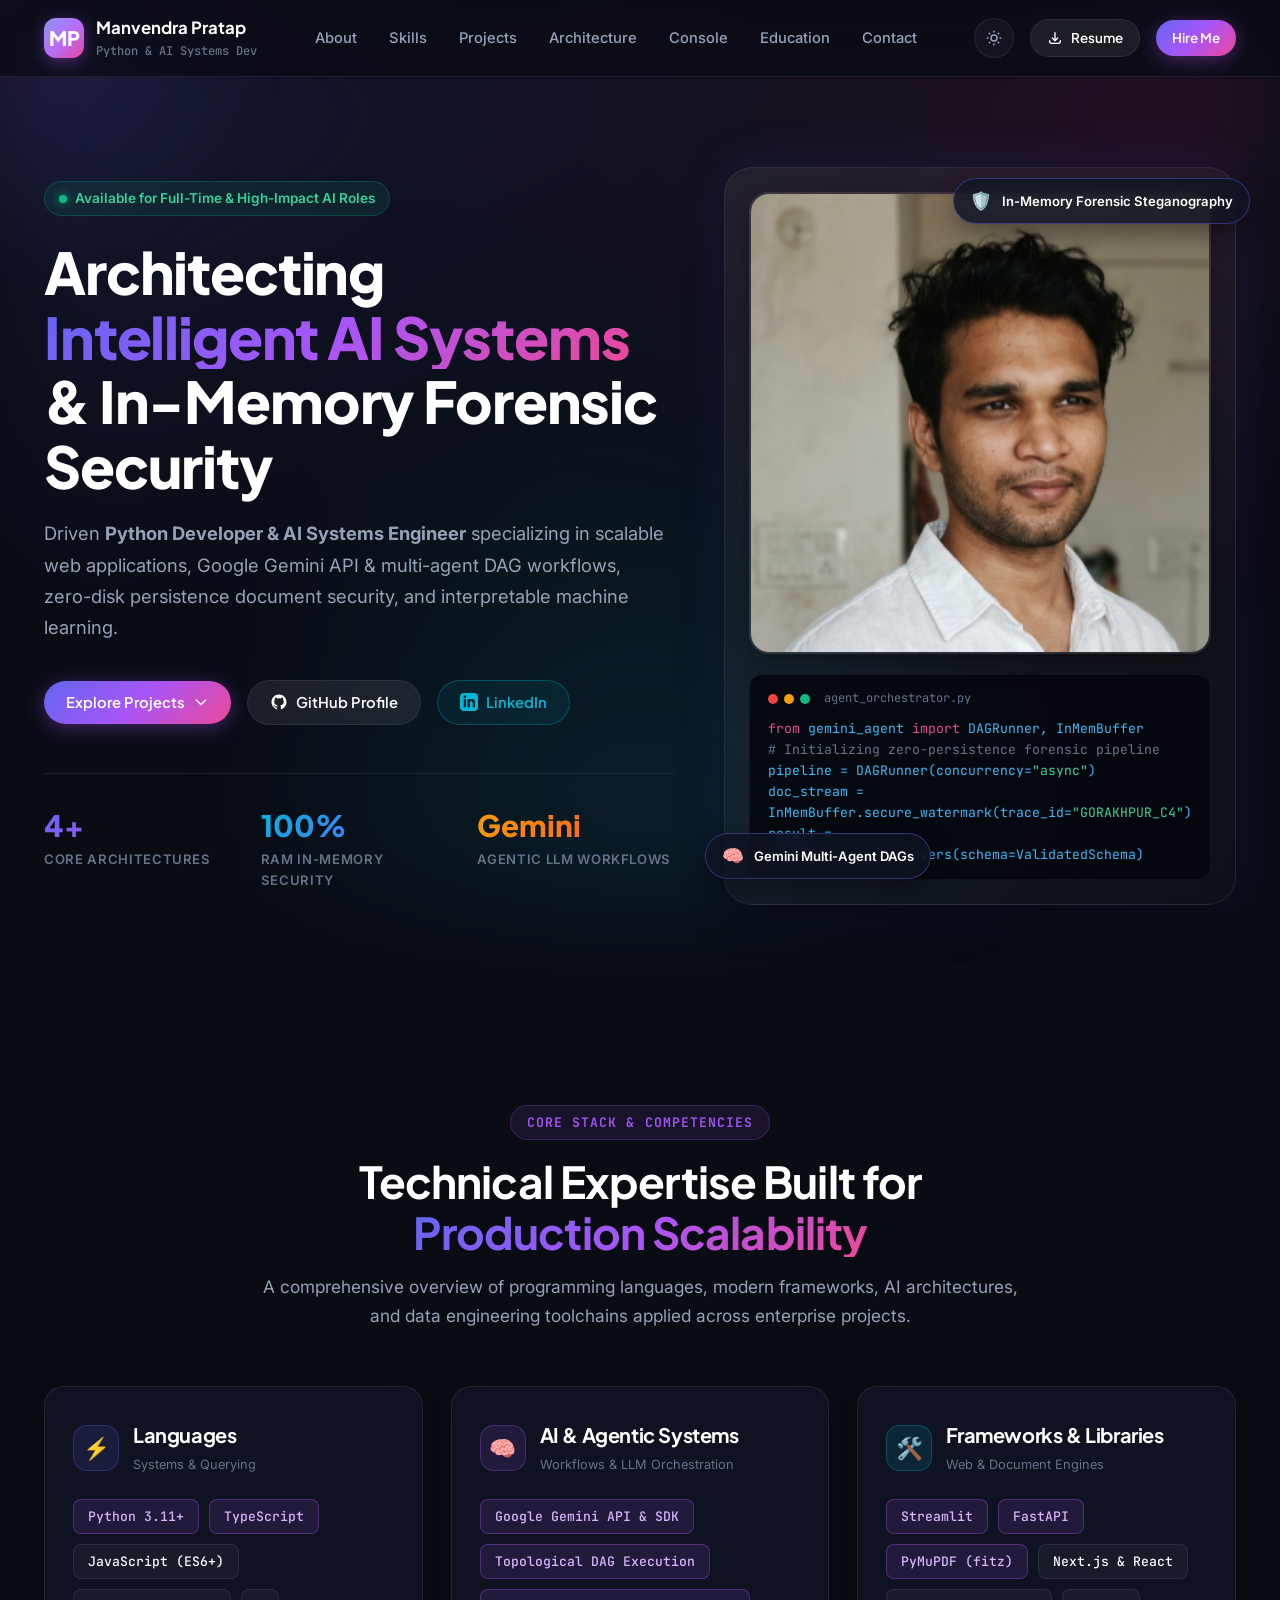
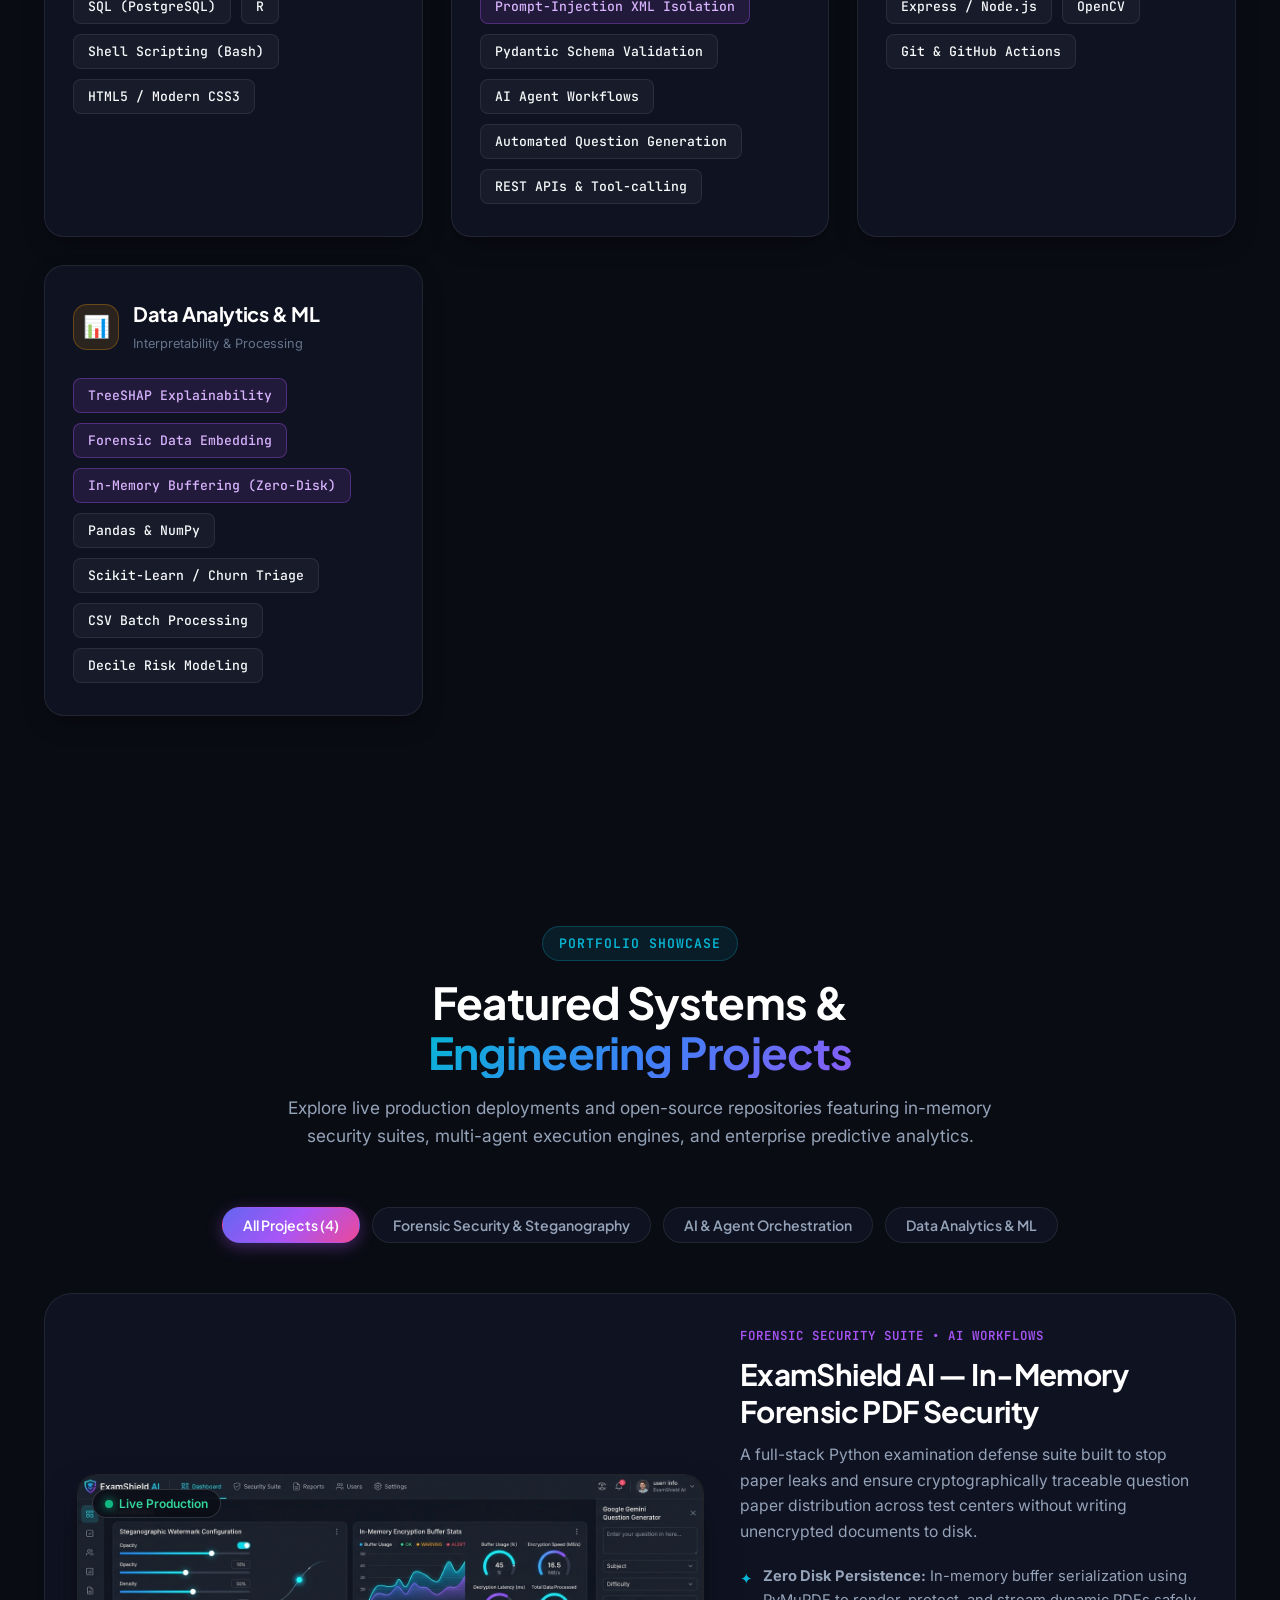
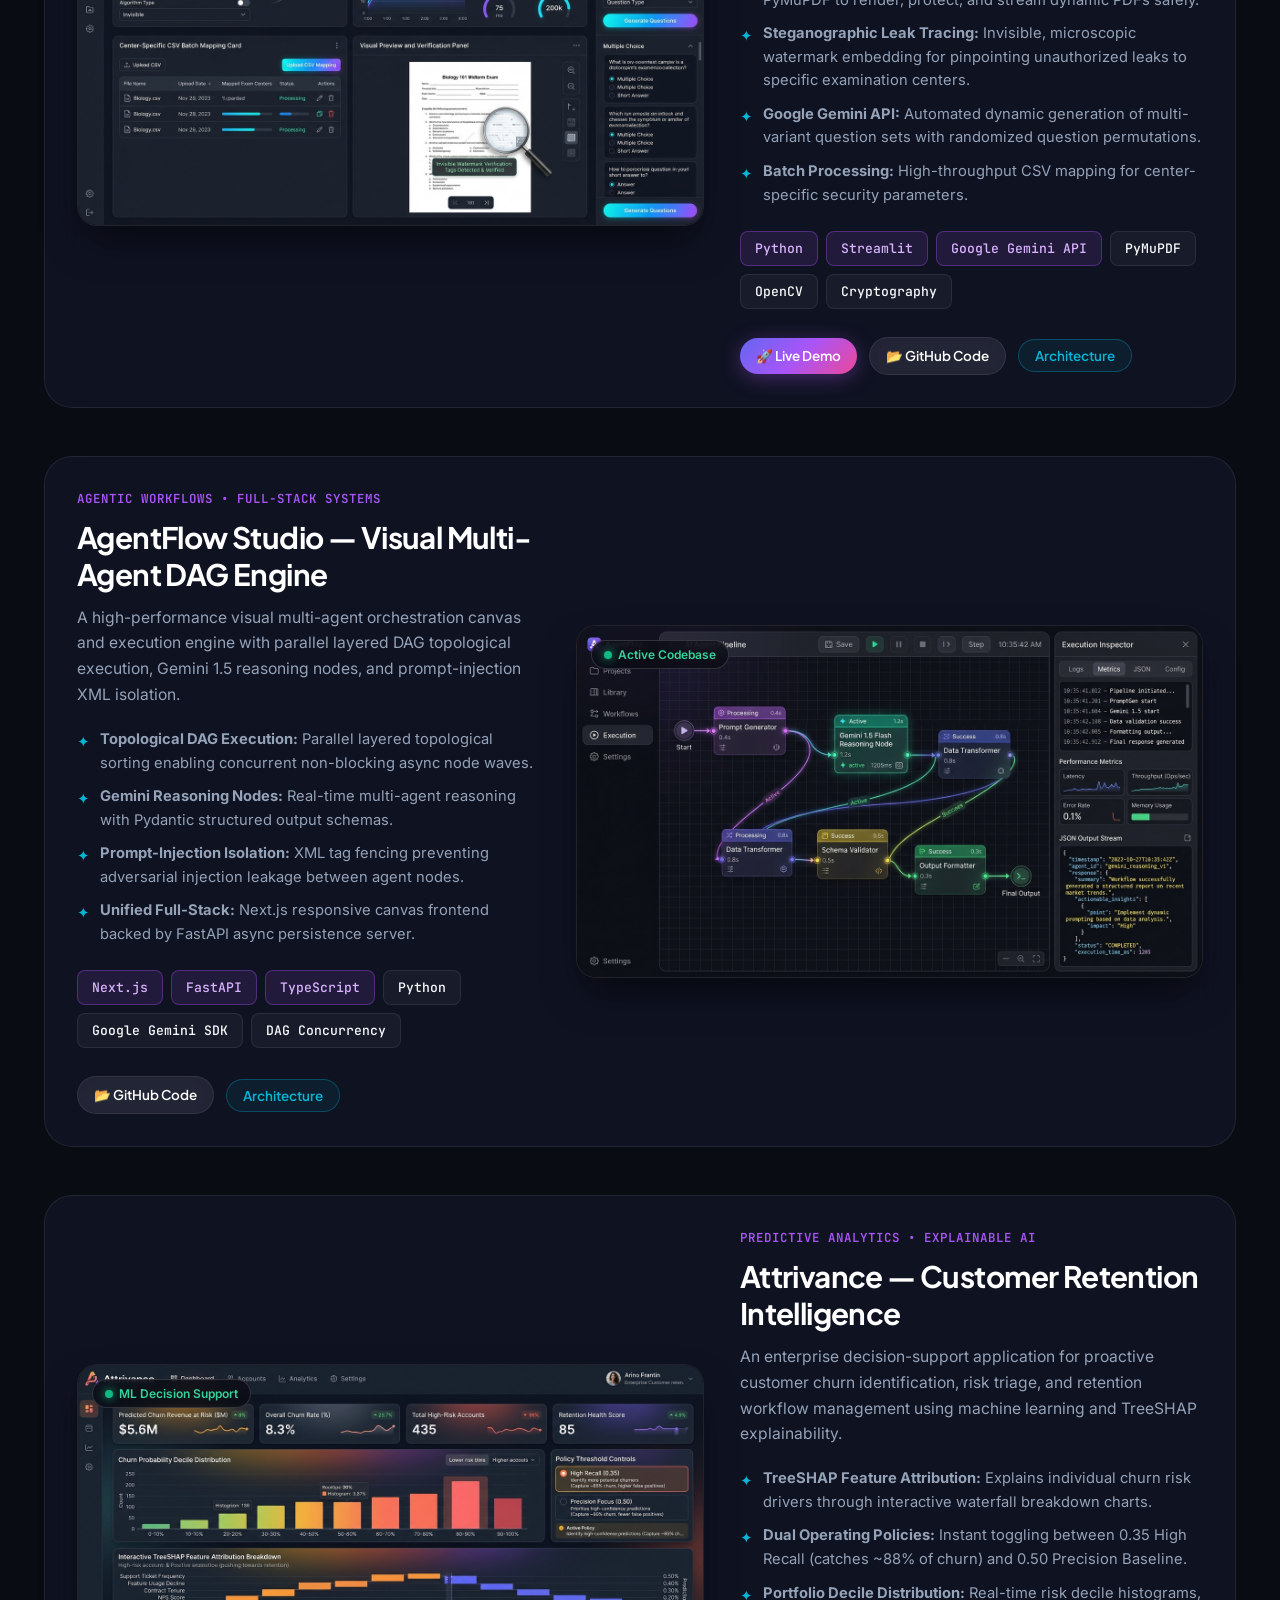
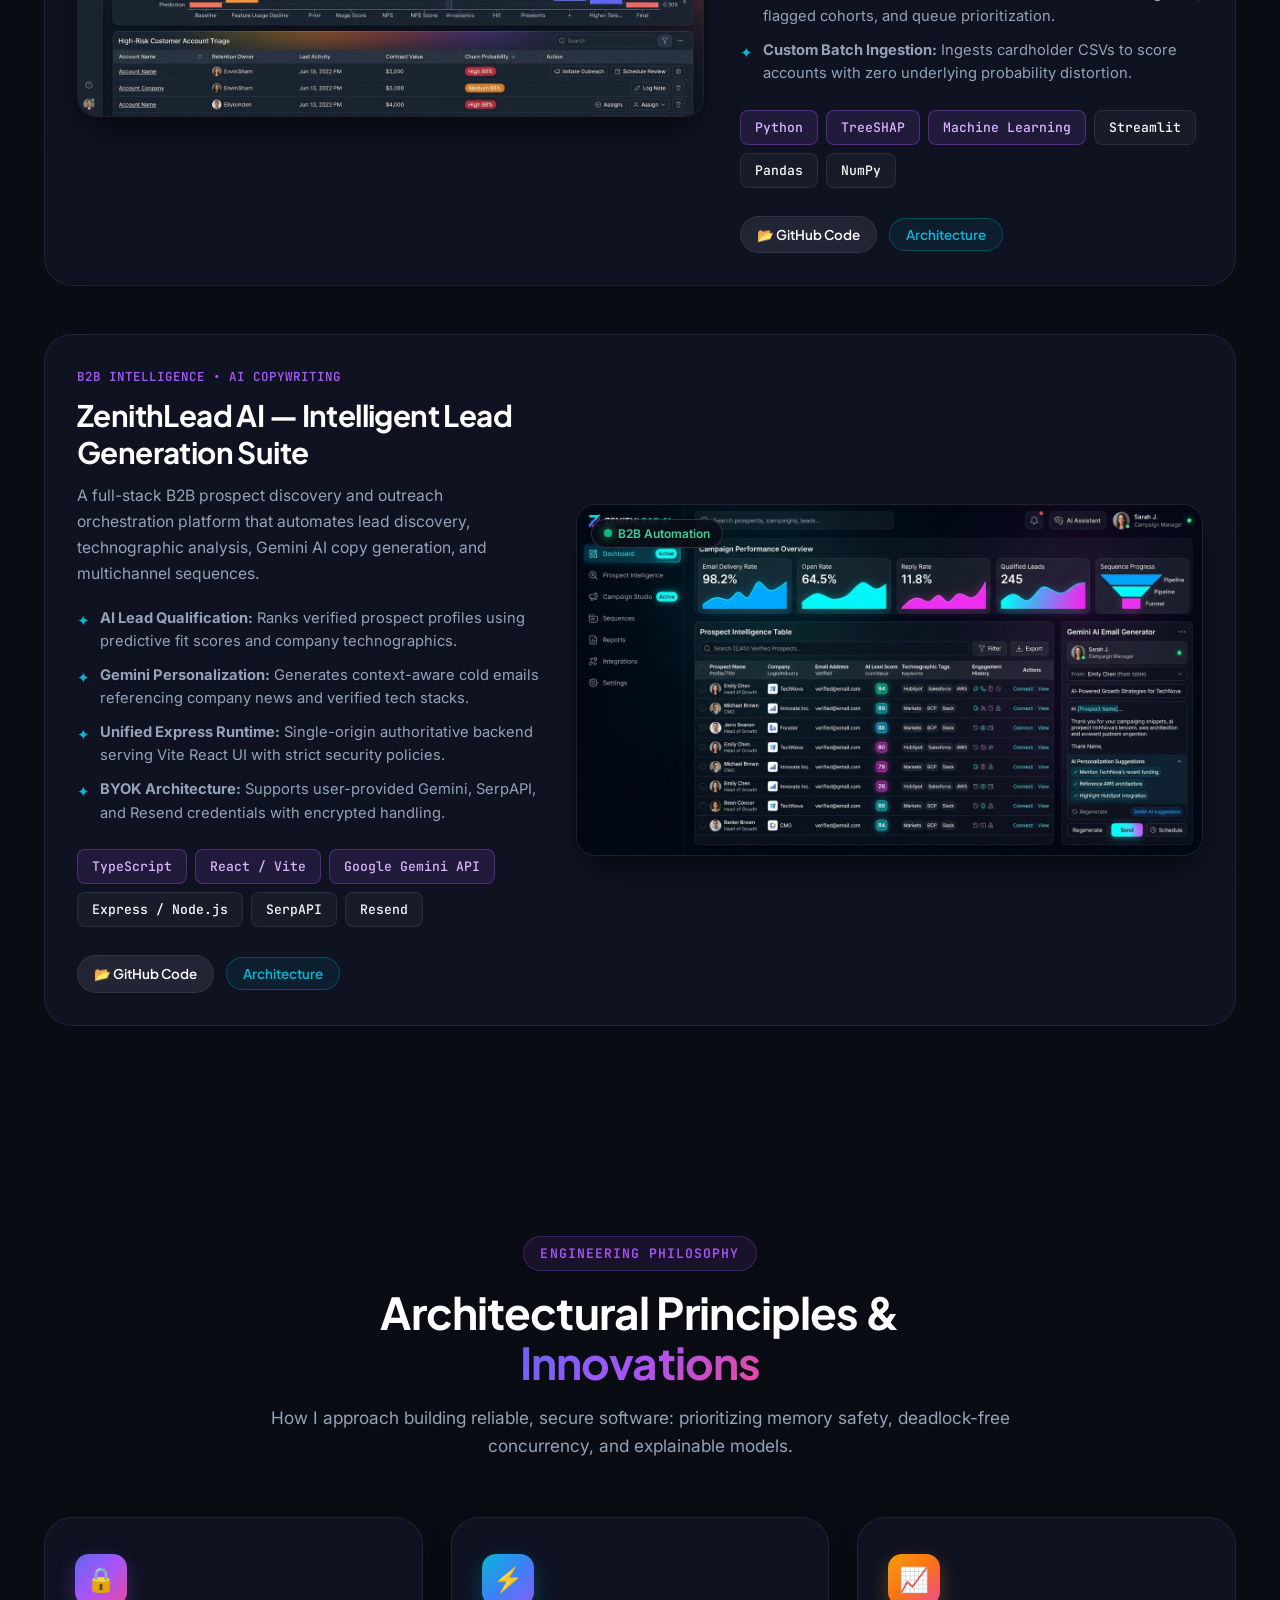
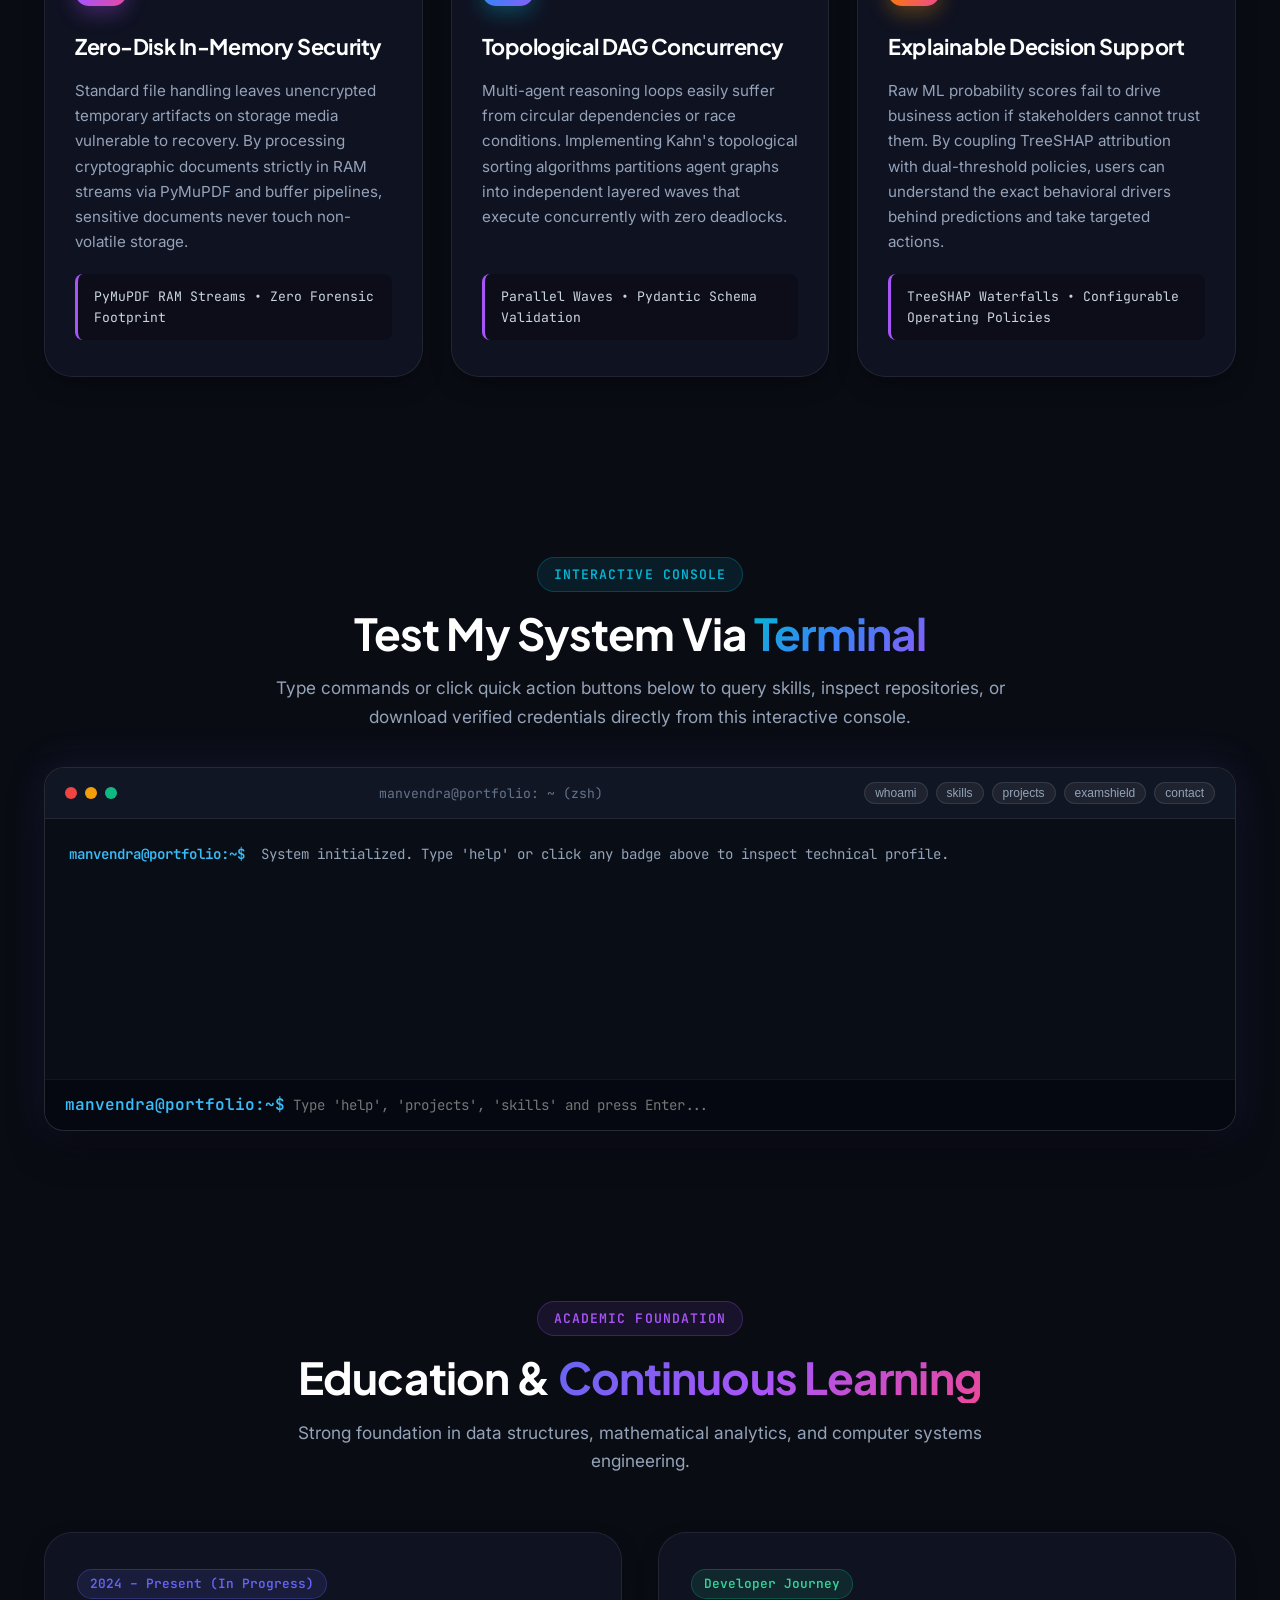
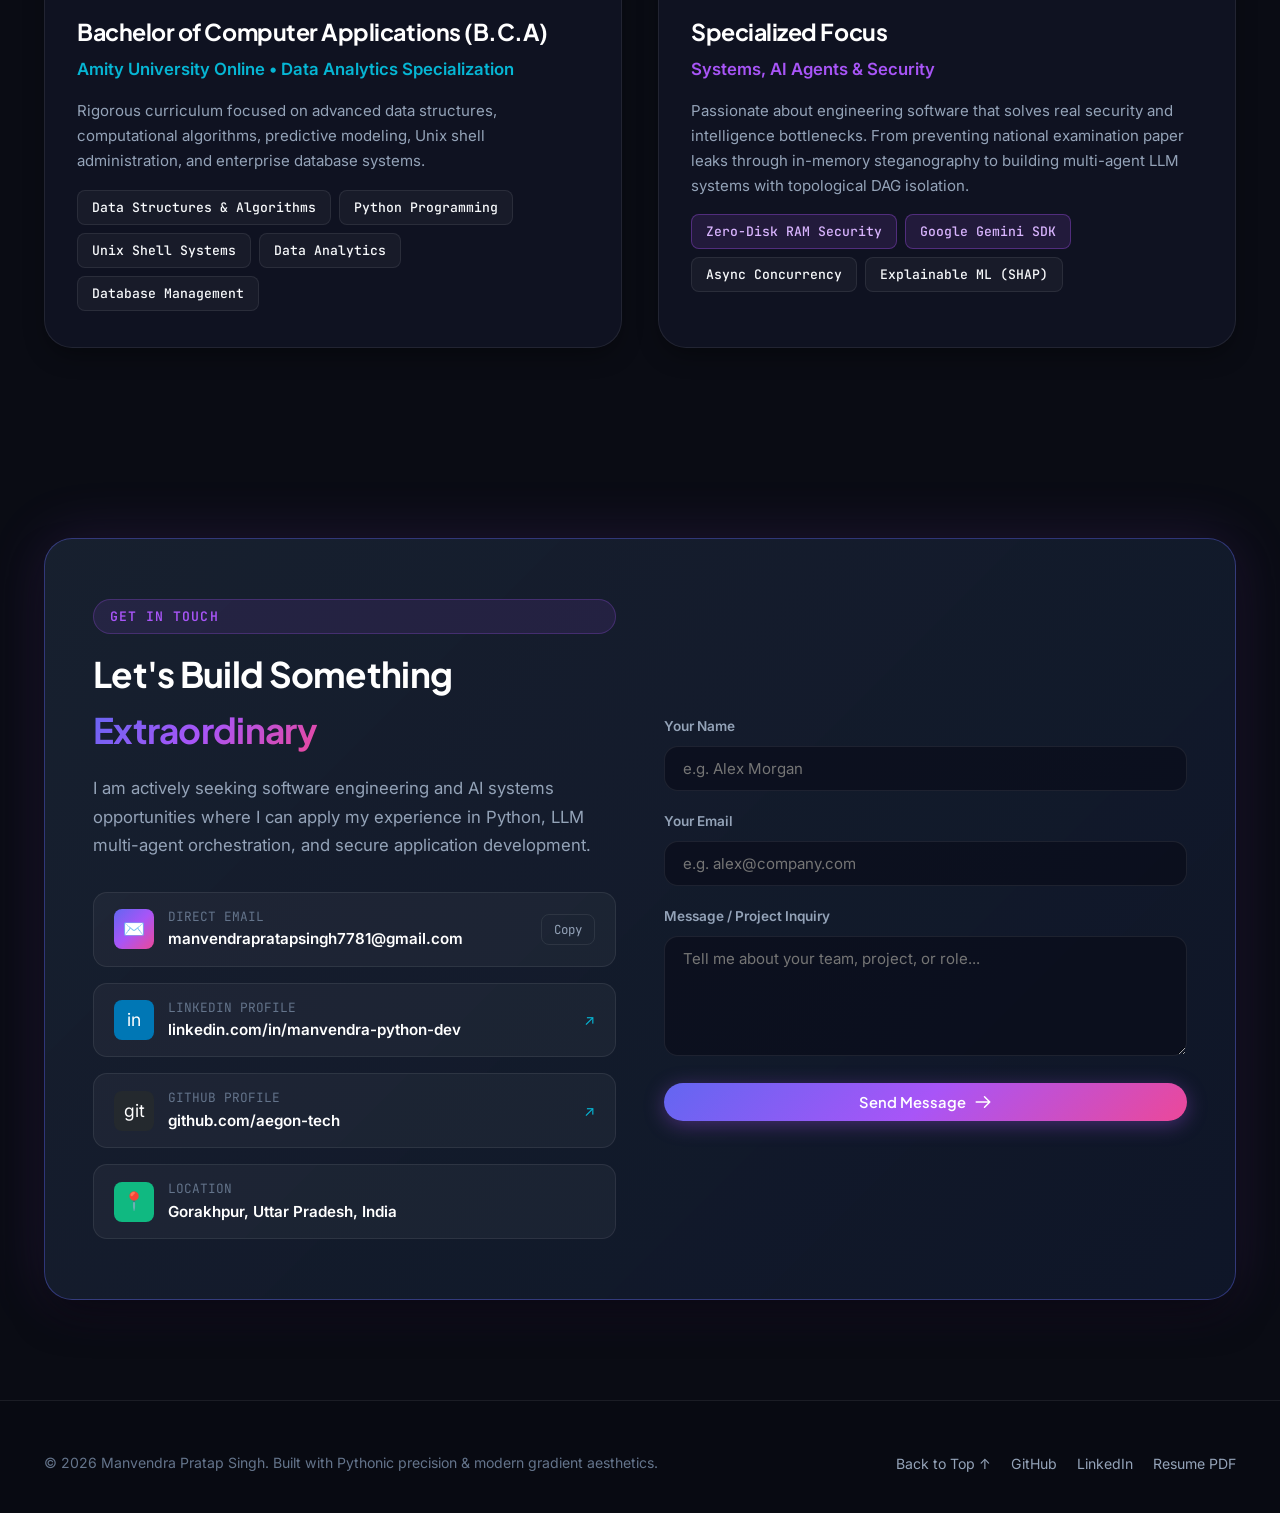
==== index.html @ 38ce91a7 "Initial commit: Gradient portfolio website with visual screenshots, real photo, and interactive term" ====
<!DOCTYPE html>
<html lang="en" data-theme="dark">
<head>
  <meta charset="UTF-8">
  <meta name="viewport" content="width=device-width, initial-scale=1.0">
  <title>Manvendra Pratap Singh | Python Developer & AI Systems Engineer</title>
  
  <!-- SEO Meta Tags -->
  <meta name="description" content="Portfolio of Manvendra Pratap Singh — Driven Python Developer specializing in scalable web applications, Google Gemini API & multi-agent DAG workflows, in-memory forensic document security, and predictive data analytics.">
  <meta name="keywords" content="Manvendra Pratap Singh, Python Developer, AI Engineer, Gemini API, Multi-Agent, Streamlit, PyMuPDF, ExamShield AI, AgentFlow Studio, Attrivance, ZenithLead AI, BCA Data Analytics">
  <meta name="author" content="Manvendra Pratap Singh">

  <!-- Open Graph -->
  <meta property="og:title" content="Manvendra Pratap Singh | Python Developer & AI Systems Engineer">
  <meta property="og:description" content="Explore enterprise projects including ExamShield AI, AgentFlow Studio, Attrivance, and ZenithLead AI.">
  <meta property="og:type" content="website">
  <meta property="og:url" content="https://github.com/aegon-tech">
  <meta property="og:image" content="assets/images/manvendra_profile.png">

  <!-- Favicon -->
  <link rel="icon" href="data:image/svg+xml,<svg xmlns=%22http://www.w3.org/2000/svg%22 viewBox=%220 0 100 100%22><text y=%22.9em%22 font-size=%2290%22>⚡</text></svg>">

  <!-- Stylesheet -->
  <link rel="stylesheet" href="css/style.css">
</head>
<body>

  <!-- Dynamic Ambient Glow & Mouse Spotlight -->
  <div class="ambient-mesh" aria-hidden="true"></div>
  <div class="spotlight" aria-hidden="true"></div>

  <!-- ========================================================================
       NAVIGATION HEADER
       ======================================================================== -->
  <header class="site-header" id="navbar">
    <div class="container nav-container">
      <a href="#hero" class="logo-wrapper" aria-label="Manvendra Pratap Singh Portfolio Home">
        <div class="logo-icon">MP</div>
        <div class="logo-text-group">
          <span class="logo-name">Manvendra Pratap</span>
          <span class="logo-role">Python & AI Systems Dev</span>
        </div>
      </a>

      <nav aria-label="Main Navigation">
        <ul class="nav-links">
          <li><a href="#about" class="nav-link">About</a></li>
          <li><a href="#skills" class="nav-link">Skills</a></li>
          <li><a href="#projects" class="nav-link">Projects</a></li>
          <li><a href="#architecture" class="nav-link">Architecture</a></li>
          <li><a href="#terminal" class="nav-link">Console</a></li>
          <li><a href="#education" class="nav-link">Education</a></li>
          <li><a href="#contact" class="nav-link">Contact</a></li>
        </ul>
      </nav>

      <div class="nav-actions">
        <button class="theme-toggle-btn" id="themeToggle" aria-label="Toggle Color Theme" title="Toggle Theme">
          <svg width="18" height="18" fill="none" stroke="currentColor" viewBox="0 0 24 24"><path stroke-linecap="round" stroke-linejoin="round" stroke-width="2" d="M12 3v1m0 16v1m9-9h-1M4 12H3m15.364 6.364l-.707-.707M6.343 6.343l-.707-.707m12.728 0l-.707.707M6.343 17.657l-.707.707M16 12a4 4 0 11-8 0 4 4 0 018 0z"></path></svg>
        </button>

        <a href="assets/Manvendra_Pratap_Singh_Resume.pdf" download="Manvendra_Pratap_Singh_Resume.pdf" class="btn btn-secondary btn-sm" id="navResumeBtn">
          <svg width="16" height="16" fill="none" stroke="currentColor" viewBox="0 0 24 24"><path stroke-linecap="round" stroke-linejoin="round" stroke-width="2" d="M4 16v1a3 3 0 003 3h10a3 3 0 003-3v-1m-4-4l-4 4m0 0l-4-4m4 4V4"></path></svg>
          <span>Resume</span>
        </a>

        <a href="#contact" class="btn btn-primary btn-sm">Hire Me</a>

        <button class="mobile-menu-btn" aria-label="Open Mobile Menu" aria-expanded="false">
          <svg width="24" height="24" fill="none" stroke="currentColor" viewBox="0 0 24 24"><path stroke-linecap="round" stroke-linejoin="round" stroke-width="2" d="M4 6h16M4 12h16m-7 6h7"></path></svg>
        </button>
      </div>
    </div>
  </header>

  <main>
    <!-- ========================================================================
         HERO SECTION
         ======================================================================== -->
    <section class="hero-section" id="hero">
      <div class="container hero-grid">
        <div class="hero-content-col">
          <div class="hero-badge-available">
            <span class="status-dot"></span>
            <span>Available for Full-Time & High-Impact AI Roles</span>
          </div>

          <h1 class="hero-title">
            Architecting <span class="text-gradient">Intelligent AI Systems</span> & In-Memory Forensic Security
          </h1>

          <p class="hero-subtitle">
            Driven <strong>Python Developer & AI Systems Engineer</strong> specializing in scalable web applications, Google Gemini API & multi-agent DAG workflows, zero-disk persistence document security, and interpretable machine learning.
          </p>

          <div class="hero-cta-group">
            <a href="#projects" class="btn btn-primary">
              <span>Explore Projects</span>
              <svg width="16" height="16" fill="none" stroke="currentColor" viewBox="0 0 24 24"><path stroke-linecap="round" stroke-linejoin="round" stroke-width="2" d="M19 9l-7 7-7-7"></path></svg>
            </a>
            <a href="https://github.com/aegon-tech" target="_blank" rel="noopener noreferrer" class="btn btn-secondary">
              <svg width="18" height="18" fill="currentColor" viewBox="0 0 24 24"><path fill-rule="evenodd" clip-rule="evenodd" d="M12 2C6.477 2 2 6.484 2 12.017c0 4.425 2.865 8.18 6.839 9.504.5.092.682-.217.682-.483 0-.237-.008-.868-.013-1.703-2.782.605-3.369-1.343-3.369-1.343-.454-1.158-1.11-1.466-1.11-1.466-.908-.62.069-.608.069-.608 1.003.07 1.53 1.032 1.53 1.032.892 1.53 2.341 1.088 2.91.832.092-.647.35-1.088.636-1.338-2.22-.253-4.555-1.113-4.555-4.951 0-1.093.39-1.988 1.029-2.688-.103-.253-.446-1.272.098-2.65 0 0 .84-.27 2.75 1.026A9.564 9.564 0 0112 6.844c.85.004 1.705.115 2.504.337 1.909-1.296 2.747-1.027 2.747-1.027.546 1.379.202 2.398.1 2.651.64.7 1.028 1.595 1.028 2.688 0 3.848-2.339 4.695-4.566 4.943.359.309.678.92.678 1.855 0 1.338-.012 2.419-.012 2.747 0 .268.18.58.688.482A10.019 10.019 0 0022 12.017C22 6.484 17.522 2 12 2z"></path></svg>
              <span>GitHub Profile</span>
            </a>
            <a href="https://linkedin.com/in/manvendra-python-dev" target="_blank" rel="noopener noreferrer" class="btn btn-outline-cyan">
              <svg width="18" height="18" fill="currentColor" viewBox="0 0 24 24"><path d="M19 0h-14c-2.761 0-5 2.239-5 5v14c0 2.761 2.239 5 5 5h14c2.762 0 5-2.239 5-5v-14c0-2.761-2.238-5-5-5zm-11 19h-3v-11h3v11zm-1.5-12.268c-.966 0-1.75-.79-1.75-1.764s.784-1.764 1.75-1.764 1.75.79 1.75 1.764-.783 1.764-1.75 1.764zm13.5 12.268h-3v-5.604c0-3.368-4-3.113-4 0v5.604h-3v-11h3v1.765c1.396-2.586 7-2.777 7 2.476v6.759z"/></svg>
              <span>LinkedIn</span>
            </a>
          </div>

          <!-- Quick Stats Row -->
          <div class="hero-stats-row">
            <div class="hero-stat-card">
              <span class="stat-num text-gradient">4+</span>
              <span class="stat-label">Core Architectures</span>
            </div>
            <div class="hero-stat-card">
              <span class="stat-num text-gradient-cyan">100%</span>
              <span class="stat-label">RAM In-Memory Security</span>
            </div>
            <div class="hero-stat-card">
              <span class="stat-num text-gradient-sunset">Gemini</span>
              <span class="stat-label">Agentic LLM Workflows</span>
            </div>
          </div>
        </div>

        <!-- Hero Right Column: Profile Avatar & Live Console Preview -->
        <div class="hero-visual-card">
          <div class="profile-hero-frame">
            <!-- Floating Highlights -->
            <div class="floating-badge badge-top-right">
              <span style="font-size: 1.1rem;">🛡️</span>
              <span>In-Memory Forensic Steganography</span>
            </div>
            <div class="floating-badge badge-bottom-left">
              <span style="font-size: 1.1rem;">🧠</span>
              <span>Gemini Multi-Agent DAGs</span>
            </div>

            <div class="profile-avatar-wrap">
              <img src="assets/images/manvendra_profile.png" alt="Manvendra Pratap Singh" class="profile-avatar-img">
            </div>

            <!-- Mini Live Console Widget -->
            <div class="hero-console-snippet">
              <div class="console-topbar">
                <span class="console-dot red"></span>
                <span class="console-dot yellow"></span>
                <span class="console-dot green"></span>
                <span class="console-title">agent_orchestrator.py</span>
              </div>
              <div class="console-code">
                <span class="hl-keyword">from</span> gemini_agent <span class="hl-keyword">import</span> DAGRunner, InMemBuffer<br>
                <span class="hl-comment"># Initializing zero-persistence forensic pipeline</span><br>
                pipeline = DAGRunner(concurrency=<span class="hl-str">"async"</span>)<br>
                doc_stream = InMemBuffer.secure_watermark(trace_id=<span class="hl-str">"GORAKHPUR_C4"</span>)<br>
                result = pipeline.execute_layers(schema=ValidatedSchema)
              </div>
            </div>
          </div>
        </div>
      </div>
    </section>

    <!-- ========================================================================
         TECHNICAL SKILLS MATRIX SECTION
         ======================================================================== -->
    <section class="skills-section" id="skills">
      <div class="container">
        <div class="section-header">
          <span class="section-pill">Core Stack & Competencies</span>
          <h2 class="section-title">Technical Expertise Built for <span class="text-gradient">Production Scalability</span></h2>
          <p class="section-desc">
            A comprehensive overview of programming languages, modern frameworks, AI architectures, and data engineering toolchains applied across enterprise projects.
          </p>
        </div>

        <div class="skills-grid">
          <!-- Card 1: Core Languages -->
          <div class="glass-panel skill-category-card">
            <div class="skill-card-header">
              <div class="skill-icon-bubble">⚡</div>
              <div>
                <h3 class="skill-cat-title">Languages</h3>
                <span style="font-size: 0.8rem; color: var(--text-muted);">Systems & Querying</span>
              </div>
            </div>
            <div class="skill-badge-cloud">
              <span class="tech-tag featured">Python 3.11+</span>
              <span class="tech-tag featured">TypeScript</span>
              <span class="tech-tag">JavaScript (ES6+)</span>
              <span class="tech-tag">SQL (PostgreSQL)</span>
              <span class="tech-tag">R</span>
              <span class="tech-tag">Shell Scripting (Bash)</span>
              <span class="tech-tag">HTML5 / Modern CSS3</span>
            </div>
          </div>

          <!-- Card 2: AI & LLM Engineering -->
          <div class="glass-panel skill-category-card">
            <div class="skill-card-header">
              <div class="skill-icon-bubble purple">🧠</div>
              <div>
                <h3 class="skill-cat-title">AI & Agentic Systems</h3>
                <span style="font-size: 0.8rem; color: var(--text-muted);">Workflows & LLM Orchestration</span>
              </div>
            </div>
            <div class="skill-badge-cloud">
              <span class="tech-tag featured">Google Gemini API & SDK</span>
              <span class="tech-tag featured">Topological DAG Execution</span>
              <span class="tech-tag featured">Prompt-Injection XML Isolation</span>
              <span class="tech-tag">Pydantic Schema Validation</span>
              <span class="tech-tag">AI Agent Workflows</span>
              <span class="tech-tag">Automated Question Generation</span>
              <span class="tech-tag">REST APIs & Tool-calling</span>
            </div>
          </div>

          <!-- Card 3: Frameworks & Engineering -->
          <div class="glass-panel skill-category-card">
            <div class="skill-card-header">
              <div class="skill-icon-bubble cyan">🛠️</div>
              <div>
                <h3 class="skill-cat-title">Frameworks & Libraries</h3>
                <span style="font-size: 0.8rem; color: var(--text-muted);">Web & Document Engines</span>
              </div>
            </div>
            <div class="skill-badge-cloud">
              <span class="tech-tag featured">Streamlit</span>
              <span class="tech-tag featured">FastAPI</span>
              <span class="tech-tag featured">PyMuPDF (fitz)</span>
              <span class="tech-tag">Next.js & React</span>
              <span class="tech-tag">Express / Node.js</span>
              <span class="tech-tag">OpenCV</span>
              <span class="tech-tag">Git & GitHub Actions</span>
            </div>
          </div>

          <!-- Card 4: Data Analytics & Forensics -->
          <div class="glass-panel skill-category-card">
            <div class="skill-card-header">
              <div class="skill-icon-bubble amber">📊</div>
              <div>
                <h3 class="skill-cat-title">Data Analytics & ML</h3>
                <span style="font-size: 0.8rem; color: var(--text-muted);">Interpretability & Processing</span>
              </div>
            </div>
            <div class="skill-badge-cloud">
              <span class="tech-tag featured">TreeSHAP Explainability</span>
              <span class="tech-tag featured">Forensic Data Embedding</span>
              <span class="tech-tag featured">In-Memory Buffering (Zero-Disk)</span>
              <span class="tech-tag">Pandas & NumPy</span>
              <span class="tech-tag">Scikit-Learn / Churn Triage</span>
              <span class="tech-tag">CSV Batch Processing</span>
              <span class="tech-tag">Decile Risk Modeling</span>
            </div>
          </div>
        </div>
      </div>
    </section>

    <!-- ========================================================================
         FEATURED PROJECTS SHOWCASE (WITH VISUAL SCREENSHOTS & DEEP DIVES)
         ======================================================================== -->
    <section class="projects-section" id="projects">
      <div class="container">
        <div class="section-header">
          <span class="section-pill cyan">Portfolio Showcase</span>
          <h2 class="section-title">Featured Systems & <span class="text-gradient-cyan">Engineering Projects</span></h2>
          <p class="section-desc">
            Explore live production deployments and open-source repositories featuring in-memory security suites, multi-agent execution engines, and enterprise predictive analytics.
          </p>
        </div>

        <!-- Filter Controls -->
        <div class="project-filters">
          <button class="filter-btn active" data-filter="all">All Projects (4)</button>
          <button class="filter-btn" data-filter="security">Forensic Security & Steganography</button>
          <button class="filter-btn" data-filter="ai">AI & Agent Orchestration</button>
          <button class="filter-btn" data-filter="analytics">Data Analytics & ML</button>
        </div>

        <div class="projects-grid">
          <!-- PROJECT 1: ExamShield AI -->
          <article class="project-card" data-category="security ai">
            <div class="project-media-col">
              <div class="project-screenshot-wrap" data-open-project="examshield" title="Click to view full architecture">
                <img src="assets/images/examshield_preview.jpg" alt="ExamShield AI Dashboard Preview" class="project-screenshot-img" loading="lazy">
                <span class="project-live-indicator">
                  <span class="status-dot"></span> Live Production
                </span>
                <div class="screenshot-overlay">
                  <span class="overlay-click-hint">🔍 Click for Architectural Deep-Dive</span>
                </div>
              </div>
            </div>

            <div class="project-content-col">
              <span class="project-category-tag">Forensic Security Suite • AI Workflows</span>
              <h3 class="project-title">ExamShield AI — In-Memory Forensic PDF Security</h3>
              <p class="project-summary">
                A full-stack Python examination defense suite built to stop paper leaks and ensure cryptographically traceable question paper distribution across test centers without writing unencrypted documents to disk.
              </p>

              <ul class="project-bullet-list">
                <li class="project-bullet-item">
                  <span class="bullet-icon">✦</span>
                  <span><strong>Zero Disk Persistence:</strong> In-memory buffer serialization using PyMuPDF to render, protect, and stream dynamic PDFs safely.</span>
                </li>
                <li class="project-bullet-item">
                  <span class="bullet-icon">✦</span>
                  <span><strong>Steganographic Leak Tracing:</strong> Invisible, microscopic watermark embedding for pinpointing unauthorized leaks to specific examination centers.</span>
                </li>
                <li class="project-bullet-item">
                  <span class="bullet-icon">✦</span>
                  <span><strong>Google Gemini API:</strong> Automated dynamic generation of multi-variant question sets with randomized question permutations.</span>
                </li>
                <li class="project-bullet-item">
                  <span class="bullet-icon">✦</span>
                  <span><strong>Batch Processing:</strong> High-throughput CSV mapping for center-specific security parameters.</span>
                </li>
              </ul>

              <div class="project-tech-stack">
                <span class="tech-tag featured">Python</span>
                <span class="tech-tag featured">Streamlit</span>
                <span class="tech-tag featured">Google Gemini API</span>
                <span class="tech-tag">PyMuPDF</span>
                <span class="tech-tag">OpenCV</span>
                <span class="tech-tag">Cryptography</span>
              </div>

              <div class="project-cta-group">
                <a href="https://examshield-ai.streamlit.app" target="_blank" rel="noopener noreferrer" class="btn btn-primary btn-sm">
                  <span>🚀 Live Demo</span>
                </a>
                <a href="https://github.com/aegon-tech/ExamShield-AI" target="_blank" rel="noopener noreferrer" class="btn btn-secondary btn-sm">
                  <span>📂 GitHub Code</span>
                </a>
                <button class="btn btn-outline-cyan btn-sm" data-open-project="examshield">
                  <span>Architecture</span>
                </button>
              </div>
            </div>
          </article>

          <!-- PROJECT 2: AgentFlow Studio -->
          <article class="project-card reverse" data-category="ai">
            <div class="project-media-col">
              <div class="project-screenshot-wrap" data-open-project="agentflow" title="Click to view full architecture">
                <img src="assets/images/agentflow_preview.jpg" alt="AgentFlow Studio Dashboard Preview" class="project-screenshot-img" loading="lazy">
                <span class="project-live-indicator">
                  <span class="status-dot"></span> Active Codebase
                </span>
                <div class="screenshot-overlay">
                  <span class="overlay-click-hint">🔍 Click for Architectural Deep-Dive</span>
                </div>
              </div>
            </div>

            <div class="project-content-col">
              <span class="project-category-tag">Agentic Workflows • Full-Stack Systems</span>
              <h3 class="project-title">AgentFlow Studio — Visual Multi-Agent DAG Engine</h3>
              <p class="project-summary">
                A high-performance visual multi-agent orchestration canvas and execution engine with parallel layered DAG topological execution, Gemini 1.5 reasoning nodes, and prompt-injection XML isolation.
              </p>

              <ul class="project-bullet-list">
                <li class="project-bullet-item">
                  <span class="bullet-icon">✦</span>
                  <span><strong>Topological DAG Execution:</strong> Parallel layered topological sorting enabling concurrent non-blocking async node waves.</span>
                </li>
                <li class="project-bullet-item">
                  <span class="bullet-icon">✦</span>
                  <span><strong>Gemini Reasoning Nodes:</strong> Real-time multi-agent reasoning with Pydantic structured output schemas.</span>
                </li>
                <li class="project-bullet-item">
                  <span class="bullet-icon">✦</span>
                  <span><strong>Prompt-Injection Isolation:</strong> XML tag fencing preventing adversarial injection leakage between agent nodes.</span>
                </li>
                <li class="project-bullet-item">
                  <span class="bullet-icon">✦</span>
                  <span><strong>Unified Full-Stack:</strong> Next.js responsive canvas frontend backed by FastAPI async persistence server.</span>
                </li>
              </ul>

              <div class="project-tech-stack">
                <span class="tech-tag featured">Next.js</span>
                <span class="tech-tag featured">FastAPI</span>
                <span class="tech-tag featured">TypeScript</span>
                <span class="tech-tag">Python</span>
                <span class="tech-tag">Google Gemini SDK</span>
                <span class="tech-tag">DAG Concurrency</span>
              </div>

              <div class="project-cta-group">
                <a href="https://github.com/aegon-tech/AgentFlow_Studio" target="_blank" rel="noopener noreferrer" class="btn btn-secondary btn-sm">
                  <span>📂 GitHub Code</span>
                </a>
                <button class="btn btn-outline-cyan btn-sm" data-open-project="agentflow">
                  <span>Architecture</span>
                </button>
              </div>
            </div>
          </article>

          <!-- PROJECT 3: Attrivance -->
          <article class="project-card" data-category="analytics">
            <div class="project-media-col">
              <div class="project-screenshot-wrap" data-open-project="attrivance" title="Click to view full architecture">
                <img src="assets/images/attrivance_preview.jpg" alt="Attrivance Customer Retention Intelligence Preview" class="project-screenshot-img" loading="lazy">
                <span class="project-live-indicator">
                  <span class="status-dot"></span> ML Decision Support
                </span>
                <div class="screenshot-overlay">
                  <span class="overlay-click-hint">🔍 Click for Architectural Deep-Dive</span>
                </div>
              </div>
            </div>

            <div class="project-content-col">
              <span class="project-category-tag">Predictive Analytics • Explainable AI</span>
              <h3 class="project-title">Attrivance — Customer Retention Intelligence</h3>
              <p class="project-summary">
                An enterprise decision-support application for proactive customer churn identification, risk triage, and retention workflow management using machine learning and TreeSHAP explainability.
              </p>

              <ul class="project-bullet-list">
                <li class="project-bullet-item">
                  <span class="bullet-icon">✦</span>
                  <span><strong>TreeSHAP Feature Attribution:</strong> Explains individual churn risk drivers through interactive waterfall breakdown charts.</span>
                </li>
                <li class="project-bullet-item">
                  <span class="bullet-icon">✦</span>
                  <span><strong>Dual Operating Policies:</strong> Instant toggling between 0.35 High Recall (catches ~88% of churn) and 0.50 Precision Baseline.</span>
                </li>
                <li class="project-bullet-item">
                  <span class="bullet-icon">✦</span>
                  <span><strong>Portfolio Decile Distribution:</strong> Real-time risk decile histograms, flagged cohorts, and queue prioritization.</span>
                </li>
                <li class="project-bullet-item">
                  <span class="bullet-icon">✦</span>
                  <span><strong>Custom Batch Ingestion:</strong> Ingests cardholder CSVs to score accounts with zero underlying probability distortion.</span>
                </li>
              </ul>

              <div class="project-tech-stack">
                <span class="tech-tag featured">Python</span>
                <span class="tech-tag featured">TreeSHAP</span>
                <span class="tech-tag featured">Machine Learning</span>
                <span class="tech-tag">Streamlit</span>
                <span class="tech-tag">Pandas</span>
                <span class="tech-tag">NumPy</span>
              </div>

              <div class="project-cta-group">
                <a href="https://github.com/aegon-tech/Attrivance" target="_blank" rel="noopener noreferrer" class="btn btn-secondary btn-sm">
                  <span>📂 GitHub Code</span>
                </a>
                <button class="btn btn-outline-cyan btn-sm" data-open-project="attrivance">
                  <span>Architecture</span>
                </button>
              </div>
            </div>
          </article>

          <!-- PROJECT 4: ZenithLead AI -->
          <article class="project-card reverse" data-category="ai">
            <div class="project-media-col">
              <div class="project-screenshot-wrap" data-open-project="zenithlead" title="Click to view full architecture">
                <img src="assets/images/zenithlead_preview.jpg" alt="ZenithLead AI Lead Intelligence Preview" class="project-screenshot-img" loading="lazy">
                <span class="project-live-indicator">
                  <span class="status-dot"></span> B2B Automation
                </span>
                <div class="screenshot-overlay">
                  <span class="overlay-click-hint">🔍 Click for Architectural Deep-Dive</span>
                </div>
              </div>
            </div>

            <div class="project-content-col">
              <span class="project-category-tag">B2B Intelligence • AI Copywriting</span>
              <h3 class="project-title">ZenithLead AI — Intelligent Lead Generation Suite</h3>
              <p class="project-summary">
                A full-stack B2B prospect discovery and outreach orchestration platform that automates lead discovery, technographic analysis, Gemini AI copy generation, and multichannel sequences.
              </p>

              <ul class="project-bullet-list">
                <li class="project-bullet-item">
                  <span class="bullet-icon">✦</span>
                  <span><strong>AI Lead Qualification:</strong> Ranks verified prospect profiles using predictive fit scores and company technographics.</span>
                </li>
                <li class="project-bullet-item">
                  <span class="bullet-icon">✦</span>
                  <span><strong>Gemini Personalization:</strong> Generates context-aware cold emails referencing company news and verified tech stacks.</span>
                </li>
                <li class="project-bullet-item">
                  <span class="bullet-icon">✦</span>
                  <span><strong>Unified Express Runtime:</strong> Single-origin authoritative backend serving Vite React UI with strict security policies.</span>
                </li>
                <li class="project-bullet-item">
                  <span class="bullet-icon">✦</span>
                  <span><strong>BYOK Architecture:</strong> Supports user-provided Gemini, SerpAPI, and Resend credentials with encrypted handling.</span>
                </li>
              </ul>

              <div class="project-tech-stack">
                <span class="tech-tag featured">TypeScript</span>
                <span class="tech-tag featured">React / Vite</span>
                <span class="tech-tag featured">Google Gemini API</span>
                <span class="tech-tag">Express / Node.js</span>
                <span class="tech-tag">SerpAPI</span>
                <span class="tech-tag">Resend</span>
              </div>

              <div class="project-cta-group">
                <a href="https://github.com/aegon-tech/Zenithlead-AI" target="_blank" rel="noopener noreferrer" class="btn btn-secondary btn-sm">
                  <span>📂 GitHub Code</span>
                </a>
                <button class="btn btn-outline-cyan btn-sm" data-open-project="zenithlead">
                  <span>Architecture</span>
                </button>
              </div>
            </div>
          </article>
        </div>
      </div>
    </section>

    <!-- ========================================================================
         SYSTEM ARCHITECTURE & INNOVATIONS SECTION
         ======================================================================== -->
    <section class="architecture-section" id="architecture">
      <div class="container">
        <div class="section-header">
          <span class="section-pill">Engineering Philosophy</span>
          <h2 class="section-title">Architectural Principles & <span class="text-gradient">Innovations</span></h2>
          <p class="section-desc">
            How I approach building reliable, secure software: prioritizing memory safety, deadlock-free concurrency, and explainable models.
          </p>
        </div>

        <div class="arch-cards-grid">
          <!-- Pillar 1 -->
          <div class="glass-panel arch-card">
            <div class="arch-icon-top">🔒</div>
            <h3 class="arch-title">Zero-Disk In-Memory Security</h3>
            <p class="arch-desc">
              Standard file handling leaves unencrypted temporary artifacts on storage media vulnerable to recovery. By processing cryptographic documents strictly in RAM streams via PyMuPDF and buffer pipelines, sensitive documents never touch non-volatile storage.
            </p>
            <div class="arch-metric-box">
              PyMuPDF RAM Streams • Zero Forensic Footprint
            </div>
          </div>

          <!-- Pillar 2 -->
          <div class="glass-panel arch-card">
            <div class="arch-icon-top cyan">⚡</div>
            <h3 class="arch-title">Topological DAG Concurrency</h3>
            <p class="arch-desc">
              Multi-agent reasoning loops easily suffer from circular dependencies or race conditions. Implementing Kahn's topological sorting algorithms partitions agent graphs into independent layered waves that execute concurrently with zero deadlocks.
            </p>
            <div class="arch-metric-box">
              Parallel Waves • Pydantic Schema Validation
            </div>
          </div>

          <!-- Pillar 3 -->
          <div class="glass-panel arch-card">
            <div class="arch-icon-top amber">📈</div>
            <h3 class="arch-title">Explainable Decision Support</h3>
            <p class="arch-desc">
              Raw ML probability scores fail to drive business action if stakeholders cannot trust them. By coupling TreeSHAP attribution with dual-threshold policies, users can understand the exact behavioral drivers behind predictions and take targeted actions.
            </p>
            <div class="arch-metric-box">
              TreeSHAP Waterfalls • Configurable Operating Policies
            </div>
          </div>
        </div>
      </div>
    </section>

    <!-- ========================================================================
         INTERACTIVE LIVE TERMINAL CONSOLE
         ======================================================================== -->
    <section class="terminal-section" id="terminal">
      <div class="container">
        <div class="section-header" style="margin-bottom: 36px;">
          <span class="section-pill cyan">Interactive Console</span>
          <h2 class="section-title">Test My System Via <span class="text-gradient-cyan">Terminal</span></h2>
          <p class="section-desc">
            Type commands or click quick action buttons below to query skills, inspect repositories, or download verified credentials directly from this interactive console.
          </p>
        </div>

        <div class="terminal-window">
          <div class="terminal-header">
            <div class="terminal-buttons">
              <span class="term-btn close"></span>
              <span class="term-btn min"></span>
              <span class="term-btn max"></span>
            </div>
            <span class="terminal-title">manvendra@portfolio: ~ (zsh)</span>
            <div class="terminal-quick-actions">
              <button class="term-action-pill" data-cmd="whoami">whoami</button>
              <button class="term-action-pill" data-cmd="skills">skills</button>
              <button class="term-action-pill" data-cmd="projects">projects</button>
              <button class="term-action-pill" data-cmd="examshield">examshield</button>
              <button class="term-action-pill" data-cmd="contact">contact</button>
            </div>
          </div>

          <div class="terminal-body">
            <div class="term-line">
              <span class="term-prompt">manvendra@portfolio:~$</span>
              <span class="term-output"> System initialized. Type 'help' or click any badge above to inspect technical profile.</span>
            </div>
          </div>

          <div class="term-input-row" style="padding: 12px 20px; background: rgba(5, 8, 16, 0.9); border-top: 1px solid rgba(255,255,255,0.06);">
            <span class="term-prompt">manvendra@portfolio:~$</span>
            <input type="text" id="termInput" class="term-input" placeholder="Type 'help', 'projects', 'skills' and press Enter..." autocomplete="off" spellcheck="false">
          </div>
        </div>
      </div>
    </section>

    <!-- ========================================================================
         EDUCATION & BACKGROUND SECTION
         ======================================================================== -->
    <section class="education-section" id="education">
      <div class="container">
        <div class="section-header">
          <span class="section-pill">Academic Foundation</span>
          <h2 class="section-title">Education & <span class="text-gradient">Continuous Learning</span></h2>
          <p class="section-desc">
            Strong foundation in data structures, mathematical analytics, and computer systems engineering.
          </p>
        </div>

        <div class="edu-grid">
          <div class="glass-panel edu-card">
            <span class="edu-badge-date">2024 – Present (In Progress)</span>
            <h3 class="edu-degree">Bachelor of Computer Applications (B.C.A)</h3>
            <div class="edu-institution">Amity University Online • Data Analytics Specialization</div>
            <p class="edu-details">
              Rigorous curriculum focused on advanced data structures, computational algorithms, predictive modeling, Unix shell administration, and enterprise database systems.
            </p>
            <div class="coursework-tags">
              <span class="tech-tag">Data Structures & Algorithms</span>
              <span class="tech-tag">Python Programming</span>
              <span class="tech-tag">Unix Shell Systems</span>
              <span class="tech-tag">Data Analytics</span>
              <span class="tech-tag">Database Management</span>
            </div>
          </div>

          <div class="glass-panel edu-card" id="about">
            <span class="edu-badge-date" style="background: rgba(16, 185, 129, 0.12); border-color: rgba(16, 185, 129, 0.3); color: #34d399;">Developer Journey</span>
            <h3 class="edu-degree">Specialized Focus</h3>
            <div class="edu-institution" style="color: var(--accent-purple);">Systems, AI Agents & Security</div>
            <p class="edu-details">
              Passionate about engineering software that solves real security and intelligence bottlenecks. From preventing national examination paper leaks through in-memory steganography to building multi-agent LLM systems with topological DAG isolation.
            </p>
            <div class="coursework-tags">
              <span class="tech-tag featured">Zero-Disk RAM Security</span>
              <span class="tech-tag featured">Google Gemini SDK</span>
              <span class="tech-tag">Async Concurrency</span>
              <span class="tech-tag">Explainable ML (SHAP)</span>
            </div>
          </div>
        </div>
      </div>
    </section>

    <!-- ========================================================================
         CONTACT & REACH OUT SECTION
         ======================================================================== -->
    <section class="contact-section" id="contact">
      <div class="container">
        <div class="contact-card-wrapper">
          <div class="contact-info-col">
            <span class="section-pill" style="margin-bottom: 12px;">Get In Touch</span>
            <h2 class="contact-heading">Let's Build Something <span class="text-gradient">Extraordinary</span></h2>
            <p class="contact-text">
              I am actively seeking software engineering and AI systems opportunities where I can apply my experience in Python, LLM multi-agent orchestration, and secure application development.
            </p>

            <div class="contact-links-list">
              <!-- Email Card with Copy button -->
              <div class="contact-pill-link">
                <div class="contact-icon-box">✉️</div>
                <div class="contact-link-details">
                  <span class="contact-link-title">Direct Email</span>
                  <a href="mailto:manvendrapratapsingh7781@gmail.com" class="contact-link-val" style="text-decoration: none; color: inherit;">manvendrapratapsingh7781@gmail.com</a>
                </div>
                <button class="copy-btn copy-email-btn" title="Copy Email">Copy</button>
              </div>

              <!-- LinkedIn -->
              <a href="https://linkedin.com/in/manvendra-python-dev" target="_blank" rel="noopener noreferrer" class="contact-pill-link">
                <div class="contact-icon-box" style="background: #0077b5;">in</div>
                <div class="contact-link-details">
                  <span class="contact-link-title">LinkedIn Profile</span>
                  <span class="contact-link-val">linkedin.com/in/manvendra-python-dev</span>
                </div>
                <span style="margin-left: auto; color: var(--accent-cyan); font-size: 0.9rem;">↗</span>
              </a>

              <!-- GitHub -->
              <a href="https://github.com/aegon-tech" target="_blank" rel="noopener noreferrer" class="contact-pill-link">
                <div class="contact-icon-box" style="background: #24292e;">git</div>
                <div class="contact-link-details">
                  <span class="contact-link-title">GitHub Profile</span>
                  <span class="contact-link-val">github.com/aegon-tech</span>
                </div>
                <span style="margin-left: auto; color: var(--accent-cyan); font-size: 0.9rem;">↗</span>
              </a>

              <!-- Location -->
              <div class="contact-pill-link">
                <div class="contact-icon-box" style="background: #10b981;">📍</div>
                <div class="contact-link-details">
                  <span class="contact-link-title">Location</span>
                  <span class="contact-link-val">Gorakhpur, Uttar Pradesh, India</span>
                </div>
              </div>
            </div>
          </div>

          <!-- Contact Form -->
          <div class="contact-form-col">
            <form id="contactForm">
              <div class="form-group">
                <label for="userName" class="form-label">Your Name</label>
                <input type="text" id="userName" class="form-input" placeholder="e.g. Alex Morgan" required>
              </div>

              <div class="form-group">
                <label for="userEmail" class="form-label">Your Email</label>
                <input type="email" id="userEmail" class="form-input" placeholder="e.g. alex@company.com" required>
              </div>

              <div class="form-group">
                <label for="userMessage" class="form-label">Message / Project Inquiry</label>
                <textarea id="userMessage" class="form-textarea" placeholder="Tell me about your team, project, or role..." required></textarea>
              </div>

              <button type="submit" class="btn btn-primary" style="width: 100%;">
                <span>Send Message</span>
                <svg width="18" height="18" fill="none" stroke="currentColor" viewBox="0 0 24 24"><path stroke-linecap="round" stroke-linejoin="round" stroke-width="2" d="M14 5l7 7m0 0l-7 7m7-7H3"></path></svg>
              </button>
            </form>
          </div>
        </div>
      </div>
    </section>
  </main>

  <!-- ========================================================================
       PROJECT DEEP-DIVE MODAL (Dynamic Inspector)
       ======================================================================== -->
  <div class="modal-backdrop" id="projectModal" role="dialog" aria-modal="true" aria-labelledby="modalTitle">
    <div class="modal-dialog">
      <div class="modal-header">
        <div class="modal-title-group">
          <span style="font-size: 0.75rem; color: var(--accent-purple); font-family: var(--font-mono); text-transform: uppercase;">Technical Deep-Dive</span>
          <h2 id="modalTitle" class="modal-title" style="font-size: 1.25rem;">Project Specification</h2>
        </div>
        <button class="modal-close-btn" aria-label="Close Modal">&times;</button>
      </div>
      <div class="modal-body" id="modalDetails">
        <!-- Injected via JavaScript -->
      </div>
    </div>
  </div>

  <!-- ========================================================================
       FOOTER
       ======================================================================== -->
  <footer class="site-footer">
    <div class="container footer-content">
      <p class="footer-text">
        © 2026 Manvendra Pratap Singh. Built with Pythonic precision & modern gradient aesthetics.
      </p>

      <ul class="footer-links">
        <li><a href="#hero" class="footer-link">Back to Top ↑</a></li>
        <li><a href="https://github.com/aegon-tech" target="_blank" rel="noopener noreferrer" class="footer-link">GitHub</a></li>
        <li><a href="https://linkedin.com/in/manvendra-python-dev" target="_blank" rel="noopener noreferrer" class="footer-link">LinkedIn</a></li>
        <li><a href="assets/Manvendra_Pratap_Singh_Resume.pdf" download="Manvendra_Pratap_Singh_Resume.pdf" class="footer-link">Resume PDF</a></li>
      </ul>
    </div>
  </footer>

  <!-- Scripts -->
  <script src="js/main.js"></script>
</body>
</html>
---- css/style.css ----
/* ==========================================================================
   MANVENDRA PRATAP SINGH — PORTFOLIO DESIGN SYSTEM & STYLESHEET
   Gradient-driven, High-Performance, Futuristic Glassmorphism Architecture
   ========================================================================== */

@import url('https://fonts.googleapis.com/css2?family=Inter:wght@300;400;500;600;700&family=JetBrains+Mono:wght@400;500;600&family=Plus+Jakarta+Sans:wght@500;600;700;800&display=swap');

:root {
  /* Color Palette */
  --bg-dark: #0a0c14;
  --bg-dark-secondary: #0f1322;
  --bg-card: rgba(18, 22, 39, 0.72);
  --bg-card-hover: rgba(28, 34, 60, 0.85);
  --bg-glass: rgba(255, 255, 255, 0.04);
  --bg-glass-strong: rgba(255, 255, 255, 0.08);

  /* Borders & Highlights */
  --border-subtle: rgba(255, 255, 255, 0.08);
  --border-highlight: rgba(168, 85, 247, 0.3);
  --border-glow: rgba(99, 102, 241, 0.4);

  /* Primary Gradients */
  --grad-primary: linear-gradient(135deg, #6366f1 0%, #a855f7 50%, #ec4899 100%);
  --grad-cyan-blue: linear-gradient(135deg, #06b6d4 0%, #3b82f6 50%, #8b5cf6 100%);
  --grad-sunset: linear-gradient(135deg, #f59e0b 0%, #f97316 50%, #ec4899 100%);
  --grad-emerald: linear-gradient(135deg, #10b981 0%, #06b6d4 100%);
  --grad-mesh: radial-gradient(at 0% 0%, rgba(99, 102, 241, 0.18) 0px, transparent 50%),
               radial-gradient(at 100% 0%, rgba(236, 72, 153, 0.15) 0px, transparent 50%),
               radial-gradient(at 50% 100%, rgba(6, 182, 212, 0.15) 0px, transparent 50%);

  /* Text Colors */
  --text-primary: #f8fafc;
  --text-secondary: #94a3b8;
  --text-muted: #64748b;
  --text-bright: #ffffff;

  /* Accent Colors */
  --accent-purple: #a855f7;
  --accent-indigo: #6366f1;
  --accent-cyan: #06b6d4;
  --accent-pink: #ec4899;
  --accent-emerald: #10b981;

  /* Typography */
  --font-main: 'Plus Jakarta Sans', -apple-system, BlinkMacSystemFont, 'Segoe UI', sans-serif;
  --font-body: 'Inter', -apple-system, BlinkMacSystemFont, 'Segoe UI', sans-serif;
  --font-mono: 'JetBrains Mono', 'Fira Code', monospace;

  /* Shadows */
  --shadow-sm: 0 4px 6px -1px rgba(0, 0, 0, 0.2);
  --shadow-md: 0 10px 25px -5px rgba(0, 0, 0, 0.4);
  --shadow-lg: 0 20px 40px -10px rgba(0, 0, 0, 0.6);
  --shadow-glow: 0 0 30px rgba(139, 92, 246, 0.25);
  --shadow-glow-cyan: 0 0 30px rgba(6, 182, 212, 0.25);

  /* Transitions */
  --transition-fast: 0.2s cubic-bezier(0.4, 0, 0.2, 1);
  --transition-normal: 0.3s cubic-bezier(0.4, 0, 0.2, 1);
  --transition-slow: 0.5s cubic-bezier(0.4, 0, 0.2, 1);

  /* Geometry */
  --radius-sm: 8px;
  --radius-md: 14px;
  --radius-lg: 20px;
  --radius-xl: 28px;
  --radius-full: 9999px;
  --container-max: 1240px;
}

/* Light Theme Variables */
[data-theme="light"] {
  --bg-dark: #f8fafc;
  --bg-dark-secondary: #f1f5f9;
  --bg-card: rgba(255, 255, 255, 0.88);
  --bg-card-hover: rgba(255, 255, 255, 0.98);
  --bg-glass: rgba(0, 0, 0, 0.02);
  --bg-glass-strong: rgba(0, 0, 0, 0.05);
  --border-subtle: rgba(0, 0, 0, 0.08);
  --border-highlight: rgba(168, 85, 247, 0.4);
  --border-glow: rgba(99, 102, 241, 0.3);
  --text-primary: #0f172a;
  --text-secondary: #475569;
  --text-muted: #64748b;
  --text-bright: #020617;
  --shadow-md: 0 10px 25px -5px rgba(0, 0, 0, 0.08);
  --shadow-lg: 0 20px 40px -10px rgba(0, 0, 0, 0.12);
  --shadow-glow: 0 0 30px rgba(139, 92, 246, 0.15);
}

/* Base Reset & Smooth Scroll */
*, *::before, *::after {
  box-sizing: border-box;
  margin: 0;
  padding: 0;
}

html {
  scroll-behavior: smooth;
  font-size: 16px;
  color-scheme: dark;
}

body {
  font-family: var(--font-body);
  background-color: var(--bg-dark);
  color: var(--text-primary);
  line-height: 1.6;
  overflow-x: hidden;
  position: relative;
  min-height: 100vh;
  -webkit-font-smoothing: antialiased;
}

/* Dynamic Ambient Glow Mesh & Interactive Spotlight */
.ambient-mesh {
  position: fixed;
  inset: 0;
  pointer-events: none;
  z-index: 0;
  background-image: var(--grad-mesh);
  opacity: 0.85;
  filter: blur(60px);
}

.spotlight {
  position: fixed;
  top: 0;
  left: 0;
  width: 600px;
  height: 600px;
  border-radius: 50%;
  pointer-events: none;
  z-index: 1;
  background: radial-gradient(circle, rgba(168, 85, 247, 0.12) 0%, rgba(99, 102, 241, 0.06) 40%, transparent 70%);
  transform: translate(-50%, -50%);
  transition: opacity 0.4s ease;
}

/* Container */
.container {
  width: 100%;
  max-width: var(--container-max);
  margin: 0 auto;
  padding: 0 24px;
  position: relative;
  z-index: 2;
}

/* Typography Helpers */
h1, h2, h3, h4, h5, h6 {
  font-family: var(--font-main);
  font-weight: 700;
  color: var(--text-bright);
  letter-spacing: -0.02em;
}

.text-gradient {
  background: var(--grad-primary);
  -webkit-background-clip: text;
  -webkit-text-fill-color: transparent;
  display: inline-block;
}

.text-gradient-cyan {
  background: var(--grad-cyan-blue);
  -webkit-background-clip: text;
  -webkit-text-fill-color: transparent;
  display: inline-block;
}

.text-gradient-sunset {
  background: var(--grad-sunset);
  -webkit-background-clip: text;
  -webkit-text-fill-color: transparent;
  display: inline-block;
}

/* Glassmorphism Surface Utility */
.glass-panel {
  background: var(--bg-card);
  backdrop-filter: blur(18px);
  -webkit-backdrop-filter: blur(18px);
  border: 1px solid var(--border-subtle);
  border-radius: var(--radius-lg);
  box-shadow: var(--shadow-md);
  transition: all var(--transition-normal);
}

.glass-panel:hover {
  border-color: var(--border-highlight);
  box-shadow: var(--shadow-glow);
}

/* Section Header Styles */
.section-header {
  text-align: center;
  max-width: 760px;
  margin: 0 auto 56px auto;
}

.section-pill {
  display: inline-flex;
  align-items: center;
  gap: 8px;
  padding: 6px 16px;
  background: rgba(168, 85, 247, 0.1);
  border: 1px solid rgba(168, 85, 247, 0.25);
  border-radius: var(--radius-full);
  font-family: var(--font-mono);
  font-size: 0.82rem;
  font-weight: 600;
  color: var(--accent-purple);
  text-transform: uppercase;
  letter-spacing: 0.08em;
  margin-bottom: 16px;
}

.section-pill.cyan {
  background: rgba(6, 182, 212, 0.1);
  border-color: rgba(6, 182, 212, 0.25);
  color: var(--accent-cyan);
}

.section-title {
  font-size: clamp(2rem, 3.5vw, 2.75rem);
  line-height: 1.15;
  margin-bottom: 16px;
}

.section-desc {
  font-size: 1.08rem;
  color: var(--text-secondary);
  line-height: 1.65;
}

/* ==========================================================================
   NAVIGATION BAR
   ========================================================================== */
.site-header {
  position: sticky;
  top: 0;
  width: 100%;
  z-index: 100;
  backdrop-filter: blur(20px);
  -webkit-backdrop-filter: blur(20px);
  background: rgba(10, 12, 20, 0.8);
  border-bottom: 1px solid var(--border-subtle);
  transition: all var(--transition-normal);
}

.site-header.scrolled {
  background: rgba(10, 12, 20, 0.95);
  box-shadow: 0 10px 30px rgba(0, 0, 0, 0.4);
}

.nav-container {
  display: flex;
  align-items: center;
  justify-content: space-between;
  height: 76px;
}

.logo-wrapper {
  display: flex;
  align-items: center;
  gap: 12px;
  text-decoration: none;
}

.logo-icon {
  width: 40px;
  height: 40px;
  border-radius: 12px;
  background: var(--grad-primary);
  display: flex;
  align-items: center;
  justify-content: center;
  color: #fff;
  font-weight: 800;
  font-family: var(--font-main);
  font-size: 1.25rem;
  box-shadow: 0 4px 15px rgba(168, 85, 247, 0.4);
  position: relative;
  overflow: hidden;
}

.logo-icon::after {
  content: '';
  position: absolute;
  inset: 0;
  background: linear-gradient(135deg, rgba(255, 255, 255, 0.3), transparent);
}

.logo-text-group {
  display: flex;
  flex-direction: column;
}

.logo-name {
  font-family: var(--font-main);
  font-weight: 700;
  font-size: 1.05rem;
  color: var(--text-bright);
}

.logo-role {
  font-size: 0.75rem;
  color: var(--text-muted);
  font-weight: 500;
  font-family: var(--font-mono);
}

.nav-links {
  display: flex;
  align-items: center;
  gap: 32px;
  list-style: none;
}

.nav-link {
  text-decoration: none;
  color: var(--text-secondary);
  font-size: 0.92rem;
  font-weight: 500;
  transition: color var(--transition-fast);
  position: relative;
  padding: 6px 0;
}

.nav-link:hover, .nav-link.active {
  color: var(--text-bright);
}

.nav-link::after {
  content: '';
  position: absolute;
  bottom: 0;
  left: 0;
  width: 0%;
  height: 2px;
  background: var(--grad-primary);
  transition: width var(--transition-fast);
  border-radius: 2px;
}

.nav-link:hover::after, .nav-link.active::after {
  width: 100%;
}

.nav-actions {
  display: flex;
  align-items: center;
  gap: 16px;
}

.theme-toggle-btn {
  background: var(--bg-glass);
  border: 1px solid var(--border-subtle);
  color: var(--text-secondary);
  width: 40px;
  height: 40px;
  border-radius: var(--radius-full);
  display: flex;
  align-items: center;
  justify-content: center;
  cursor: pointer;
  transition: all var(--transition-fast);
}

.theme-toggle-btn:hover {
  color: var(--text-bright);
  background: var(--bg-glass-strong);
  border-color: var(--border-highlight);
  transform: scale(1.05);
}

.btn {
  display: inline-flex;
  align-items: center;
  justify-content: center;
  gap: 8px;
  padding: 10px 22px;
  border-radius: var(--radius-full);
  font-family: var(--font-main);
  font-weight: 600;
  font-size: 0.92rem;
  text-decoration: none;
  cursor: pointer;
  transition: all var(--transition-normal);
  border: none;
}

.btn-primary {
  background: var(--grad-primary);
  color: #ffffff;
  box-shadow: 0 4px 20px rgba(168, 85, 247, 0.35);
  position: relative;
  overflow: hidden;
}

.btn-primary::before {
  content: '';
  position: absolute;
  inset: 0;
  background: linear-gradient(135deg, rgba(255,255,255,0.2), transparent);
  opacity: 0;
  transition: opacity var(--transition-fast);
}

.btn-primary:hover {
  transform: translateY(-2px);
  box-shadow: 0 8px 25px rgba(168, 85, 247, 0.5);
}

.btn-primary:hover::before {
  opacity: 1;
}

.btn-secondary {
  background: var(--bg-glass-strong);
  border: 1px solid var(--border-subtle);
  color: var(--text-bright);
  backdrop-filter: blur(10px);
}

.btn-secondary:hover {
  background: rgba(255, 255, 255, 0.12);
  border-color: rgba(255, 255, 255, 0.2);
  transform: translateY(-2px);
}

.btn-outline-cyan {
  background: rgba(6, 182, 212, 0.08);
  border: 1px solid rgba(6, 182, 212, 0.3);
  color: var(--accent-cyan);
}

.btn-outline-cyan:hover {
  background: rgba(6, 182, 212, 0.16);
  border-color: var(--accent-cyan);
  box-shadow: 0 0 20px rgba(6, 182, 212, 0.3);
  transform: translateY(-2px);
}

.btn-sm {
  padding: 7px 16px;
  font-size: 0.84rem;
}

.mobile-menu-btn {
  display: none;
  background: none;
  border: none;
  color: var(--text-primary);
  cursor: pointer;
  padding: 8px;
}

/* ==========================================================================
   HERO SECTION
   ========================================================================== */
.hero-section {
  padding: 90px 0 100px 0;
  position: relative;
  overflow: hidden;
}

.hero-grid {
  display: grid;
  grid-template-columns: 1.15fr 0.85fr;
  gap: 50px;
  align-items: center;
}

.hero-badge-available {
  display: inline-flex;
  align-items: center;
  gap: 8px;
  padding: 6px 14px;
  border-radius: var(--radius-full);
  background: rgba(16, 185, 129, 0.1);
  border: 1px solid rgba(16, 185, 129, 0.25);
  color: #34d399;
  font-size: 0.85rem;
  font-weight: 600;
  margin-bottom: 24px;
}

.status-dot {
  width: 8px;
  height: 8px;
  border-radius: 50%;
  background: #10b981;
  box-shadow: 0 0 10px #10b981;
  animation: pulseDot 2s infinite ease-in-out;
}

@keyframes pulseDot {
  0%, 100% { transform: scale(1); opacity: 1; }
  50% { transform: scale(1.3); opacity: 0.6; }
}

.hero-title {
  font-size: clamp(2.4rem, 4.5vw, 3.6rem);
  line-height: 1.12;
  font-weight: 800;
  margin-bottom: 20px;
}

.hero-subtitle {
  font-size: 1.15rem;
  line-height: 1.7;
  color: var(--text-secondary);
  margin-bottom: 36px;
  max-width: 620px;
}

.hero-cta-group {
  display: flex;
  flex-wrap: wrap;
  gap: 16px;
  align-items: center;
  margin-bottom: 48px;
}

.hero-stats-row {
  display: grid;
  grid-template-columns: repeat(3, 1fr);
  gap: 20px;
  padding-top: 28px;
  border-top: 1px solid var(--border-subtle);
}

.hero-stat-card {
  display: flex;
  flex-direction: column;
}

.stat-num {
  font-family: var(--font-main);
  font-size: 1.85rem;
  font-weight: 800;
  color: var(--text-bright);
}

.stat-label {
  font-size: 0.82rem;
  color: var(--text-muted);
  text-transform: uppercase;
  letter-spacing: 0.05em;
  font-weight: 600;
}

/* Hero Right Visual Column: Interactive Profile & Console */
.hero-visual-card {
  position: relative;
}

.profile-hero-frame {
  position: relative;
  border-radius: var(--radius-xl);
  padding: 24px;
  background: linear-gradient(135deg, rgba(255, 255, 255, 0.07), rgba(255, 255, 255, 0.02));
  border: 1px solid var(--border-subtle);
  box-shadow: var(--shadow-lg), 0 0 50px rgba(99, 102, 241, 0.15);
  backdrop-filter: blur(20px);
}

.profile-avatar-wrap {
  position: relative;
  width: 100%;
  aspect-ratio: 1 / 1;
  border-radius: var(--radius-lg);
  overflow: hidden;
  margin-bottom: 20px;
  box-shadow: var(--shadow-md);
  border: 2px solid rgba(255, 255, 255, 0.1);
}

.profile-avatar-img {
  width: 100%;
  height: 100%;
  object-fit: cover;
  object-position: center 15%;
  transition: transform var(--transition-slow);
}

.profile-hero-frame:hover .profile-avatar-img {
  transform: scale(1.03);
}

/* Floating Glass Badges */
.floating-badge {
  position: absolute;
  padding: 8px 16px;
  border-radius: var(--radius-full);
  background: rgba(15, 19, 34, 0.85);
  backdrop-filter: blur(12px);
  border: 1px solid var(--border-glow);
  box-shadow: 0 10px 25px rgba(0, 0, 0, 0.4);
  display: flex;
  align-items: center;
  gap: 10px;
  font-size: 0.82rem;
  font-weight: 600;
  color: var(--text-bright);
  z-index: 3;
  animation: floatSlow 4s ease-in-out infinite;
}

.floating-badge.badge-top-right {
  top: 10px;
  right: -15px;
  animation-delay: 0s;
}

.floating-badge.badge-bottom-left {
  bottom: 25px;
  left: -20px;
  animation-delay: 2s;
}

@keyframes floatSlow {
  0%, 100% { transform: translateY(0); }
  50% { transform: translateY(-8px); }
}

.hero-console-snippet {
  background: rgba(5, 7, 14, 0.85);
  border-radius: var(--radius-md);
  padding: 14px 18px;
  font-family: var(--font-mono);
  font-size: 0.82rem;
  border: 1px solid rgba(255, 255, 255, 0.05);
}

.console-topbar {
  display: flex;
  align-items: center;
  gap: 6px;
  margin-bottom: 10px;
}

.console-dot {
  width: 10px;
  height: 10px;
  border-radius: 50%;
}
.console-dot.red { background: #ef4444; }
.console-dot.yellow { background: #f59e0b; }
.console-dot.green { background: #10b981; }

.console-title {
  margin-left: 8px;
  color: var(--text-muted);
  font-size: 0.75rem;
}

.console-code {
  color: #38bdf8;
  line-height: 1.6;
}
.console-code .hl-keyword { color: #ec4899; }
.console-code .hl-fn { color: #a855f7; }
.console-code .hl-str { color: #34d399; }
.console-code .hl-comment { color: #64748b; }

/* ==========================================================================
   TECHNICAL SKILLS MATRIX SECTION
   ========================================================================== */
.skills-section {
  padding: 100px 0;
  position: relative;
}

.skills-grid {
  display: grid;
  grid-template-columns: repeat(auto-fit, minmax(280px, 1fr));
  gap: 28px;
}

.skill-category-card {
  padding: 32px 28px;
  position: relative;
  overflow: hidden;
}

.skill-card-header {
  display: flex;
  align-items: center;
  gap: 14px;
  margin-bottom: 22px;
}

.skill-icon-bubble {
  width: 46px;
  height: 46px;
  border-radius: var(--radius-md);
  display: flex;
  align-items: center;
  justify-content: center;
  font-size: 1.35rem;
  background: rgba(99, 102, 241, 0.12);
  border: 1px solid rgba(99, 102, 241, 0.3);
  color: var(--accent-indigo);
}

.skill-icon-bubble.purple {
  background: rgba(168, 85, 247, 0.12);
  border-color: rgba(168, 85, 247, 0.3);
  color: var(--accent-purple);
}

.skill-icon-bubble.cyan {
  background: rgba(6, 182, 212, 0.12);
  border-color: rgba(6, 182, 212, 0.3);
  color: var(--accent-cyan);
}

.skill-icon-bubble.amber {
  background: rgba(245, 158, 11, 0.12);
  border-color: rgba(245, 158, 11, 0.3);
  color: #f59e0b;
}

.skill-cat-title {
  font-size: 1.25rem;
  font-weight: 700;
}

.skill-badge-cloud {
  display: flex;
  flex-wrap: wrap;
  gap: 10px;
  margin-top: 14px;
}

.tech-tag {
  display: inline-flex;
  align-items: center;
  gap: 6px;
  padding: 6px 14px;
  background: rgba(255, 255, 255, 0.04);
  border: 1px solid var(--border-subtle);
  border-radius: var(--radius-sm);
  font-family: var(--font-mono);
  font-size: 0.82rem;
  color: var(--text-primary);
  font-weight: 500;
  transition: all var(--transition-fast);
}

.tech-tag:hover {
  background: rgba(255, 255, 255, 0.08);
  border-color: var(--border-highlight);
  color: #fff;
  transform: translateY(-2px);
}

.tech-tag.featured {
  background: rgba(168, 85, 247, 0.12);
  border-color: rgba(168, 85, 247, 0.35);
  color: #d8b4fe;
}

/* ==========================================================================
   FEATURED PROJECTS SHOWCASE (WITH VISUAL SCREENSHOTS)
   ========================================================================== */
.projects-section {
  padding: 110px 0;
  position: relative;
}

.project-filters {
  display: flex;
  align-items: center;
  justify-content: center;
  flex-wrap: wrap;
  gap: 12px;
  margin-bottom: 50px;
}

.filter-btn {
  background: var(--bg-card);
  border: 1px solid var(--border-subtle);
  color: var(--text-secondary);
  padding: 8px 20px;
  border-radius: var(--radius-full);
  font-family: var(--font-main);
  font-size: 0.88rem;
  font-weight: 600;
  cursor: pointer;
  transition: all var(--transition-fast);
}

.filter-btn:hover, .filter-btn.active {
  background: var(--grad-primary);
  border-color: transparent;
  color: #ffffff;
  box-shadow: 0 4px 15px rgba(168, 85, 247, 0.35);
}

.projects-grid {
  display: grid;
  grid-template-columns: 1fr;
  gap: 48px;
}

.project-card {
  display: grid;
  grid-template-columns: 1.15fr 0.85fr;
  gap: 36px;
  padding: 32px;
  border-radius: var(--radius-xl);
  background: var(--bg-card);
  border: 1px solid var(--border-subtle);
  backdrop-filter: blur(20px);
  transition: all var(--transition-normal);
  align-items: center;
}

.project-card:hover {
  border-color: var(--border-highlight);
  box-shadow: var(--shadow-glow);
  transform: translateY(-4px);
}

.project-card.reverse {
  grid-template-columns: 0.85fr 1.15fr;
}
.project-card.reverse .project-media-col {
  order: 2;
}
.project-card.reverse .project-content-col {
  order: 1;
}

/* Project Visual Screenshot Frame */
.project-media-col {
  position: relative;
}

.project-screenshot-wrap {
  position: relative;
  border-radius: var(--radius-lg);
  overflow: hidden;
  border: 1px solid rgba(255, 255, 255, 0.12);
  box-shadow: var(--shadow-lg);
  background: #02040a;
  aspect-ratio: 16 / 9;
  cursor: pointer;
}

.project-screenshot-img {
  width: 100%;
  height: 100%;
  object-fit: cover;
  transition: transform var(--transition-slow);
}

.project-screenshot-wrap:hover .project-screenshot-img {
  transform: scale(1.05);
}

.screenshot-overlay {
  position: absolute;
  inset: 0;
  background: linear-gradient(180deg, transparent 40%, rgba(10, 12, 20, 0.85) 100%);
  display: flex;
  align-items: flex-end;
  padding: 20px;
  opacity: 0;
  transition: opacity var(--transition-normal);
}

.project-screenshot-wrap:hover .screenshot-overlay {
  opacity: 1;
}

.overlay-click-hint {
  display: inline-flex;
  align-items: center;
  gap: 8px;
  font-size: 0.82rem;
  font-weight: 600;
  color: #fff;
  background: rgba(15, 19, 34, 0.8);
  padding: 6px 14px;
  border-radius: var(--radius-full);
  border: 1px solid rgba(255, 255, 255, 0.2);
}

.project-live-indicator {
  position: absolute;
  top: 14px;
  left: 14px;
  display: inline-flex;
  align-items: center;
  gap: 6px;
  padding: 4px 12px;
  border-radius: var(--radius-full);
  background: rgba(10, 12, 20, 0.8);
  backdrop-filter: blur(8px);
  border: 1px solid rgba(255, 255, 255, 0.15);
  font-size: 0.75rem;
  font-weight: 600;
  color: #34d399;
}

.project-content-col {
  display: flex;
  flex-direction: column;
}

.project-category-tag {
  font-family: var(--font-mono);
  font-size: 0.78rem;
  font-weight: 600;
  color: var(--accent-purple);
  text-transform: uppercase;
  letter-spacing: 0.08em;
  margin-bottom: 10px;
}

.project-title {
  font-size: 1.85rem;
  margin-bottom: 12px;
  line-height: 1.25;
}

.project-summary {
  font-size: 0.98rem;
  color: var(--text-secondary);
  line-height: 1.65;
  margin-bottom: 20px;
}

.project-bullet-list {
  list-style: none;
  display: flex;
  flex-direction: column;
  gap: 10px;
  margin-bottom: 24px;
}

.project-bullet-item {
  display: flex;
  align-items: flex-start;
  gap: 10px;
  font-size: 0.92rem;
  color: var(--text-secondary);
}

.bullet-icon {
  color: var(--accent-cyan);
  flex-shrink: 0;
  margin-top: 3px;
}

.project-tech-stack {
  display: flex;
  flex-wrap: wrap;
  gap: 8px;
  margin-bottom: 28px;
}

.project-cta-group {
  display: flex;
  flex-wrap: wrap;
  gap: 12px;
  align-items: center;
}

/* ==========================================================================
   SYSTEM ARCHITECTURE & INNOVATIONS (Technical Highlights)
   ========================================================================== */
.architecture-section {
  padding: 100px 0;
  position: relative;
}

.arch-cards-grid {
  display: grid;
  grid-template-columns: repeat(auto-fit, minmax(320px, 1fr));
  gap: 28px;
}

.arch-card {
  padding: 36px 30px;
  border-radius: var(--radius-xl);
  display: flex;
  flex-direction: column;
}

.arch-icon-top {
  width: 52px;
  height: 52px;
  border-radius: var(--radius-md);
  background: var(--grad-primary);
  display: flex;
  align-items: center;
  justify-content: center;
  font-size: 1.5rem;
  color: #fff;
  margin-bottom: 24px;
  box-shadow: 0 8px 20px rgba(168, 85, 247, 0.3);
}

.arch-icon-top.cyan {
  background: var(--grad-cyan-blue);
  box-shadow: 0 8px 20px rgba(6, 182, 212, 0.3);
}

.arch-icon-top.amber {
  background: var(--grad-sunset);
  box-shadow: 0 8px 20px rgba(245, 158, 11, 0.3);
}

.arch-title {
  font-size: 1.35rem;
  margin-bottom: 14px;
}

.arch-desc {
  font-size: 0.95rem;
  color: var(--text-secondary);
  line-height: 1.65;
  margin-bottom: 20px;
  flex-grow: 1;
}

.arch-metric-box {
  background: rgba(0, 0, 0, 0.25);
  border-radius: var(--radius-sm);
  padding: 12px 16px;
  border-left: 3px solid var(--accent-purple);
  font-family: var(--font-mono);
  font-size: 0.82rem;
  color: #cbd5e1;
}

/* ==========================================================================
   INTERACTIVE LIVE TERMINAL SECTION
   ========================================================================== */
.terminal-section {
  padding: 80px 0;
}

.terminal-window {
  background: #090d16;
  border: 1px solid rgba(255, 255, 255, 0.12);
  border-radius: var(--radius-lg);
  box-shadow: var(--shadow-lg), 0 0 40px rgba(99, 102, 241, 0.15);
  overflow: hidden;
  font-family: var(--font-mono);
}

.terminal-header {
  background: rgba(18, 24, 38, 0.9);
  padding: 14px 20px;
  display: flex;
  align-items: center;
  justify-content: space-between;
  border-bottom: 1px solid rgba(255, 255, 255, 0.08);
}

.terminal-buttons {
  display: flex;
  gap: 8px;
}

.term-btn {
  width: 12px;
  height: 12px;
  border-radius: 50%;
}
.term-btn.close { background: #ef4444; }
.term-btn.min { background: #f59e0b; }
.term-btn.max { background: #10b981; }

.terminal-title {
  color: var(--text-muted);
  font-size: 0.82rem;
}

.terminal-quick-actions {
  display: flex;
  gap: 8px;
}

.term-action-pill {
  background: rgba(255, 255, 255, 0.06);
  border: 1px solid rgba(255, 255, 255, 0.1);
  color: var(--text-secondary);
  font-size: 0.75rem;
  padding: 3px 10px;
  border-radius: var(--radius-full);
  cursor: pointer;
  transition: all var(--transition-fast);
}

.term-action-pill:hover {
  background: var(--accent-indigo);
  color: #fff;
}

.terminal-body {
  padding: 24px;
  min-height: 260px;
  max-height: 420px;
  overflow-y: auto;
  font-size: 0.88rem;
  line-height: 1.7;
}

.term-line {
  margin-bottom: 8px;
}

.term-prompt {
  color: #38bdf8;
  font-weight: 600;
}

.term-cmd {
  color: #f8fafc;
}

.term-output {
  color: #94a3b8;
  white-space: pre-wrap;
}

.term-input-row {
  display: flex;
  align-items: center;
  gap: 8px;
}

.term-input {
  background: transparent;
  border: none;
  outline: none;
  color: #f8fafc;
  font-family: var(--font-mono);
  font-size: 0.88rem;
  flex: 1;
}

/* ==========================================================================
   EDUCATION & TIMELINE SECTION
   ========================================================================== */
.education-section {
  padding: 90px 0;
}

.edu-grid {
  display: grid;
  grid-template-columns: 1fr 1fr;
  gap: 36px;
}

.edu-card {
  padding: 36px 32px;
  border-radius: var(--radius-xl);
}

.edu-badge-date {
  display: inline-block;
  padding: 4px 12px;
  border-radius: var(--radius-full);
  background: rgba(99, 102, 241, 0.12);
  border: 1px solid rgba(99, 102, 241, 0.3);
  color: var(--accent-indigo);
  font-family: var(--font-mono);
  font-size: 0.8rem;
  font-weight: 600;
  margin-bottom: 14px;
}

.edu-degree {
  font-size: 1.45rem;
  margin-bottom: 6px;
}

.edu-institution {
  font-size: 1.05rem;
  color: var(--accent-cyan);
  font-weight: 600;
  margin-bottom: 16px;
}

.edu-details {
  font-size: 0.94rem;
  color: var(--text-secondary);
  line-height: 1.65;
  margin-bottom: 16px;
}

.coursework-tags {
  display: flex;
  flex-wrap: wrap;
  gap: 8px;
}

/* ==========================================================================
   CONTACT & REACH OUT SECTION
   ========================================================================== */
.contact-section {
  padding: 100px 0;
  position: relative;
}

.contact-card-wrapper {
  background: linear-gradient(135deg, rgba(30, 41, 59, 0.7), rgba(15, 23, 42, 0.9));
  border: 1px solid var(--border-glow);
  border-radius: var(--radius-xl);
  padding: 60px 48px;
  box-shadow: var(--shadow-lg), 0 0 60px rgba(168, 85, 247, 0.15);
  display: grid;
  grid-template-columns: 1fr 1fr;
  gap: 48px;
  position: relative;
  overflow: hidden;
}

.contact-info-col {
  display: flex;
  flex-direction: column;
}

.contact-heading {
  font-size: 2.2rem;
  margin-bottom: 16px;
}

.contact-text {
  font-size: 1.05rem;
  color: var(--text-secondary);
  line-height: 1.7;
  margin-bottom: 32px;
}

.contact-links-list {
  display: flex;
  flex-direction: column;
  gap: 16px;
}

.contact-pill-link {
  display: flex;
  align-items: center;
  gap: 14px;
  padding: 14px 20px;
  background: rgba(255, 255, 255, 0.04);
  border: 1px solid var(--border-subtle);
  border-radius: var(--radius-md);
  color: var(--text-bright);
  text-decoration: none;
  transition: all var(--transition-fast);
}

.contact-pill-link:hover {
  background: rgba(255, 255, 255, 0.08);
  border-color: var(--border-highlight);
  transform: translateX(4px);
}

.contact-icon-box {
  width: 40px;
  height: 40px;
  border-radius: var(--radius-sm);
  background: var(--grad-primary);
  display: flex;
  align-items: center;
  justify-content: center;
  color: #fff;
  font-size: 1.1rem;
}

.contact-link-details {
  display: flex;
  flex-direction: column;
}

.contact-link-title {
  font-size: 0.8rem;
  color: var(--text-muted);
  text-transform: uppercase;
  font-family: var(--font-mono);
}

.contact-link-val {
  font-size: 0.95rem;
  font-weight: 600;
  color: var(--text-bright);
}

/* Quick Copy Email Button */
.copy-btn {
  margin-left: auto;
  background: transparent;
  border: 1px solid var(--border-subtle);
  color: var(--text-secondary);
  padding: 6px 12px;
  border-radius: var(--radius-sm);
  cursor: pointer;
  font-size: 0.78rem;
  font-family: var(--font-mono);
  transition: all var(--transition-fast);
}

.copy-btn:hover {
  background: var(--accent-indigo);
  color: #fff;
  border-color: var(--accent-indigo);
}

/* Contact Form */
.contact-form-col {
  display: flex;
  flex-direction: column;
  justify-content: center;
}

.form-group {
  margin-bottom: 20px;
}

.form-label {
  display: block;
  font-size: 0.85rem;
  font-weight: 600;
  color: var(--text-secondary);
  margin-bottom: 8px;
}

.form-input, .form-textarea {
  width: 100%;
  padding: 12px 18px;
  background: rgba(10, 14, 26, 0.7);
  border: 1px solid var(--border-subtle);
  border-radius: var(--radius-md);
  color: #fff;
  font-family: var(--font-body);
  font-size: 0.94rem;
  transition: all var(--transition-fast);
}

.form-input:focus, .form-textarea:focus {
  outline: none;
  border-color: var(--accent-purple);
  box-shadow: 0 0 15px rgba(168, 85, 247, 0.25);
  background: rgba(15, 20, 36, 0.85);
}

.form-textarea {
  min-height: 120px;
  resize: vertical;
}

/* ==========================================================================
   PROJECT DEEP-DIVE MODAL
   ========================================================================== */
.modal-backdrop {
  position: fixed;
  inset: 0;
  background: rgba(5, 7, 14, 0.85);
  backdrop-filter: blur(16px);
  -webkit-backdrop-filter: blur(16px);
  z-index: 1000;
  display: flex;
  align-items: center;
  justify-content: center;
  padding: 24px;
  opacity: 0;
  pointer-events: none;
  transition: opacity var(--transition-normal);
}

.modal-backdrop.active {
  opacity: 1;
  pointer-events: auto;
}

.modal-dialog {
  background: #0d111d;
  border: 1px solid var(--border-glow);
  border-radius: var(--radius-xl);
  max-width: 900px;
  width: 100%;
  max-height: 90vh;
  overflow-y: auto;
  box-shadow: 0 25px 60px rgba(0, 0, 0, 0.8), var(--shadow-glow);
  transform: scale(0.95);
  transition: transform var(--transition-normal);
  position: relative;
}

.modal-backdrop.active .modal-dialog {
  transform: scale(1);
}

.modal-header {
  padding: 24px 28px;
  display: flex;
  align-items: center;
  justify-content: space-between;
  border-bottom: 1px solid var(--border-subtle);
  position: sticky;
  top: 0;
  background: #0d111d;
  z-index: 10;
}

.modal-title-group {
  display: flex;
  flex-direction: column;
}

.modal-title {
  font-size: 1.5rem;
}

.modal-close-btn {
  background: var(--bg-glass);
  border: 1px solid var(--border-subtle);
  color: var(--text-secondary);
  width: 36px;
  height: 36px;
  border-radius: 50%;
  cursor: pointer;
  display: flex;
  align-items: center;
  justify-content: center;
  font-size: 1.2rem;
  transition: all var(--transition-fast);
}

.modal-close-btn:hover {
  background: rgba(239, 68, 68, 0.2);
  border-color: #ef4444;
  color: #ef4444;
}

.modal-body {
  padding: 28px;
}

.modal-image-preview {
  width: 100%;
  border-radius: var(--radius-lg);
  border: 1px solid var(--border-subtle);
  margin-bottom: 24px;
  box-shadow: var(--shadow-md);
  max-height: 400px;
  object-fit: cover;
}

.modal-section-title {
  font-size: 1.15rem;
  margin: 20px 0 10px 0;
  color: var(--accent-cyan);
}

.modal-features-list {
  padding-left: 20px;
  margin-bottom: 20px;
  color: var(--text-secondary);
  line-height: 1.7;
}

/* ==========================================================================
   FOOTER
   ========================================================================== */
.site-footer {
  padding: 50px 0 36px 0;
  border-top: 1px solid var(--border-subtle);
  background: rgba(8, 10, 18, 0.95);
}

.footer-content {
  display: flex;
  align-items: center;
  justify-content: space-between;
  flex-wrap: wrap;
  gap: 20px;
}

.footer-text {
  font-size: 0.88rem;
  color: var(--text-muted);
}

.footer-links {
  display: flex;
  gap: 20px;
  list-style: none;
}

.footer-link {
  color: var(--text-secondary);
  text-decoration: none;
  font-size: 0.88rem;
  transition: color var(--transition-fast);
}

.footer-link:hover {
  color: var(--text-bright);
}

/* Toast Notification */
.toast-notice {
  position: fixed;
  bottom: 24px;
  right: 24px;
  background: #1e293b;
  color: #fff;
  padding: 12px 20px;
  border-radius: var(--radius-md);
  border: 1px solid var(--accent-indigo);
  box-shadow: var(--shadow-lg);
  display: flex;
  align-items: center;
  gap: 10px;
  z-index: 2000;
  opacity: 0;
  transform: translateY(20px);
  pointer-events: none;
  transition: all var(--transition-normal);
}

.toast-notice.show {
  opacity: 1;
  transform: translateY(0);
}

/* ==========================================================================
   RESPONSIVE MEDIA QUERIES
   ========================================================================== */
@media (max-width: 992px) {
  .hero-grid {
    grid-template-columns: 1fr;
    gap: 40px;
  }
  
  .hero-visual-card {
    max-width: 480px;
    margin: 0 auto;
  }

  .project-card, .project-card.reverse {
    grid-template-columns: 1fr;
  }

  .project-card.reverse .project-media-col {
    order: 1;
  }
  .project-card.reverse .project-content-col {
    order: 2;
  }

  .contact-card-wrapper {
    grid-template-columns: 1fr;
    padding: 36px 24px;
  }

  .edu-grid {
    grid-template-columns: 1fr;
  }
}

@media (max-width: 768px) {
  .nav-links {
    display: none;
  }

  .mobile-menu-btn {
    display: block;
  }

  .nav-links.mobile-open {
    display: flex;
    flex-direction: column;
    position: absolute;
    top: 76px;
    left: 0;
    width: 100%;
    background: rgba(10, 12, 20, 0.98);
    backdrop-filter: blur(20px);
    border-bottom: 1px solid var(--border-subtle);
    padding: 24px;
    gap: 18px;
    box-shadow: var(--shadow-lg);
  }

  .hero-title {
    font-size: 2.2rem;
  }

  .hero-stats-row {
    grid-template-columns: 1fr;
    gap: 16px;
  }

  .floating-badge {
    display: none;
  }

  .project-card {
    padding: 20px;
  }
}
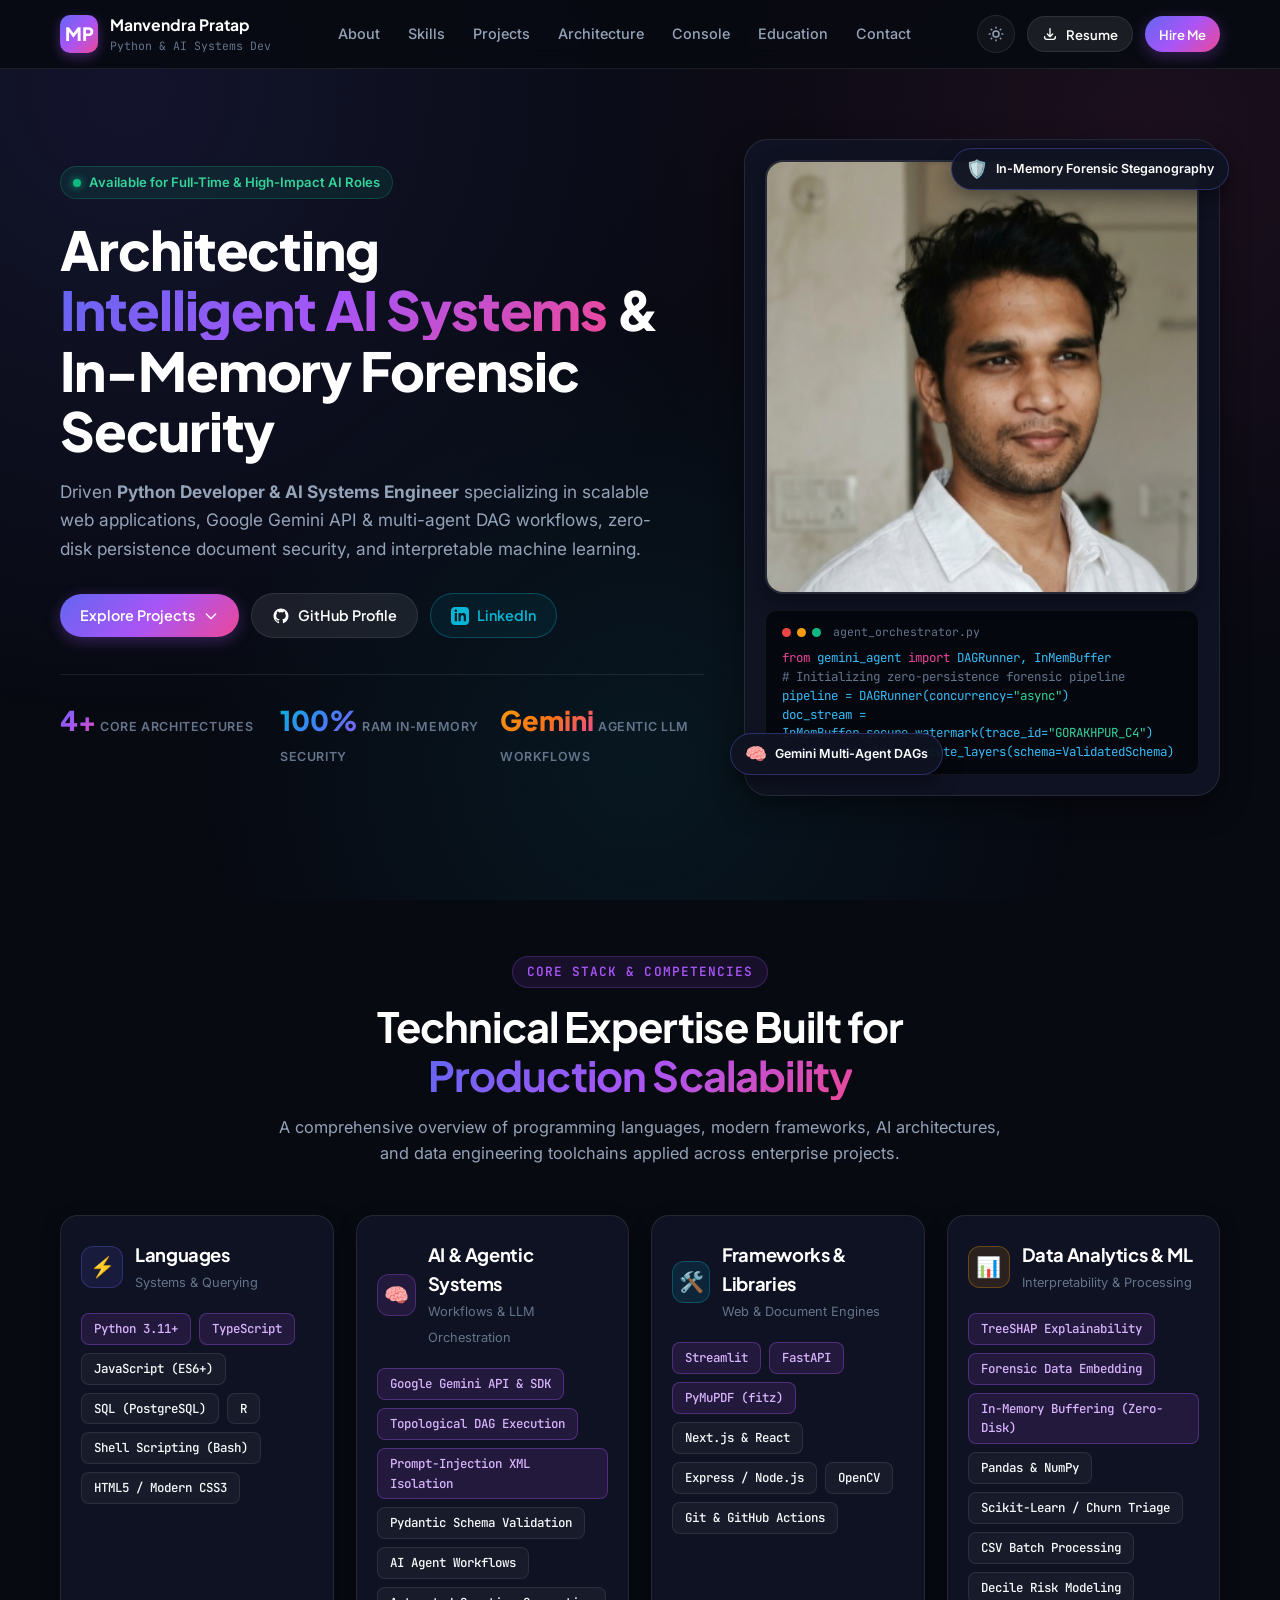
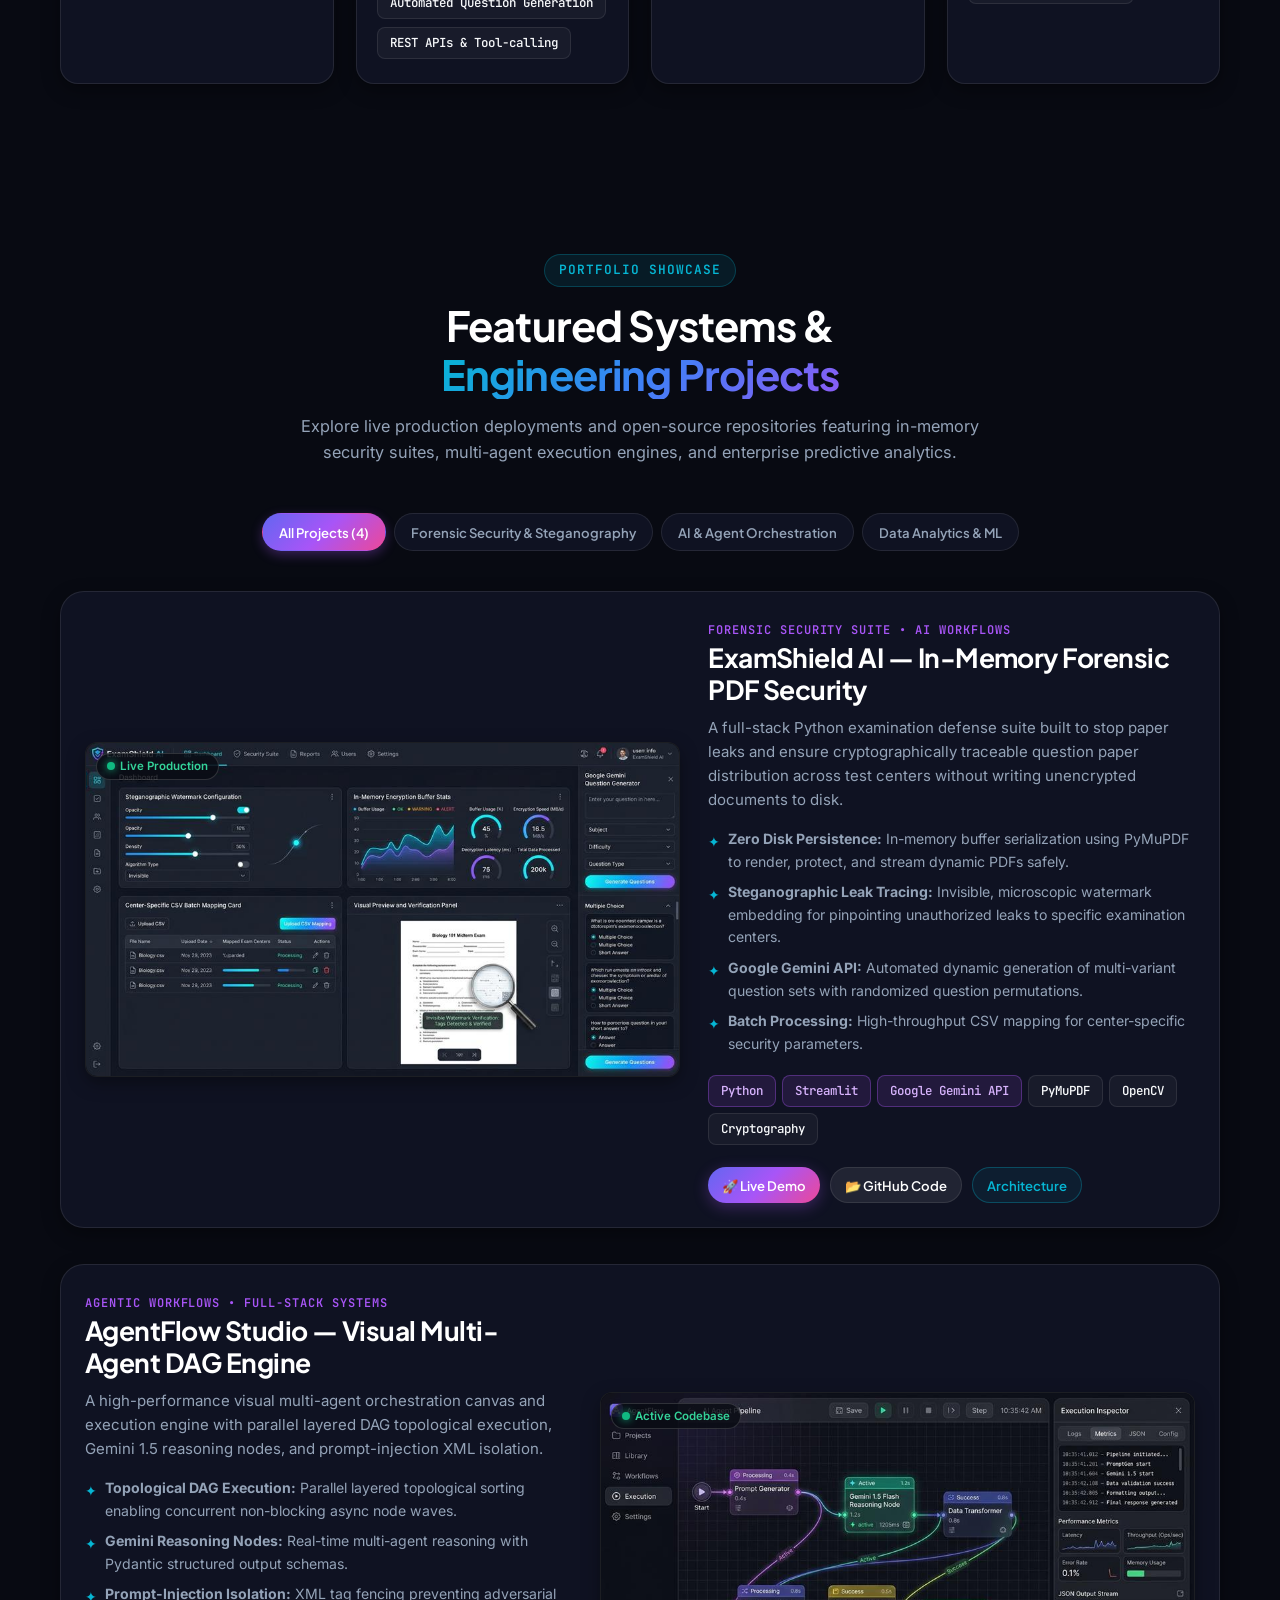
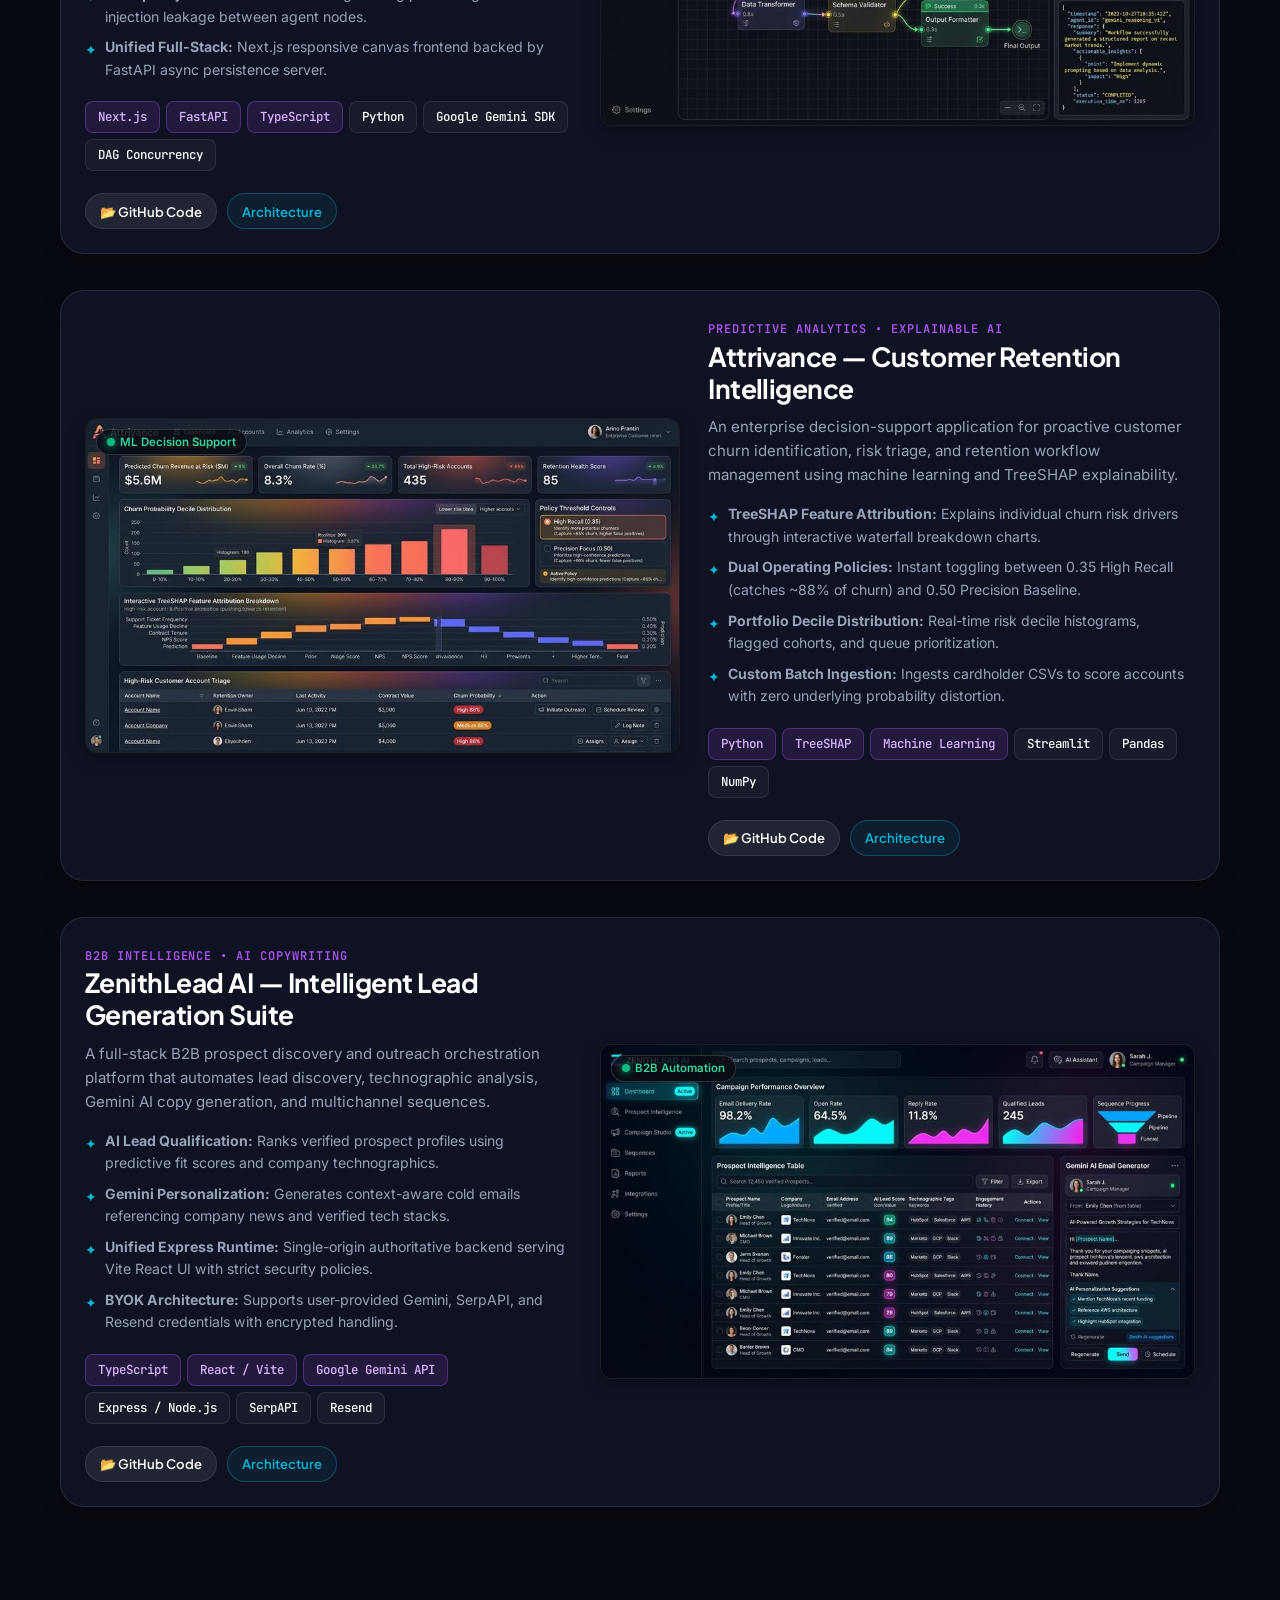
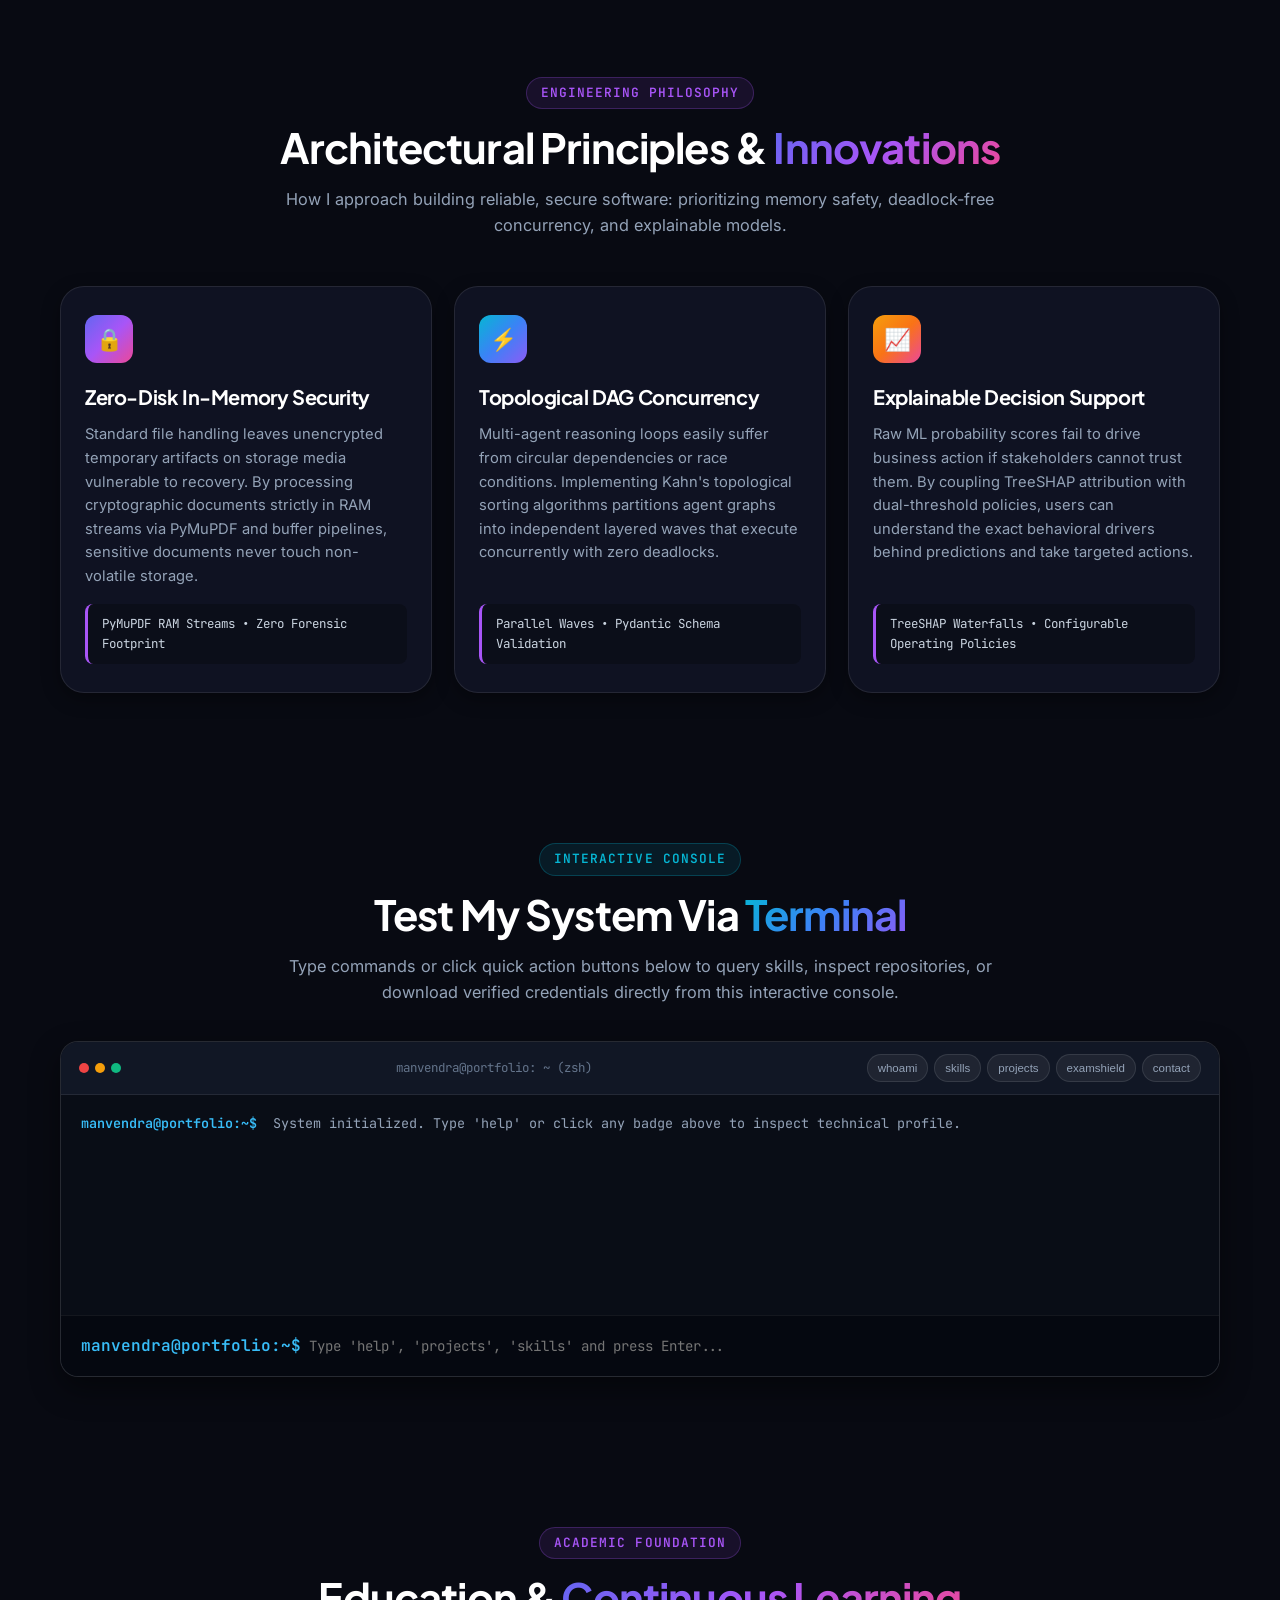
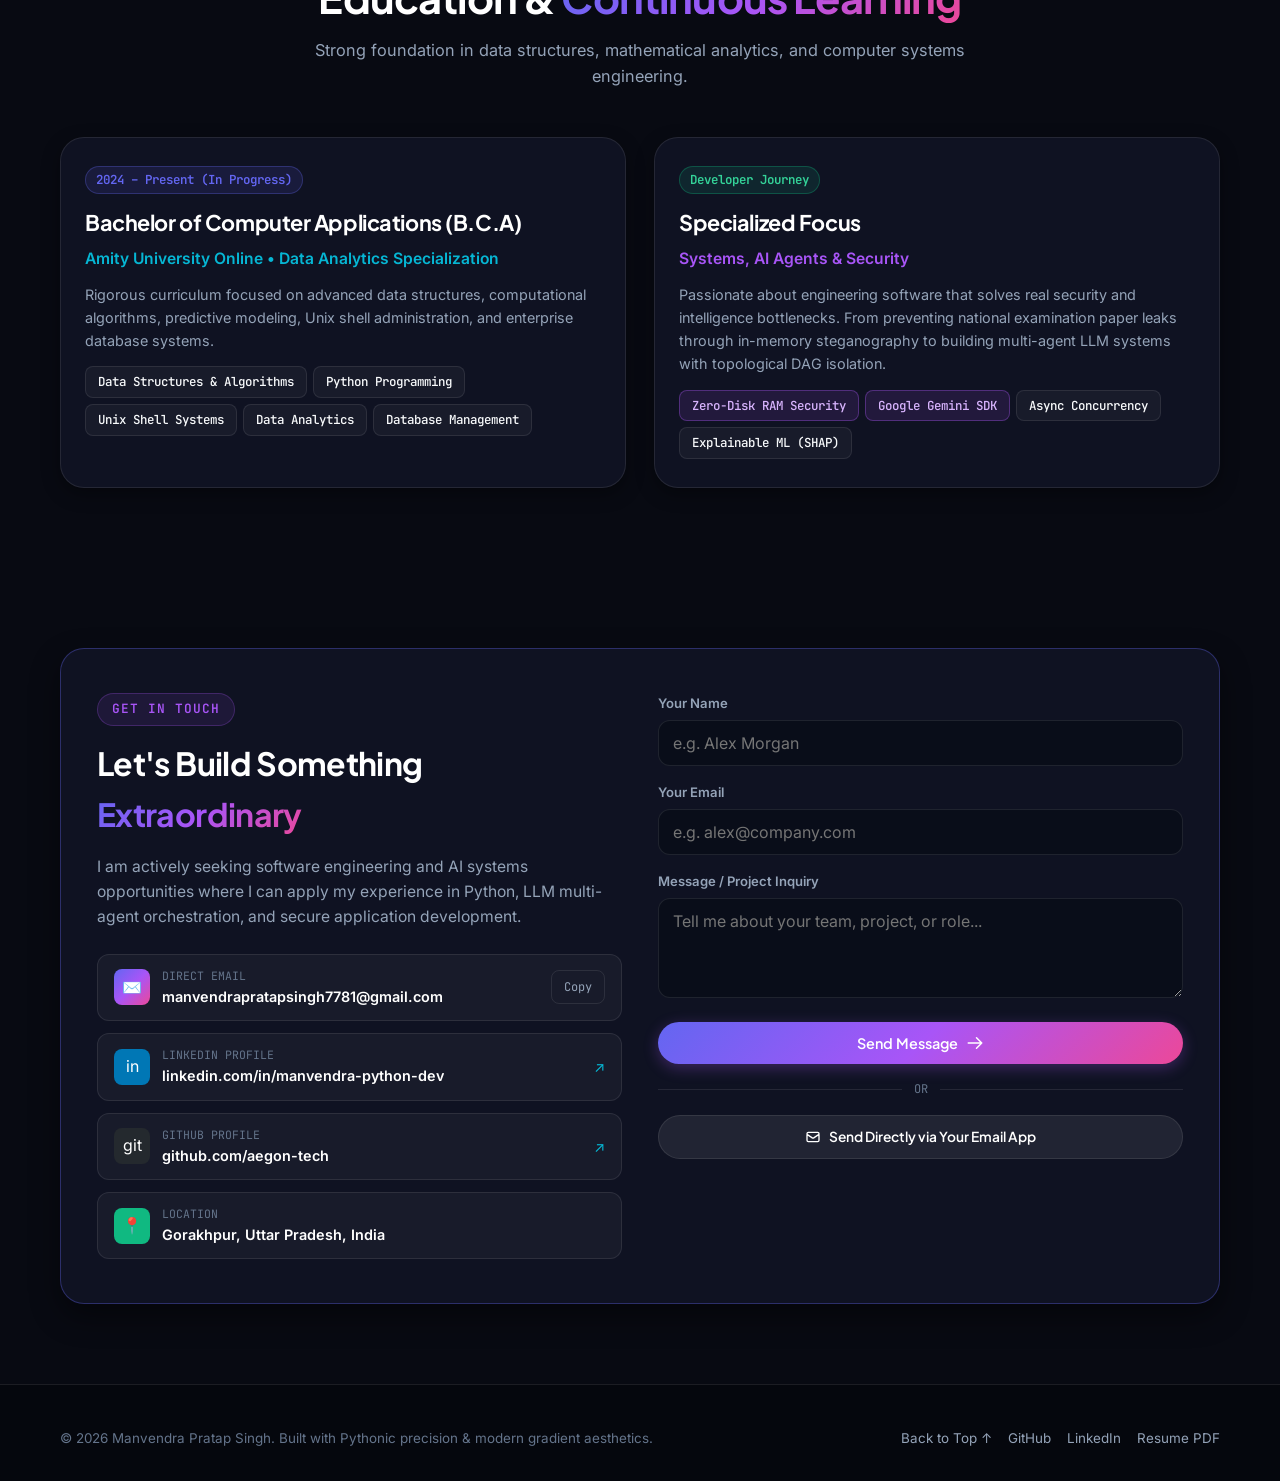
==== commit bfd1fcba: "Performance & Mobile Optimization: 90% image compression, zero-lag background gradients, real FormSu" ====
--- a/index.html
+++ b/index.html
@@ -139,7 +139,7 @@
             </div>
 
             <div class="profile-avatar-wrap">
-              <img src="assets/images/manvendra_profile.png" alt="Manvendra Pratap Singh" class="profile-avatar-img">
+              <img src="assets/images/manvendra_profile.png" alt="Manvendra Pratap Singh" class="profile-avatar-img" width="305" height="401" fetchpriority="high" decoding="async">
             </div>
 
             <!-- Mini Live Console Widget -->
@@ -286,7 +286,7 @@
           <article class="project-card" data-category="security ai">
             <div class="project-media-col">
               <div class="project-screenshot-wrap" data-open-project="examshield" title="Click to view full architecture">
-                <img src="assets/images/examshield_preview.jpg" alt="ExamShield AI Dashboard Preview" class="project-screenshot-img" loading="lazy">
+                <img src="assets/images/examshield_preview.jpg" alt="ExamShield AI Dashboard Preview" class="project-screenshot-img" width="900" height="506" loading="lazy" decoding="async">
                 <span class="project-live-indicator">
                   <span class="status-dot"></span> Live Production
                 </span>
@@ -349,7 +349,7 @@
           <article class="project-card reverse" data-category="ai">
             <div class="project-media-col">
               <div class="project-screenshot-wrap" data-open-project="agentflow" title="Click to view full architecture">
-                <img src="assets/images/agentflow_preview.jpg" alt="AgentFlow Studio Dashboard Preview" class="project-screenshot-img" loading="lazy">
+                <img src="assets/images/agentflow_preview.jpg" alt="AgentFlow Studio Dashboard Preview" class="project-screenshot-img" width="900" height="506" loading="lazy" decoding="async">
                 <span class="project-live-indicator">
                   <span class="status-dot"></span> Active Codebase
                 </span>
@@ -409,7 +409,7 @@
           <article class="project-card" data-category="analytics">
             <div class="project-media-col">
               <div class="project-screenshot-wrap" data-open-project="attrivance" title="Click to view full architecture">
-                <img src="assets/images/attrivance_preview.jpg" alt="Attrivance Customer Retention Intelligence Preview" class="project-screenshot-img" loading="lazy">
+                <img src="assets/images/attrivance_preview.jpg" alt="Attrivance Customer Retention Intelligence Preview" class="project-screenshot-img" width="900" height="506" loading="lazy" decoding="async">
                 <span class="project-live-indicator">
                   <span class="status-dot"></span> ML Decision Support
                 </span>
@@ -469,7 +469,7 @@
           <article class="project-card reverse" data-category="ai">
             <div class="project-media-col">
               <div class="project-screenshot-wrap" data-open-project="zenithlead" title="Click to view full architecture">
-                <img src="assets/images/zenithlead_preview.jpg" alt="ZenithLead AI Lead Intelligence Preview" class="project-screenshot-img" loading="lazy">
+                <img src="assets/images/zenithlead_preview.jpg" alt="ZenithLead AI Lead Intelligence Preview" class="project-screenshot-img" width="900" height="506" loading="lazy" decoding="async">
                 <span class="project-live-indicator">
                   <span class="status-dot"></span> B2B Automation
                 </span>
@@ -729,28 +729,44 @@
             </div>
           </div>
 
-          <!-- Contact Form -->
+          <!-- Contact Form with Real Delivery -->
           <div class="contact-form-col">
-            <form id="contactForm">
+            <form id="contactForm" action="https://formsubmit.co/manvendrapratapsingh7781@gmail.com" method="POST">
+              <!-- FormSubmit Configuration -->
+              <input type="hidden" name="_captcha" value="false">
+              <input type="hidden" name="_template" value="table">
+              <input type="hidden" name="_subject" value="New Portfolio Message for Manvendra">
+
               <div class="form-group">
                 <label for="userName" class="form-label">Your Name</label>
-                <input type="text" id="userName" class="form-input" placeholder="e.g. Alex Morgan" required>
+                <input type="text" id="userName" name="name" class="form-input" placeholder="e.g. Alex Morgan" required autocomplete="name">
               </div>
 
               <div class="form-group">
                 <label for="userEmail" class="form-label">Your Email</label>
-                <input type="email" id="userEmail" class="form-input" placeholder="e.g. alex@company.com" required>
+                <input type="email" id="userEmail" name="email" class="form-input" placeholder="e.g. alex@company.com" required autocomplete="email">
               </div>
 
               <div class="form-group">
                 <label for="userMessage" class="form-label">Message / Project Inquiry</label>
-                <textarea id="userMessage" class="form-textarea" placeholder="Tell me about your team, project, or role..." required></textarea>
-              </div>
-
-              <button type="submit" class="btn btn-primary" style="width: 100%;">
+                <textarea id="userMessage" name="message" class="form-textarea" placeholder="Tell me about your team, project, or role..." required></textarea>
+              </div>
+
+              <button type="submit" id="submitBtn" class="btn btn-primary" style="width: 100%;">
                 <span>Send Message</span>
                 <svg width="18" height="18" fill="none" stroke="currentColor" viewBox="0 0 24 24"><path stroke-linecap="round" stroke-linejoin="round" stroke-width="2" d="M14 5l7 7m0 0l-7 7m7-7H3"></path></svg>
               </button>
+
+              <div id="formStatus" class="form-status-banner" style="display: none;"></div>
+
+              <div class="contact-or-divider">
+                <span>OR</span>
+              </div>
+
+              <a id="directMailtoBtn" href="mailto:manvendrapratapsingh7781@gmail.com?subject=Portfolio%20Inquiry" class="btn btn-secondary" style="width: 100%; font-size: 0.86rem;">
+                <svg width="16" height="16" fill="none" stroke="currentColor" viewBox="0 0 24 24"><path stroke-linecap="round" stroke-linejoin="round" stroke-width="2" d="M3 8l7.89 5.26a2 2 0 002.22 0L21 8M5 19h14a2 2 0 002-2V7a2 2 0 00-2-2H5a2 2 0 00-2 2v10a2 2 0 002 2z"></path></svg>
+                <span>Send Directly via Your Email App</span>
+              </a>
             </form>
           </div>
         </div>
--- a/css/style.css
+++ b/css/style.css
@@ -1,32 +1,29 @@
 /* ==========================================================================
    MANVENDRA PRATAP SINGH — PORTFOLIO DESIGN SYSTEM & STYLESHEET
-   Gradient-driven, High-Performance, Futuristic Glassmorphism Architecture
+   High-Performance, Battery-Efficient, Gradient-Styled Responsive UI
    ========================================================================== */
 
 @import url('https://fonts.googleapis.com/css2?family=Inter:wght@300;400;500;600;700&family=JetBrains+Mono:wght@400;500;600&family=Plus+Jakarta+Sans:wght@500;600;700;800&display=swap');
 
 :root {
-  /* Color Palette */
-  --bg-dark: #0a0c14;
-  --bg-dark-secondary: #0f1322;
-  --bg-card: rgba(18, 22, 39, 0.72);
-  --bg-card-hover: rgba(28, 34, 60, 0.85);
+  /* High-Performance Dark Palette */
+  --bg-dark: #080a12;
+  --bg-dark-secondary: #0d111e;
+  --bg-card: rgba(16, 20, 36, 0.94);
+  --bg-card-hover: rgba(24, 30, 52, 0.98);
   --bg-glass: rgba(255, 255, 255, 0.04);
   --bg-glass-strong: rgba(255, 255, 255, 0.08);
 
   /* Borders & Highlights */
-  --border-subtle: rgba(255, 255, 255, 0.08);
-  --border-highlight: rgba(168, 85, 247, 0.3);
-  --border-glow: rgba(99, 102, 241, 0.4);
+  --border-subtle: rgba(255, 255, 255, 0.09);
+  --border-highlight: rgba(168, 85, 247, 0.35);
+  --border-glow: rgba(99, 102, 241, 0.35);
 
   /* Primary Gradients */
   --grad-primary: linear-gradient(135deg, #6366f1 0%, #a855f7 50%, #ec4899 100%);
   --grad-cyan-blue: linear-gradient(135deg, #06b6d4 0%, #3b82f6 50%, #8b5cf6 100%);
   --grad-sunset: linear-gradient(135deg, #f59e0b 0%, #f97316 50%, #ec4899 100%);
   --grad-emerald: linear-gradient(135deg, #10b981 0%, #06b6d4 100%);
-  --grad-mesh: radial-gradient(at 0% 0%, rgba(99, 102, 241, 0.18) 0px, transparent 50%),
-               radial-gradient(at 100% 0%, rgba(236, 72, 153, 0.15) 0px, transparent 50%),
-               radial-gradient(at 50% 100%, rgba(6, 182, 212, 0.15) 0px, transparent 50%);
 
   /* Text Colors */
   --text-primary: #f8fafc;
@@ -46,35 +43,33 @@
   --font-body: 'Inter', -apple-system, BlinkMacSystemFont, 'Segoe UI', sans-serif;
   --font-mono: 'JetBrains Mono', 'Fira Code', monospace;
 
-  /* Shadows */
-  --shadow-sm: 0 4px 6px -1px rgba(0, 0, 0, 0.2);
-  --shadow-md: 0 10px 25px -5px rgba(0, 0, 0, 0.4);
-  --shadow-lg: 0 20px 40px -10px rgba(0, 0, 0, 0.6);
-  --shadow-glow: 0 0 30px rgba(139, 92, 246, 0.25);
-  --shadow-glow-cyan: 0 0 30px rgba(6, 182, 212, 0.25);
+  /* Optimized Shadows */
+  --shadow-sm: 0 2px 4px rgba(0, 0, 0, 0.2);
+  --shadow-md: 0 6px 18px rgba(0, 0, 0, 0.35);
+  --shadow-lg: 0 12px 30px rgba(0, 0, 0, 0.45);
+  --shadow-glow: 0 0 24px rgba(139, 92, 246, 0.2);
 
   /* Transitions */
-  --transition-fast: 0.2s cubic-bezier(0.4, 0, 0.2, 1);
-  --transition-normal: 0.3s cubic-bezier(0.4, 0, 0.2, 1);
-  --transition-slow: 0.5s cubic-bezier(0.4, 0, 0.2, 1);
+  --transition-fast: 0.15s ease;
+  --transition-normal: 0.25s ease;
 
   /* Geometry */
   --radius-sm: 8px;
-  --radius-md: 14px;
-  --radius-lg: 20px;
-  --radius-xl: 28px;
+  --radius-md: 12px;
+  --radius-lg: 18px;
+  --radius-xl: 24px;
   --radius-full: 9999px;
-  --container-max: 1240px;
+  --container-max: 1200px;
 }
 
 /* Light Theme Variables */
 [data-theme="light"] {
   --bg-dark: #f8fafc;
   --bg-dark-secondary: #f1f5f9;
-  --bg-card: rgba(255, 255, 255, 0.88);
-  --bg-card-hover: rgba(255, 255, 255, 0.98);
-  --bg-glass: rgba(0, 0, 0, 0.02);
-  --bg-glass-strong: rgba(0, 0, 0, 0.05);
+  --bg-card: rgba(255, 255, 255, 0.96);
+  --bg-card-hover: #ffffff;
+  --bg-glass: rgba(0, 0, 0, 0.03);
+  --bg-glass-strong: rgba(0, 0, 0, 0.06);
   --border-subtle: rgba(0, 0, 0, 0.08);
   --border-highlight: rgba(168, 85, 247, 0.4);
   --border-glow: rgba(99, 102, 241, 0.3);
@@ -82,9 +77,9 @@
   --text-secondary: #475569;
   --text-muted: #64748b;
   --text-bright: #020617;
-  --shadow-md: 0 10px 25px -5px rgba(0, 0, 0, 0.08);
-  --shadow-lg: 0 20px 40px -10px rgba(0, 0, 0, 0.12);
-  --shadow-glow: 0 0 30px rgba(139, 92, 246, 0.15);
+  --shadow-md: 0 6px 18px rgba(0, 0, 0, 0.06);
+  --shadow-lg: 0 12px 30px rgba(0, 0, 0, 0.09);
+  --shadow-glow: 0 0 20px rgba(139, 92, 246, 0.12);
 }
 
 /* Base Reset & Smooth Scroll */
@@ -109,31 +104,43 @@
   position: relative;
   min-height: 100vh;
   -webkit-font-smoothing: antialiased;
-}
-
-/* Dynamic Ambient Glow Mesh & Interactive Spotlight */
+  text-rendering: optimizeLegibility;
+}
+
+/* 
+   Zero-Lag Background: Pure CSS Radial Gradients without Blur Filters!
+   This renders at a fluid 120fps on all mobile and desktop devices.
+*/
 .ambient-mesh {
   position: fixed;
   inset: 0;
   pointer-events: none;
   z-index: 0;
-  background-image: var(--grad-mesh);
-  opacity: 0.85;
-  filter: blur(60px);
-}
-
+  background: 
+    radial-gradient(circle at 10% 10%, rgba(99, 102, 241, 0.12) 0%, transparent 45%),
+    radial-gradient(circle at 90% 15%, rgba(236, 72, 153, 0.09) 0%, transparent 40%),
+    radial-gradient(circle at 50% 85%, rgba(6, 182, 212, 0.08) 0%, transparent 45%);
+}
+
+/* Desktop-only Mouse Spotlight (GPU accelerated, disabled on touch screens) */
 .spotlight {
   position: fixed;
   top: 0;
   left: 0;
-  width: 600px;
-  height: 600px;
+  width: 500px;
+  height: 500px;
   border-radius: 50%;
   pointer-events: none;
   z-index: 1;
-  background: radial-gradient(circle, rgba(168, 85, 247, 0.12) 0%, rgba(99, 102, 241, 0.06) 40%, transparent 70%);
-  transform: translate(-50%, -50%);
-  transition: opacity 0.4s ease;
+  background: radial-gradient(circle, rgba(168, 85, 247, 0.10) 0%, rgba(99, 102, 241, 0.04) 45%, transparent 70%);
+  transform: translate(-1000px, -1000px);
+  will-change: transform;
+}
+
+@media (hover: none), (pointer: coarse) {
+  .spotlight {
+    display: none !important;
+  }
 }
 
 /* Container */
@@ -141,7 +148,7 @@
   width: 100%;
   max-width: var(--container-max);
   margin: 0 auto;
-  padding: 0 24px;
+  padding: 0 20px;
   position: relative;
   z-index: 2;
 }
@@ -175,15 +182,20 @@
   display: inline-block;
 }
 
-/* Glassmorphism Surface Utility */
+/* High-Performance Card Utility */
 .glass-panel {
   background: var(--bg-card);
-  backdrop-filter: blur(18px);
-  -webkit-backdrop-filter: blur(18px);
   border: 1px solid var(--border-subtle);
   border-radius: var(--radius-lg);
   box-shadow: var(--shadow-md);
-  transition: all var(--transition-normal);
+  transition: border-color var(--transition-fast), box-shadow var(--transition-fast);
+}
+
+@media (min-width: 769px) {
+  .glass-panel {
+    backdrop-filter: blur(8px);
+    -webkit-backdrop-filter: blur(8px);
+  }
 }
 
 .glass-panel:hover {
@@ -194,25 +206,25 @@
 /* Section Header Styles */
 .section-header {
   text-align: center;
-  max-width: 760px;
-  margin: 0 auto 56px auto;
+  max-width: 740px;
+  margin: 0 auto 48px auto;
 }
 
 .section-pill {
   display: inline-flex;
   align-items: center;
   gap: 8px;
-  padding: 6px 16px;
+  padding: 5px 14px;
   background: rgba(168, 85, 247, 0.1);
   border: 1px solid rgba(168, 85, 247, 0.25);
   border-radius: var(--radius-full);
   font-family: var(--font-mono);
-  font-size: 0.82rem;
+  font-size: 0.8rem;
   font-weight: 600;
   color: var(--accent-purple);
   text-transform: uppercase;
   letter-spacing: 0.08em;
-  margin-bottom: 16px;
+  margin-bottom: 14px;
 }
 
 .section-pill.cyan {
@@ -222,15 +234,15 @@
 }
 
 .section-title {
-  font-size: clamp(2rem, 3.5vw, 2.75rem);
-  line-height: 1.15;
-  margin-bottom: 16px;
+  font-size: clamp(1.85rem, 3.5vw, 2.6rem);
+  line-height: 1.18;
+  margin-bottom: 14px;
 }
 
 .section-desc {
-  font-size: 1.08rem;
+  font-size: 1.02rem;
   color: var(--text-secondary);
-  line-height: 1.65;
+  line-height: 1.6;
 }
 
 /* ==========================================================================
@@ -241,23 +253,28 @@
   top: 0;
   width: 100%;
   z-index: 100;
-  backdrop-filter: blur(20px);
-  -webkit-backdrop-filter: blur(20px);
-  background: rgba(10, 12, 20, 0.8);
+  background: rgba(8, 10, 18, 0.92);
   border-bottom: 1px solid var(--border-subtle);
-  transition: all var(--transition-normal);
+  transition: background var(--transition-fast);
+}
+
+@media (min-width: 769px) {
+  .site-header {
+    backdrop-filter: blur(12px);
+    -webkit-backdrop-filter: blur(12px);
+  }
 }
 
 .site-header.scrolled {
-  background: rgba(10, 12, 20, 0.95);
-  box-shadow: 0 10px 30px rgba(0, 0, 0, 0.4);
+  background: rgba(8, 10, 18, 0.98);
+  box-shadow: 0 4px 20px rgba(0, 0, 0, 0.4);
 }
 
 .nav-container {
   display: flex;
   align-items: center;
   justify-content: space-between;
-  height: 76px;
+  height: 68px;
 }
 
 .logo-wrapper {
@@ -268,9 +285,9 @@
 }
 
 .logo-icon {
-  width: 40px;
-  height: 40px;
-  border-radius: 12px;
+  width: 38px;
+  height: 38px;
+  border-radius: 10px;
   background: var(--grad-primary);
   display: flex;
   align-items: center;
@@ -278,17 +295,8 @@
   color: #fff;
   font-weight: 800;
   font-family: var(--font-main);
-  font-size: 1.25rem;
-  box-shadow: 0 4px 15px rgba(168, 85, 247, 0.4);
-  position: relative;
-  overflow: hidden;
-}
-
-.logo-icon::after {
-  content: '';
-  position: absolute;
-  inset: 0;
-  background: linear-gradient(135deg, rgba(255, 255, 255, 0.3), transparent);
+  font-size: 1.15rem;
+  box-shadow: 0 4px 12px rgba(168, 85, 247, 0.35);
 }
 
 .logo-text-group {
@@ -299,66 +307,49 @@
 .logo-name {
   font-family: var(--font-main);
   font-weight: 700;
-  font-size: 1.05rem;
+  font-size: 0.98rem;
   color: var(--text-bright);
 }
 
 .logo-role {
-  font-size: 0.75rem;
+  font-size: 0.72rem;
   color: var(--text-muted);
-  font-weight: 500;
   font-family: var(--font-mono);
 }
 
 .nav-links {
   display: flex;
   align-items: center;
-  gap: 32px;
+  gap: 28px;
   list-style: none;
 }
 
 .nav-link {
   text-decoration: none;
   color: var(--text-secondary);
-  font-size: 0.92rem;
+  font-size: 0.9rem;
   font-weight: 500;
   transition: color var(--transition-fast);
+  padding: 6px 0;
   position: relative;
-  padding: 6px 0;
 }
 
 .nav-link:hover, .nav-link.active {
   color: var(--text-bright);
 }
 
-.nav-link::after {
-  content: '';
-  position: absolute;
-  bottom: 0;
-  left: 0;
-  width: 0%;
-  height: 2px;
-  background: var(--grad-primary);
-  transition: width var(--transition-fast);
-  border-radius: 2px;
-}
-
-.nav-link:hover::after, .nav-link.active::after {
-  width: 100%;
-}
-
 .nav-actions {
   display: flex;
   align-items: center;
-  gap: 16px;
+  gap: 12px;
 }
 
 .theme-toggle-btn {
   background: var(--bg-glass);
   border: 1px solid var(--border-subtle);
   color: var(--text-secondary);
-  width: 40px;
-  height: 40px;
+  width: 38px;
+  height: 38px;
   border-radius: var(--radius-full);
   display: flex;
   align-items: center;
@@ -370,8 +361,6 @@
 .theme-toggle-btn:hover {
   color: var(--text-bright);
   background: var(--bg-glass-strong);
-  border-color: var(--border-highlight);
-  transform: scale(1.05);
 }
 
 .btn {
@@ -379,53 +368,37 @@
   align-items: center;
   justify-content: center;
   gap: 8px;
-  padding: 10px 22px;
+  padding: 10px 20px;
   border-radius: var(--radius-full);
   font-family: var(--font-main);
   font-weight: 600;
-  font-size: 0.92rem;
+  font-size: 0.9rem;
   text-decoration: none;
   cursor: pointer;
-  transition: all var(--transition-normal);
+  transition: transform var(--transition-fast), box-shadow var(--transition-fast), background var(--transition-fast);
   border: none;
+  min-height: 42px;
 }
 
 .btn-primary {
   background: var(--grad-primary);
   color: #ffffff;
-  box-shadow: 0 4px 20px rgba(168, 85, 247, 0.35);
-  position: relative;
-  overflow: hidden;
-}
-
-.btn-primary::before {
-  content: '';
-  position: absolute;
-  inset: 0;
-  background: linear-gradient(135deg, rgba(255,255,255,0.2), transparent);
-  opacity: 0;
-  transition: opacity var(--transition-fast);
+  box-shadow: 0 4px 15px rgba(168, 85, 247, 0.3);
 }
 
 .btn-primary:hover {
   transform: translateY(-2px);
-  box-shadow: 0 8px 25px rgba(168, 85, 247, 0.5);
-}
-
-.btn-primary:hover::before {
-  opacity: 1;
+  box-shadow: 0 6px 20px rgba(168, 85, 247, 0.45);
 }
 
 .btn-secondary {
   background: var(--bg-glass-strong);
   border: 1px solid var(--border-subtle);
   color: var(--text-bright);
-  backdrop-filter: blur(10px);
 }
 
 .btn-secondary:hover {
   background: rgba(255, 255, 255, 0.12);
-  border-color: rgba(255, 255, 255, 0.2);
   transform: translateY(-2px);
 }
 
@@ -436,15 +409,14 @@
 }
 
 .btn-outline-cyan:hover {
-  background: rgba(6, 182, 212, 0.16);
-  border-color: var(--accent-cyan);
-  box-shadow: 0 0 20px rgba(6, 182, 212, 0.3);
+  background: rgba(6, 182, 212, 0.15);
   transform: translateY(-2px);
 }
 
 .btn-sm {
-  padding: 7px 16px;
-  font-size: 0.84rem;
+  padding: 6px 14px;
+  font-size: 0.82rem;
+  min-height: 36px;
 }
 
 .mobile-menu-btn {
@@ -454,21 +426,22 @@
   color: var(--text-primary);
   cursor: pointer;
   padding: 8px;
+  min-height: 44px;
+  min-width: 44px;
 }
 
 /* ==========================================================================
    HERO SECTION
    ========================================================================== */
 .hero-section {
-  padding: 90px 0 100px 0;
+  padding: 70px 0 80px 0;
   position: relative;
-  overflow: hidden;
 }
 
 .hero-grid {
   display: grid;
   grid-template-columns: 1.15fr 0.85fr;
-  gap: 50px;
+  gap: 40px;
   align-items: center;
 }
 
@@ -476,14 +449,14 @@
   display: inline-flex;
   align-items: center;
   gap: 8px;
-  padding: 6px 14px;
+  padding: 5px 12px;
   border-radius: var(--radius-full);
   background: rgba(16, 185, 129, 0.1);
   border: 1px solid rgba(16, 185, 129, 0.25);
   color: #34d399;
-  font-size: 0.85rem;
+  font-size: 0.82rem;
   font-weight: 600;
-  margin-bottom: 24px;
+  margin-bottom: 20px;
 }
 
 .status-dot {
@@ -491,79 +464,63 @@
   height: 8px;
   border-radius: 50%;
   background: #10b981;
-  box-shadow: 0 0 10px #10b981;
-  animation: pulseDot 2s infinite ease-in-out;
-}
-
-@keyframes pulseDot {
-  0%, 100% { transform: scale(1); opacity: 1; }
-  50% { transform: scale(1.3); opacity: 0.6; }
+  box-shadow: 0 0 8px #10b981;
 }
 
 .hero-title {
-  font-size: clamp(2.4rem, 4.5vw, 3.6rem);
+  font-size: clamp(2.1rem, 4.2vw, 3.4rem);
   line-height: 1.12;
   font-weight: 800;
-  margin-bottom: 20px;
+  margin-bottom: 18px;
 }
 
 .hero-subtitle {
-  font-size: 1.15rem;
-  line-height: 1.7;
+  font-size: 1.08rem;
+  line-height: 1.65;
   color: var(--text-secondary);
+  margin-bottom: 30px;
+  max-width: 600px;
+}
+
+.hero-cta-group {
+  display: flex;
+  flex-wrap: wrap;
+  gap: 12px;
+  align-items: center;
   margin-bottom: 36px;
-  max-width: 620px;
-}
-
-.hero-cta-group {
-  display: flex;
-  flex-wrap: wrap;
-  gap: 16px;
-  align-items: center;
-  margin-bottom: 48px;
 }
 
 .hero-stats-row {
   display: grid;
   grid-template-columns: repeat(3, 1fr);
-  gap: 20px;
-  padding-top: 28px;
+  gap: 16px;
+  padding-top: 24px;
   border-top: 1px solid var(--border-subtle);
-}
-
-.hero-stat-card {
-  display: flex;
-  flex-direction: column;
 }
 
 .stat-num {
   font-family: var(--font-main);
-  font-size: 1.85rem;
+  font-size: 1.7rem;
   font-weight: 800;
   color: var(--text-bright);
 }
 
 .stat-label {
-  font-size: 0.82rem;
+  font-size: 0.78rem;
   color: var(--text-muted);
   text-transform: uppercase;
   letter-spacing: 0.05em;
   font-weight: 600;
 }
 
-/* Hero Right Visual Column: Interactive Profile & Console */
-.hero-visual-card {
-  position: relative;
-}
-
+/* Profile Avatar & Card */
 .profile-hero-frame {
   position: relative;
   border-radius: var(--radius-xl);
-  padding: 24px;
-  background: linear-gradient(135deg, rgba(255, 255, 255, 0.07), rgba(255, 255, 255, 0.02));
+  padding: 20px;
+  background: var(--bg-card);
   border: 1px solid var(--border-subtle);
-  box-shadow: var(--shadow-lg), 0 0 50px rgba(99, 102, 241, 0.15);
-  backdrop-filter: blur(20px);
+  box-shadow: var(--shadow-lg);
 }
 
 .profile-avatar-wrap {
@@ -572,9 +529,10 @@
   aspect-ratio: 1 / 1;
   border-radius: var(--radius-lg);
   overflow: hidden;
-  margin-bottom: 20px;
+  margin-bottom: 16px;
   box-shadow: var(--shadow-md);
   border: 2px solid rgba(255, 255, 255, 0.1);
+  background: #0f1322;
 }
 
 .profile-avatar-img {
@@ -582,68 +540,53 @@
   height: 100%;
   object-fit: cover;
   object-position: center 15%;
-  transition: transform var(--transition-slow);
-}
-
-.profile-hero-frame:hover .profile-avatar-img {
-  transform: scale(1.03);
-}
-
-/* Floating Glass Badges */
+}
+
 .floating-badge {
   position: absolute;
-  padding: 8px 16px;
+  padding: 6px 14px;
   border-radius: var(--radius-full);
-  background: rgba(15, 19, 34, 0.85);
-  backdrop-filter: blur(12px);
+  background: rgba(15, 19, 34, 0.95);
   border: 1px solid var(--border-glow);
-  box-shadow: 0 10px 25px rgba(0, 0, 0, 0.4);
-  display: flex;
-  align-items: center;
-  gap: 10px;
-  font-size: 0.82rem;
+  box-shadow: 0 8px 20px rgba(0, 0, 0, 0.4);
+  display: flex;
+  align-items: center;
+  gap: 8px;
+  font-size: 0.78rem;
   font-weight: 600;
   color: var(--text-bright);
   z-index: 3;
-  animation: floatSlow 4s ease-in-out infinite;
 }
 
 .floating-badge.badge-top-right {
-  top: 10px;
-  right: -15px;
-  animation-delay: 0s;
+  top: 8px;
+  right: -10px;
 }
 
 .floating-badge.badge-bottom-left {
-  bottom: 25px;
-  left: -20px;
-  animation-delay: 2s;
-}
-
-@keyframes floatSlow {
-  0%, 100% { transform: translateY(0); }
-  50% { transform: translateY(-8px); }
+  bottom: 20px;
+  left: -15px;
 }
 
 .hero-console-snippet {
-  background: rgba(5, 7, 14, 0.85);
+  background: rgba(5, 7, 14, 0.92);
   border-radius: var(--radius-md);
-  padding: 14px 18px;
+  padding: 12px 16px;
   font-family: var(--font-mono);
-  font-size: 0.82rem;
-  border: 1px solid rgba(255, 255, 255, 0.05);
+  font-size: 0.78rem;
+  border: 1px solid rgba(255, 255, 255, 0.06);
 }
 
 .console-topbar {
   display: flex;
   align-items: center;
   gap: 6px;
-  margin-bottom: 10px;
+  margin-bottom: 8px;
 }
 
 .console-dot {
-  width: 10px;
-  height: 10px;
+  width: 9px;
+  height: 9px;
   border-radius: 50%;
 }
 .console-dot.red { background: #ef4444; }
@@ -651,14 +594,14 @@
 .console-dot.green { background: #10b981; }
 
 .console-title {
-  margin-left: 8px;
+  margin-left: 6px;
   color: var(--text-muted);
-  font-size: 0.75rem;
+  font-size: 0.72rem;
 }
 
 .console-code {
   color: #38bdf8;
-  line-height: 1.6;
+  line-height: 1.5;
 }
 .console-code .hl-keyword { color: #ec4899; }
 .console-code .hl-fn { color: #a855f7; }
@@ -669,37 +612,35 @@
    TECHNICAL SKILLS MATRIX SECTION
    ========================================================================== */
 .skills-section {
-  padding: 100px 0;
+  padding: 80px 0;
   position: relative;
 }
 
 .skills-grid {
   display: grid;
-  grid-template-columns: repeat(auto-fit, minmax(280px, 1fr));
-  gap: 28px;
+  grid-template-columns: repeat(auto-fit, minmax(min(100%, 260px), 1fr));
+  gap: 22px;
 }
 
 .skill-category-card {
-  padding: 32px 28px;
-  position: relative;
-  overflow: hidden;
+  padding: 24px 20px;
 }
 
 .skill-card-header {
   display: flex;
   align-items: center;
-  gap: 14px;
-  margin-bottom: 22px;
+  gap: 12px;
+  margin-bottom: 18px;
 }
 
 .skill-icon-bubble {
-  width: 46px;
-  height: 46px;
+  width: 42px;
+  height: 42px;
   border-radius: var(--radius-md);
   display: flex;
   align-items: center;
   justify-content: center;
-  font-size: 1.35rem;
+  font-size: 1.25rem;
   background: rgba(99, 102, 241, 0.12);
   border: 1px solid rgba(99, 102, 241, 0.3);
   color: var(--accent-indigo);
@@ -724,37 +665,27 @@
 }
 
 .skill-cat-title {
-  font-size: 1.25rem;
+  font-size: 1.15rem;
   font-weight: 700;
 }
 
 .skill-badge-cloud {
   display: flex;
   flex-wrap: wrap;
-  gap: 10px;
-  margin-top: 14px;
+  gap: 8px;
 }
 
 .tech-tag {
   display: inline-flex;
   align-items: center;
-  gap: 6px;
-  padding: 6px 14px;
+  padding: 5px 12px;
   background: rgba(255, 255, 255, 0.04);
   border: 1px solid var(--border-subtle);
   border-radius: var(--radius-sm);
   font-family: var(--font-mono);
-  font-size: 0.82rem;
+  font-size: 0.78rem;
   color: var(--text-primary);
   font-weight: 500;
-  transition: all var(--transition-fast);
-}
-
-.tech-tag:hover {
-  background: rgba(255, 255, 255, 0.08);
-  border-color: var(--border-highlight);
-  color: #fff;
-  transform: translateY(-2px);
 }
 
 .tech-tag.featured {
@@ -767,7 +698,7 @@
    FEATURED PROJECTS SHOWCASE (WITH VISUAL SCREENSHOTS)
    ========================================================================== */
 .projects-section {
-  padding: 110px 0;
+  padding: 90px 0;
   position: relative;
 }
 
@@ -776,57 +707,50 @@
   align-items: center;
   justify-content: center;
   flex-wrap: wrap;
-  gap: 12px;
-  margin-bottom: 50px;
+  gap: 8px;
+  margin-bottom: 40px;
 }
 
 .filter-btn {
   background: var(--bg-card);
   border: 1px solid var(--border-subtle);
   color: var(--text-secondary);
-  padding: 8px 20px;
+  padding: 7px 16px;
   border-radius: var(--radius-full);
   font-family: var(--font-main);
-  font-size: 0.88rem;
+  font-size: 0.82rem;
   font-weight: 600;
   cursor: pointer;
-  transition: all var(--transition-fast);
+  min-height: 38px;
 }
 
 .filter-btn:hover, .filter-btn.active {
   background: var(--grad-primary);
   border-color: transparent;
   color: #ffffff;
-  box-shadow: 0 4px 15px rgba(168, 85, 247, 0.35);
+  box-shadow: 0 4px 12px rgba(168, 85, 247, 0.3);
 }
 
 .projects-grid {
   display: grid;
   grid-template-columns: 1fr;
-  gap: 48px;
+  gap: 36px;
 }
 
 .project-card {
   display: grid;
-  grid-template-columns: 1.15fr 0.85fr;
-  gap: 36px;
-  padding: 32px;
+  grid-template-columns: 1.1fr 0.9fr;
+  gap: 28px;
+  padding: 24px;
   border-radius: var(--radius-xl);
   background: var(--bg-card);
   border: 1px solid var(--border-subtle);
-  backdrop-filter: blur(20px);
-  transition: all var(--transition-normal);
-  align-items: center;
-}
-
-.project-card:hover {
-  border-color: var(--border-highlight);
-  box-shadow: var(--shadow-glow);
-  transform: translateY(-4px);
+  box-shadow: var(--shadow-md);
+  align-items: center;
 }
 
 .project-card.reverse {
-  grid-template-columns: 0.85fr 1.15fr;
+  grid-template-columns: 0.9fr 1.1fr;
 }
 .project-card.reverse .project-media-col {
   order: 2;
@@ -835,17 +759,12 @@
   order: 1;
 }
 
-/* Project Visual Screenshot Frame */
-.project-media-col {
-  position: relative;
-}
-
 .project-screenshot-wrap {
   position: relative;
-  border-radius: var(--radius-lg);
+  border-radius: var(--radius-md);
   overflow: hidden;
-  border: 1px solid rgba(255, 255, 255, 0.12);
-  box-shadow: var(--shadow-lg);
+  border: 1px solid rgba(255, 255, 255, 0.1);
+  box-shadow: var(--shadow-md);
   background: #02040a;
   aspect-ratio: 16 / 9;
   cursor: pointer;
@@ -855,11 +774,7 @@
   width: 100%;
   height: 100%;
   object-fit: cover;
-  transition: transform var(--transition-slow);
-}
-
-.project-screenshot-wrap:hover .project-screenshot-img {
-  transform: scale(1.05);
+  display: block;
 }
 
 .screenshot-overlay {
@@ -868,9 +783,9 @@
   background: linear-gradient(180deg, transparent 40%, rgba(10, 12, 20, 0.85) 100%);
   display: flex;
   align-items: flex-end;
-  padding: 20px;
+  padding: 16px;
   opacity: 0;
-  transition: opacity var(--transition-normal);
+  transition: opacity var(--transition-fast);
 }
 
 .project-screenshot-wrap:hover .screenshot-overlay {
@@ -880,74 +795,67 @@
 .overlay-click-hint {
   display: inline-flex;
   align-items: center;
-  gap: 8px;
-  font-size: 0.82rem;
+  gap: 6px;
+  font-size: 0.78rem;
   font-weight: 600;
   color: #fff;
-  background: rgba(15, 19, 34, 0.8);
-  padding: 6px 14px;
+  background: rgba(15, 19, 34, 0.9);
+  padding: 5px 12px;
   border-radius: var(--radius-full);
-  border: 1px solid rgba(255, 255, 255, 0.2);
 }
 
 .project-live-indicator {
   position: absolute;
-  top: 14px;
-  left: 14px;
+  top: 10px;
+  left: 10px;
   display: inline-flex;
   align-items: center;
-  gap: 6px;
-  padding: 4px 12px;
+  gap: 5px;
+  padding: 3px 10px;
   border-radius: var(--radius-full);
-  background: rgba(10, 12, 20, 0.8);
-  backdrop-filter: blur(8px);
+  background: rgba(10, 12, 20, 0.85);
   border: 1px solid rgba(255, 255, 255, 0.15);
-  font-size: 0.75rem;
+  font-size: 0.72rem;
   font-weight: 600;
   color: #34d399;
 }
 
-.project-content-col {
-  display: flex;
-  flex-direction: column;
-}
-
 .project-category-tag {
   font-family: var(--font-mono);
-  font-size: 0.78rem;
+  font-size: 0.75rem;
   font-weight: 600;
   color: var(--accent-purple);
   text-transform: uppercase;
   letter-spacing: 0.08em;
+  margin-bottom: 8px;
+}
+
+.project-title {
+  font-size: 1.65rem;
   margin-bottom: 10px;
-}
-
-.project-title {
-  font-size: 1.85rem;
-  margin-bottom: 12px;
-  line-height: 1.25;
+  line-height: 1.22;
 }
 
 .project-summary {
-  font-size: 0.98rem;
+  font-size: 0.94rem;
   color: var(--text-secondary);
-  line-height: 1.65;
-  margin-bottom: 20px;
+  line-height: 1.6;
+  margin-bottom: 16px;
 }
 
 .project-bullet-list {
   list-style: none;
   display: flex;
   flex-direction: column;
-  gap: 10px;
-  margin-bottom: 24px;
+  gap: 8px;
+  margin-bottom: 20px;
 }
 
 .project-bullet-item {
   display: flex;
   align-items: flex-start;
-  gap: 10px;
-  font-size: 0.92rem;
+  gap: 8px;
+  font-size: 0.88rem;
   color: var(--text-secondary);
 }
 
@@ -960,14 +868,14 @@
 .project-tech-stack {
   display: flex;
   flex-wrap: wrap;
-  gap: 8px;
-  margin-bottom: 28px;
+  gap: 6px;
+  margin-bottom: 22px;
 }
 
 .project-cta-group {
   display: flex;
   flex-wrap: wrap;
-  gap: 12px;
+  gap: 10px;
   align-items: center;
 }
 
@@ -975,67 +883,64 @@
    SYSTEM ARCHITECTURE & INNOVATIONS (Technical Highlights)
    ========================================================================== */
 .architecture-section {
-  padding: 100px 0;
+  padding: 80px 0;
   position: relative;
 }
 
 .arch-cards-grid {
   display: grid;
-  grid-template-columns: repeat(auto-fit, minmax(320px, 1fr));
-  gap: 28px;
+  grid-template-columns: repeat(auto-fit, minmax(min(100%, 300px), 1fr));
+  gap: 22px;
 }
 
 .arch-card {
-  padding: 36px 30px;
+  padding: 28px 24px;
   border-radius: var(--radius-xl);
   display: flex;
   flex-direction: column;
 }
 
 .arch-icon-top {
-  width: 52px;
-  height: 52px;
+  width: 48px;
+  height: 48px;
   border-radius: var(--radius-md);
   background: var(--grad-primary);
   display: flex;
   align-items: center;
   justify-content: center;
-  font-size: 1.5rem;
+  font-size: 1.35rem;
   color: #fff;
-  margin-bottom: 24px;
-  box-shadow: 0 8px 20px rgba(168, 85, 247, 0.3);
+  margin-bottom: 18px;
 }
 
 .arch-icon-top.cyan {
   background: var(--grad-cyan-blue);
-  box-shadow: 0 8px 20px rgba(6, 182, 212, 0.3);
 }
 
 .arch-icon-top.amber {
   background: var(--grad-sunset);
-  box-shadow: 0 8px 20px rgba(245, 158, 11, 0.3);
 }
 
 .arch-title {
-  font-size: 1.35rem;
-  margin-bottom: 14px;
+  font-size: 1.25rem;
+  margin-bottom: 10px;
 }
 
 .arch-desc {
-  font-size: 0.95rem;
+  font-size: 0.92rem;
   color: var(--text-secondary);
-  line-height: 1.65;
-  margin-bottom: 20px;
+  line-height: 1.6;
+  margin-bottom: 16px;
   flex-grow: 1;
 }
 
 .arch-metric-box {
   background: rgba(0, 0, 0, 0.25);
   border-radius: var(--radius-sm);
-  padding: 12px 16px;
+  padding: 10px 14px;
   border-left: 3px solid var(--accent-purple);
   font-family: var(--font-mono);
-  font-size: 0.82rem;
+  font-size: 0.78rem;
   color: #cbd5e1;
 }
 
@@ -1043,35 +948,37 @@
    INTERACTIVE LIVE TERMINAL SECTION
    ========================================================================== */
 .terminal-section {
-  padding: 80px 0;
+  padding: 70px 0;
 }
 
 .terminal-window {
   background: #090d16;
   border: 1px solid rgba(255, 255, 255, 0.12);
   border-radius: var(--radius-lg);
-  box-shadow: var(--shadow-lg), 0 0 40px rgba(99, 102, 241, 0.15);
+  box-shadow: var(--shadow-lg);
   overflow: hidden;
   font-family: var(--font-mono);
 }
 
 .terminal-header {
-  background: rgba(18, 24, 38, 0.9);
-  padding: 14px 20px;
+  background: rgba(18, 24, 38, 0.95);
+  padding: 12px 18px;
   display: flex;
   align-items: center;
   justify-content: space-between;
   border-bottom: 1px solid rgba(255, 255, 255, 0.08);
+  flex-wrap: wrap;
+  gap: 10px;
 }
 
 .terminal-buttons {
   display: flex;
-  gap: 8px;
+  gap: 6px;
 }
 
 .term-btn {
-  width: 12px;
-  height: 12px;
+  width: 10px;
+  height: 10px;
   border-radius: 50%;
 }
 .term-btn.close { background: #ef4444; }
@@ -1080,23 +987,24 @@
 
 .terminal-title {
   color: var(--text-muted);
-  font-size: 0.82rem;
+  font-size: 0.78rem;
 }
 
 .terminal-quick-actions {
   display: flex;
-  gap: 8px;
+  flex-wrap: wrap;
+  gap: 6px;
 }
 
 .term-action-pill {
   background: rgba(255, 255, 255, 0.06);
   border: 1px solid rgba(255, 255, 255, 0.1);
   color: var(--text-secondary);
-  font-size: 0.75rem;
-  padding: 3px 10px;
+  font-size: 0.72rem;
+  padding: 4px 10px;
   border-radius: var(--radius-full);
   cursor: pointer;
-  transition: all var(--transition-fast);
+  min-height: 28px;
 }
 
 .term-action-pill:hover {
@@ -1105,16 +1013,18 @@
 }
 
 .terminal-body {
-  padding: 24px;
-  min-height: 260px;
-  max-height: 420px;
+  padding: 18px 20px;
+  min-height: 220px;
+  max-height: 380px;
   overflow-y: auto;
-  font-size: 0.88rem;
-  line-height: 1.7;
+  overflow-x: auto;
+  -webkit-overflow-scrolling: touch;
+  font-size: 0.84rem;
+  line-height: 1.6;
 }
 
 .term-line {
-  margin-bottom: 8px;
+  margin-bottom: 6px;
 }
 
 .term-prompt {
@@ -1135,6 +1045,9 @@
   display: flex;
   align-items: center;
   gap: 8px;
+  padding: 10px 16px;
+  background: rgba(5, 8, 16, 0.95);
+  border-top: 1px solid rgba(255,255,255,0.06);
 }
 
 .term-input {
@@ -1145,158 +1058,155 @@
   font-family: var(--font-mono);
   font-size: 0.88rem;
   flex: 1;
+  min-height: 36px;
 }
 
 /* ==========================================================================
    EDUCATION & TIMELINE SECTION
    ========================================================================== */
 .education-section {
-  padding: 90px 0;
+  padding: 80px 0;
 }
 
 .edu-grid {
   display: grid;
   grid-template-columns: 1fr 1fr;
-  gap: 36px;
+  gap: 28px;
 }
 
 .edu-card {
-  padding: 36px 32px;
+  padding: 28px 24px;
   border-radius: var(--radius-xl);
 }
 
 .edu-badge-date {
   display: inline-block;
-  padding: 4px 12px;
+  padding: 3px 10px;
   border-radius: var(--radius-full);
   background: rgba(99, 102, 241, 0.12);
   border: 1px solid rgba(99, 102, 241, 0.3);
   color: var(--accent-indigo);
   font-family: var(--font-mono);
-  font-size: 0.8rem;
+  font-size: 0.78rem;
   font-weight: 600;
-  margin-bottom: 14px;
+  margin-bottom: 12px;
 }
 
 .edu-degree {
-  font-size: 1.45rem;
+  font-size: 1.35rem;
   margin-bottom: 6px;
 }
 
 .edu-institution {
-  font-size: 1.05rem;
+  font-size: 0.98rem;
   color: var(--accent-cyan);
   font-weight: 600;
-  margin-bottom: 16px;
+  margin-bottom: 12px;
 }
 
 .edu-details {
-  font-size: 0.94rem;
+  font-size: 0.9rem;
   color: var(--text-secondary);
-  line-height: 1.65;
-  margin-bottom: 16px;
+  line-height: 1.6;
+  margin-bottom: 14px;
 }
 
 .coursework-tags {
   display: flex;
   flex-wrap: wrap;
-  gap: 8px;
+  gap: 6px;
 }
 
 /* ==========================================================================
-   CONTACT & REACH OUT SECTION
+   CONTACT & REACH OUT SECTION (REAL DELIVERY)
    ========================================================================== */
 .contact-section {
-  padding: 100px 0;
+  padding: 80px 0;
   position: relative;
 }
 
 .contact-card-wrapper {
-  background: linear-gradient(135deg, rgba(30, 41, 59, 0.7), rgba(15, 23, 42, 0.9));
+  background: var(--bg-card);
   border: 1px solid var(--border-glow);
   border-radius: var(--radius-xl);
-  padding: 60px 48px;
-  box-shadow: var(--shadow-lg), 0 0 60px rgba(168, 85, 247, 0.15);
+  padding: 44px 36px;
+  box-shadow: var(--shadow-lg);
   display: grid;
   grid-template-columns: 1fr 1fr;
-  gap: 48px;
-  position: relative;
-  overflow: hidden;
-}
-
-.contact-info-col {
+  gap: 36px;
+}
+
+.contact-heading {
+  font-size: 2rem;
+  margin-bottom: 14px;
+}
+
+.contact-text {
+  font-size: 0.98rem;
+  color: var(--text-secondary);
+  line-height: 1.6;
+  margin-bottom: 24px;
+}
+
+.contact-links-list {
   display: flex;
   flex-direction: column;
-}
-
-.contact-heading {
-  font-size: 2.2rem;
-  margin-bottom: 16px;
-}
-
-.contact-text {
-  font-size: 1.05rem;
-  color: var(--text-secondary);
-  line-height: 1.7;
-  margin-bottom: 32px;
-}
-
-.contact-links-list {
-  display: flex;
-  flex-direction: column;
-  gap: 16px;
+  gap: 12px;
 }
 
 .contact-pill-link {
   display: flex;
   align-items: center;
-  gap: 14px;
-  padding: 14px 20px;
+  gap: 12px;
+  padding: 12px 16px;
   background: rgba(255, 255, 255, 0.04);
   border: 1px solid var(--border-subtle);
   border-radius: var(--radius-md);
   color: var(--text-bright);
   text-decoration: none;
-  transition: all var(--transition-fast);
+  min-height: 48px;
 }
 
 .contact-pill-link:hover {
   background: rgba(255, 255, 255, 0.08);
   border-color: var(--border-highlight);
-  transform: translateX(4px);
 }
 
 .contact-icon-box {
-  width: 40px;
-  height: 40px;
+  width: 36px;
+  height: 36px;
   border-radius: var(--radius-sm);
   background: var(--grad-primary);
   display: flex;
   align-items: center;
   justify-content: center;
   color: #fff;
-  font-size: 1.1rem;
+  font-size: 1rem;
+  flex-shrink: 0;
 }
 
 .contact-link-details {
   display: flex;
   flex-direction: column;
+  overflow: hidden;
 }
 
 .contact-link-title {
-  font-size: 0.8rem;
+  font-size: 0.72rem;
   color: var(--text-muted);
   text-transform: uppercase;
   font-family: var(--font-mono);
 }
 
 .contact-link-val {
-  font-size: 0.95rem;
+  font-size: 0.9rem;
   font-weight: 600;
   color: var(--text-bright);
-}
-
-/* Quick Copy Email Button */
+  white-space: nowrap;
+  overflow: hidden;
+  text-overflow: ellipsis;
+}
+
 .copy-btn {
   margin-left: auto;
   background: transparent;
@@ -1305,58 +1215,98 @@
   padding: 6px 12px;
   border-radius: var(--radius-sm);
   cursor: pointer;
-  font-size: 0.78rem;
+  font-size: 0.75rem;
   font-family: var(--font-mono);
-  transition: all var(--transition-fast);
+  min-height: 34px;
+  flex-shrink: 0;
 }
 
 .copy-btn:hover {
   background: var(--accent-indigo);
   color: #fff;
-  border-color: var(--accent-indigo);
 }
 
 /* Contact Form */
-.contact-form-col {
-  display: flex;
-  flex-direction: column;
-  justify-content: center;
-}
-
 .form-group {
-  margin-bottom: 20px;
+  margin-bottom: 16px;
 }
 
 .form-label {
   display: block;
-  font-size: 0.85rem;
+  font-size: 0.82rem;
   font-weight: 600;
   color: var(--text-secondary);
-  margin-bottom: 8px;
+  margin-bottom: 6px;
 }
 
 .form-input, .form-textarea {
   width: 100%;
-  padding: 12px 18px;
-  background: rgba(10, 14, 26, 0.7);
+  padding: 12px 14px;
+  background: rgba(10, 14, 26, 0.95);
   border: 1px solid var(--border-subtle);
   border-radius: var(--radius-md);
   color: #fff;
   font-family: var(--font-body);
-  font-size: 0.94rem;
-  transition: all var(--transition-fast);
+  font-size: 16px; /* Prevents auto-zoom on mobile */
 }
 
 .form-input:focus, .form-textarea:focus {
   outline: none;
   border-color: var(--accent-purple);
-  box-shadow: 0 0 15px rgba(168, 85, 247, 0.25);
-  background: rgba(15, 20, 36, 0.85);
+  box-shadow: 0 0 10px rgba(168, 85, 247, 0.25);
 }
 
 .form-textarea {
-  min-height: 120px;
+  min-height: 100px;
   resize: vertical;
+}
+
+.form-status-banner {
+  padding: 10px 14px;
+  border-radius: var(--radius-md);
+  margin-top: 14px;
+  font-size: 0.86rem;
+  line-height: 1.5;
+  text-align: center;
+}
+
+.form-status-banner.success {
+  background: rgba(16, 185, 129, 0.15);
+  border: 1px solid rgba(16, 185, 129, 0.4);
+  color: #34d399;
+}
+
+.form-status-banner.error {
+  background: rgba(239, 68, 68, 0.15);
+  border: 1px solid rgba(239, 68, 68, 0.4);
+  color: #f87171;
+}
+
+.form-status-banner.loading {
+  background: rgba(99, 102, 241, 0.15);
+  border: 1px solid rgba(99, 102, 241, 0.4);
+  color: #a5b4fc;
+}
+
+.contact-or-divider {
+  display: flex;
+  align-items: center;
+  text-align: center;
+  margin: 16px 0;
+  color: var(--text-muted);
+  font-size: 0.75rem;
+  font-family: var(--font-mono);
+}
+
+.contact-or-divider::before,
+.contact-or-divider::after {
+  content: '';
+  flex: 1;
+  border-bottom: 1px solid var(--border-subtle);
+}
+
+.contact-or-divider span {
+  padding: 0 12px;
 }
 
 /* ==========================================================================
@@ -1365,17 +1315,15 @@
 .modal-backdrop {
   position: fixed;
   inset: 0;
-  background: rgba(5, 7, 14, 0.85);
-  backdrop-filter: blur(16px);
-  -webkit-backdrop-filter: blur(16px);
+  background: rgba(5, 7, 14, 0.88);
   z-index: 1000;
   display: flex;
   align-items: center;
   justify-content: center;
-  padding: 24px;
+  padding: 16px;
   opacity: 0;
   pointer-events: none;
-  transition: opacity var(--transition-normal);
+  transition: opacity var(--transition-fast);
 }
 
 .modal-backdrop.active {
@@ -1387,22 +1335,16 @@
   background: #0d111d;
   border: 1px solid var(--border-glow);
   border-radius: var(--radius-xl);
-  max-width: 900px;
+  max-width: 850px;
   width: 100%;
   max-height: 90vh;
   overflow-y: auto;
-  box-shadow: 0 25px 60px rgba(0, 0, 0, 0.8), var(--shadow-glow);
-  transform: scale(0.95);
-  transition: transform var(--transition-normal);
+  box-shadow: 0 20px 50px rgba(0, 0, 0, 0.8);
   position: relative;
 }
 
-.modal-backdrop.active .modal-dialog {
-  transform: scale(1);
-}
-
 .modal-header {
-  padding: 24px 28px;
+  padding: 20px 24px;
   display: flex;
   align-items: center;
   justify-content: space-between;
@@ -1411,15 +1353,6 @@
   top: 0;
   background: #0d111d;
   z-index: 10;
-}
-
-.modal-title-group {
-  display: flex;
-  flex-direction: column;
-}
-
-.modal-title {
-  font-size: 1.5rem;
 }
 
 .modal-close-btn {
@@ -1434,49 +1367,42 @@
   align-items: center;
   justify-content: center;
   font-size: 1.2rem;
-  transition: all var(--transition-fast);
-}
-
-.modal-close-btn:hover {
-  background: rgba(239, 68, 68, 0.2);
-  border-color: #ef4444;
-  color: #ef4444;
 }
 
 .modal-body {
-  padding: 28px;
+  padding: 22px;
 }
 
 .modal-image-preview {
   width: 100%;
-  border-radius: var(--radius-lg);
+  border-radius: var(--radius-md);
   border: 1px solid var(--border-subtle);
-  margin-bottom: 24px;
-  box-shadow: var(--shadow-md);
-  max-height: 400px;
+  margin-bottom: 20px;
+  max-height: 380px;
   object-fit: cover;
 }
 
 .modal-section-title {
-  font-size: 1.15rem;
-  margin: 20px 0 10px 0;
+  font-size: 1.05rem;
+  margin: 18px 0 8px 0;
   color: var(--accent-cyan);
 }
 
 .modal-features-list {
-  padding-left: 20px;
-  margin-bottom: 20px;
+  padding-left: 18px;
+  margin-bottom: 18px;
   color: var(--text-secondary);
-  line-height: 1.7;
+  font-size: 0.92rem;
+  line-height: 1.65;
 }
 
 /* ==========================================================================
    FOOTER
    ========================================================================== */
 .site-footer {
-  padding: 50px 0 36px 0;
+  padding: 40px 0 30px 0;
   border-top: 1px solid var(--border-subtle);
-  background: rgba(8, 10, 18, 0.95);
+  background: rgba(6, 8, 14, 0.98);
 }
 
 .footer-content {
@@ -1484,25 +1410,24 @@
   align-items: center;
   justify-content: space-between;
   flex-wrap: wrap;
-  gap: 20px;
+  gap: 16px;
 }
 
 .footer-text {
-  font-size: 0.88rem;
+  font-size: 0.84rem;
   color: var(--text-muted);
 }
 
 .footer-links {
   display: flex;
-  gap: 20px;
+  gap: 16px;
   list-style: none;
 }
 
 .footer-link {
   color: var(--text-secondary);
   text-decoration: none;
-  font-size: 0.88rem;
-  transition: color var(--transition-fast);
+  font-size: 0.84rem;
 }
 
 .footer-link:hover {
@@ -1512,22 +1437,23 @@
 /* Toast Notification */
 .toast-notice {
   position: fixed;
-  bottom: 24px;
-  right: 24px;
+  bottom: 20px;
+  right: 20px;
   background: #1e293b;
   color: #fff;
-  padding: 12px 20px;
+  padding: 10px 18px;
   border-radius: var(--radius-md);
   border: 1px solid var(--accent-indigo);
   box-shadow: var(--shadow-lg);
   display: flex;
   align-items: center;
-  gap: 10px;
+  gap: 8px;
   z-index: 2000;
   opacity: 0;
-  transform: translateY(20px);
+  transform: translateY(15px);
   pointer-events: none;
-  transition: all var(--transition-normal);
+  transition: all var(--transition-fast);
+  font-size: 0.88rem;
 }
 
 .toast-notice.show {
@@ -1536,21 +1462,23 @@
 }
 
 /* ==========================================================================
-   RESPONSIVE MEDIA QUERIES
+   SUPERIOR RESPONSIVE & MOBILE PHONE OPTIMIZATIONS
    ========================================================================== */
 @media (max-width: 992px) {
   .hero-grid {
     grid-template-columns: 1fr;
-    gap: 40px;
+    gap: 36px;
   }
   
   .hero-visual-card {
-    max-width: 480px;
+    max-width: 440px;
     margin: 0 auto;
+    width: 100%;
   }
 
   .project-card, .project-card.reverse {
     grid-template-columns: 1fr;
+    gap: 20px;
   }
 
   .project-card.reverse .project-media-col {
@@ -1562,52 +1490,142 @@
 
   .contact-card-wrapper {
     grid-template-columns: 1fr;
-    padding: 36px 24px;
+    padding: 30px 20px;
   }
 
   .edu-grid {
     grid-template-columns: 1fr;
+    gap: 20px;
   }
 }
 
 @media (max-width: 768px) {
+  /* Disable backdrop filter completely on mobile to prevent GPU scroll lag */
+  .glass-panel, .site-header, .project-card, .profile-hero-frame, .terminal-window {
+    backdrop-filter: none !important;
+    -webkit-backdrop-filter: none !important;
+  }
+
+  .container {
+    padding: 0 16px;
+  }
+
+  .site-header {
+    height: 60px;
+  }
+  .nav-container {
+    height: 60px;
+  }
+
   .nav-links {
     display: none;
   }
 
   .mobile-menu-btn {
-    display: block;
+    display: flex;
+    align-items: center;
+    justify-content: center;
   }
 
   .nav-links.mobile-open {
     display: flex;
     flex-direction: column;
     position: absolute;
-    top: 76px;
+    top: 60px;
     left: 0;
     width: 100%;
-    background: rgba(10, 12, 20, 0.98);
-    backdrop-filter: blur(20px);
+    background: #090c16;
     border-bottom: 1px solid var(--border-subtle);
-    padding: 24px;
-    gap: 18px;
-    box-shadow: var(--shadow-lg);
+    padding: 20px;
+    gap: 14px;
+    box-shadow: 0 10px 25px rgba(0, 0, 0, 0.6);
+  }
+
+  .hero-section {
+    padding: 36px 0 50px 0;
   }
 
   .hero-title {
-    font-size: 2.2rem;
+    font-size: 2rem;
+  }
+
+  .hero-subtitle {
+    font-size: 0.98rem;
+    margin-bottom: 24px;
   }
 
   .hero-stats-row {
     grid-template-columns: 1fr;
-    gap: 16px;
+    gap: 12px;
+  }
+
+  .hero-cta-group .btn {
+    width: 100%;
   }
 
   .floating-badge {
-    display: none;
+    display: none; /* remove floating badge overlaps on mobile */
   }
 
   .project-card {
-    padding: 20px;
-  }
-}
+    padding: 16px;
+  }
+
+  .project-title {
+    font-size: 1.35rem;
+  }
+
+  .project-cta-group .btn {
+    flex: 1;
+    min-width: 120px;
+  }
+
+  .terminal-header {
+    flex-direction: column;
+    align-items: flex-start;
+  }
+
+  .terminal-quick-actions {
+    width: 100%;
+    overflow-x: auto;
+    padding-bottom: 4px;
+  }
+
+  .contact-card-wrapper {
+    padding: 20px 14px;
+  }
+
+  .contact-heading {
+    font-size: 1.65rem;
+  }
+
+  .copy-btn {
+    padding: 4px 8px;
+    font-size: 0.72rem;
+  }
+
+  .footer-content {
+    flex-direction: column;
+    text-align: center;
+  }
+
+  .footer-links {
+    flex-wrap: wrap;
+    justify-content: center;
+  }
+}
+
+@media (max-width: 480px) {
+  .hero-title {
+    font-size: 1.75rem;
+  }
+  .section-title {
+    font-size: 1.65rem;
+  }
+  .project-cta-group {
+    flex-direction: column;
+  }
+  .project-cta-group .btn {
+    width: 100%;
+  }
+}
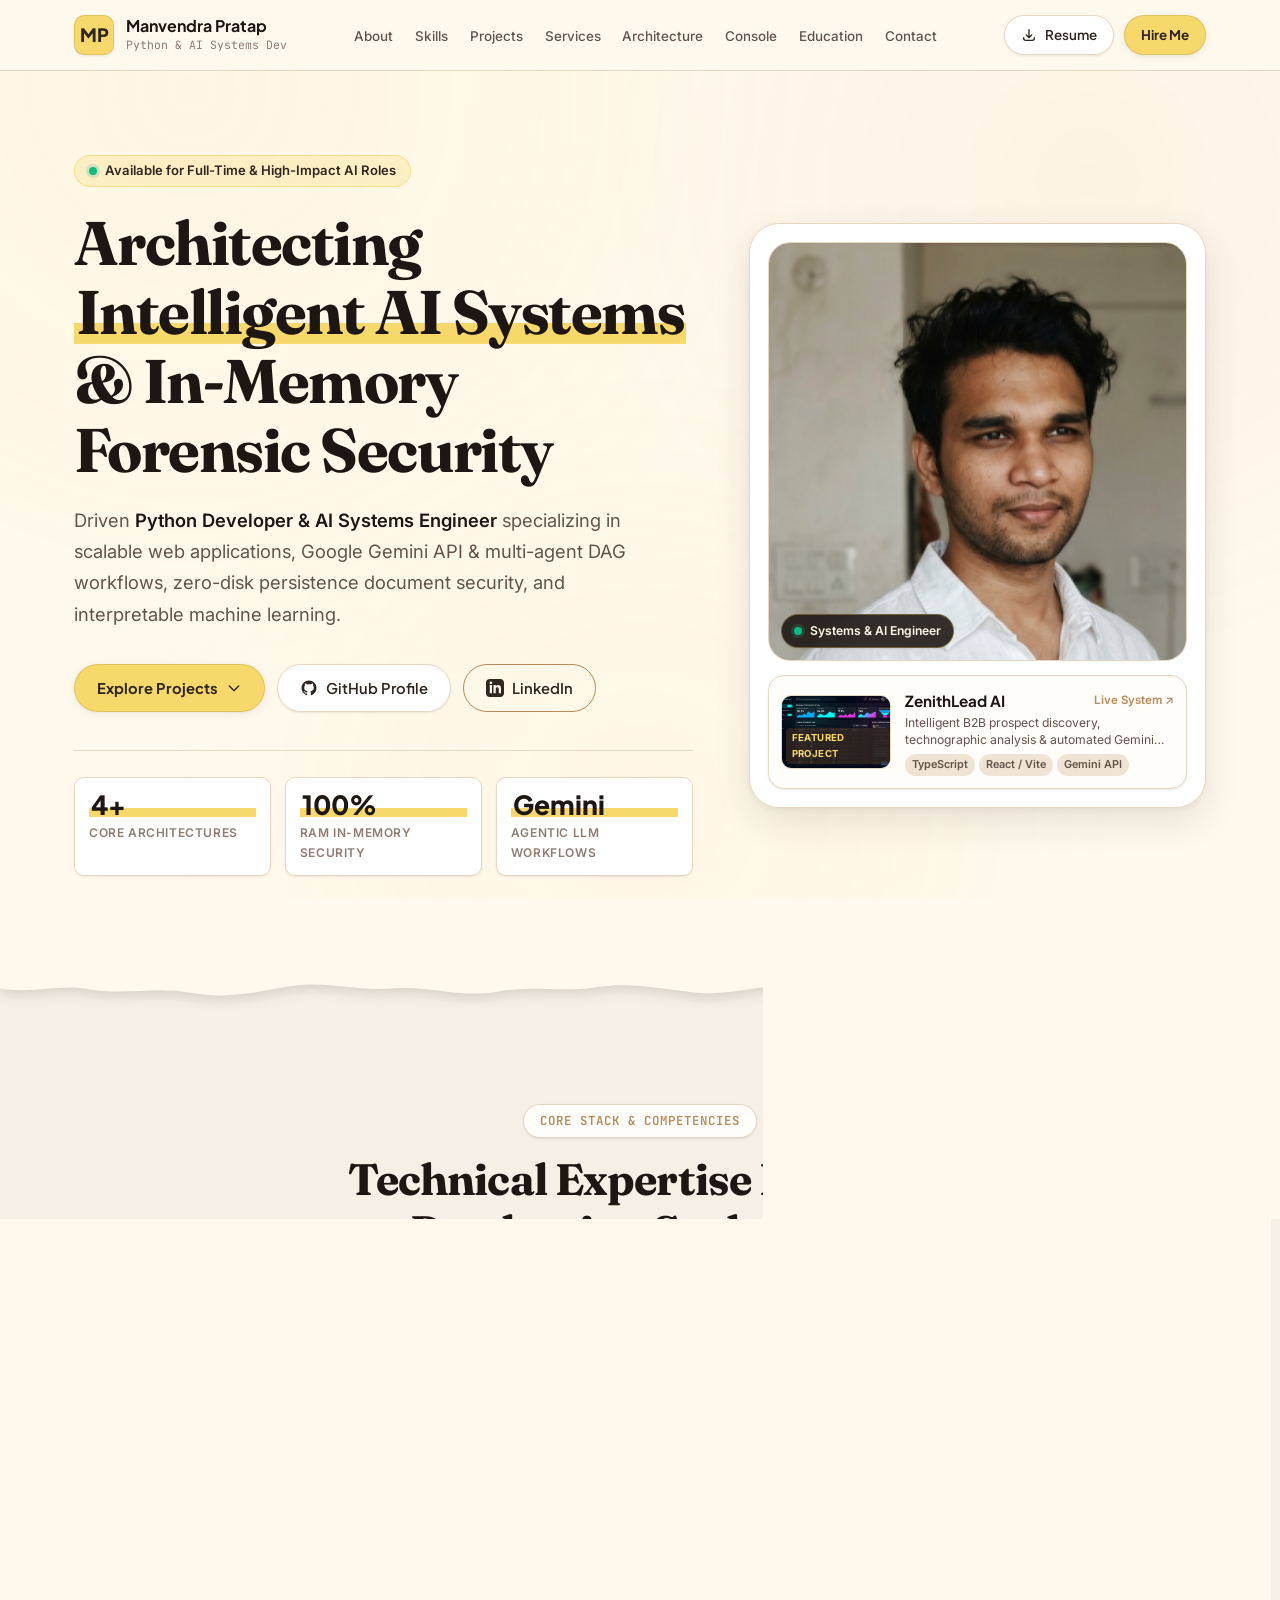
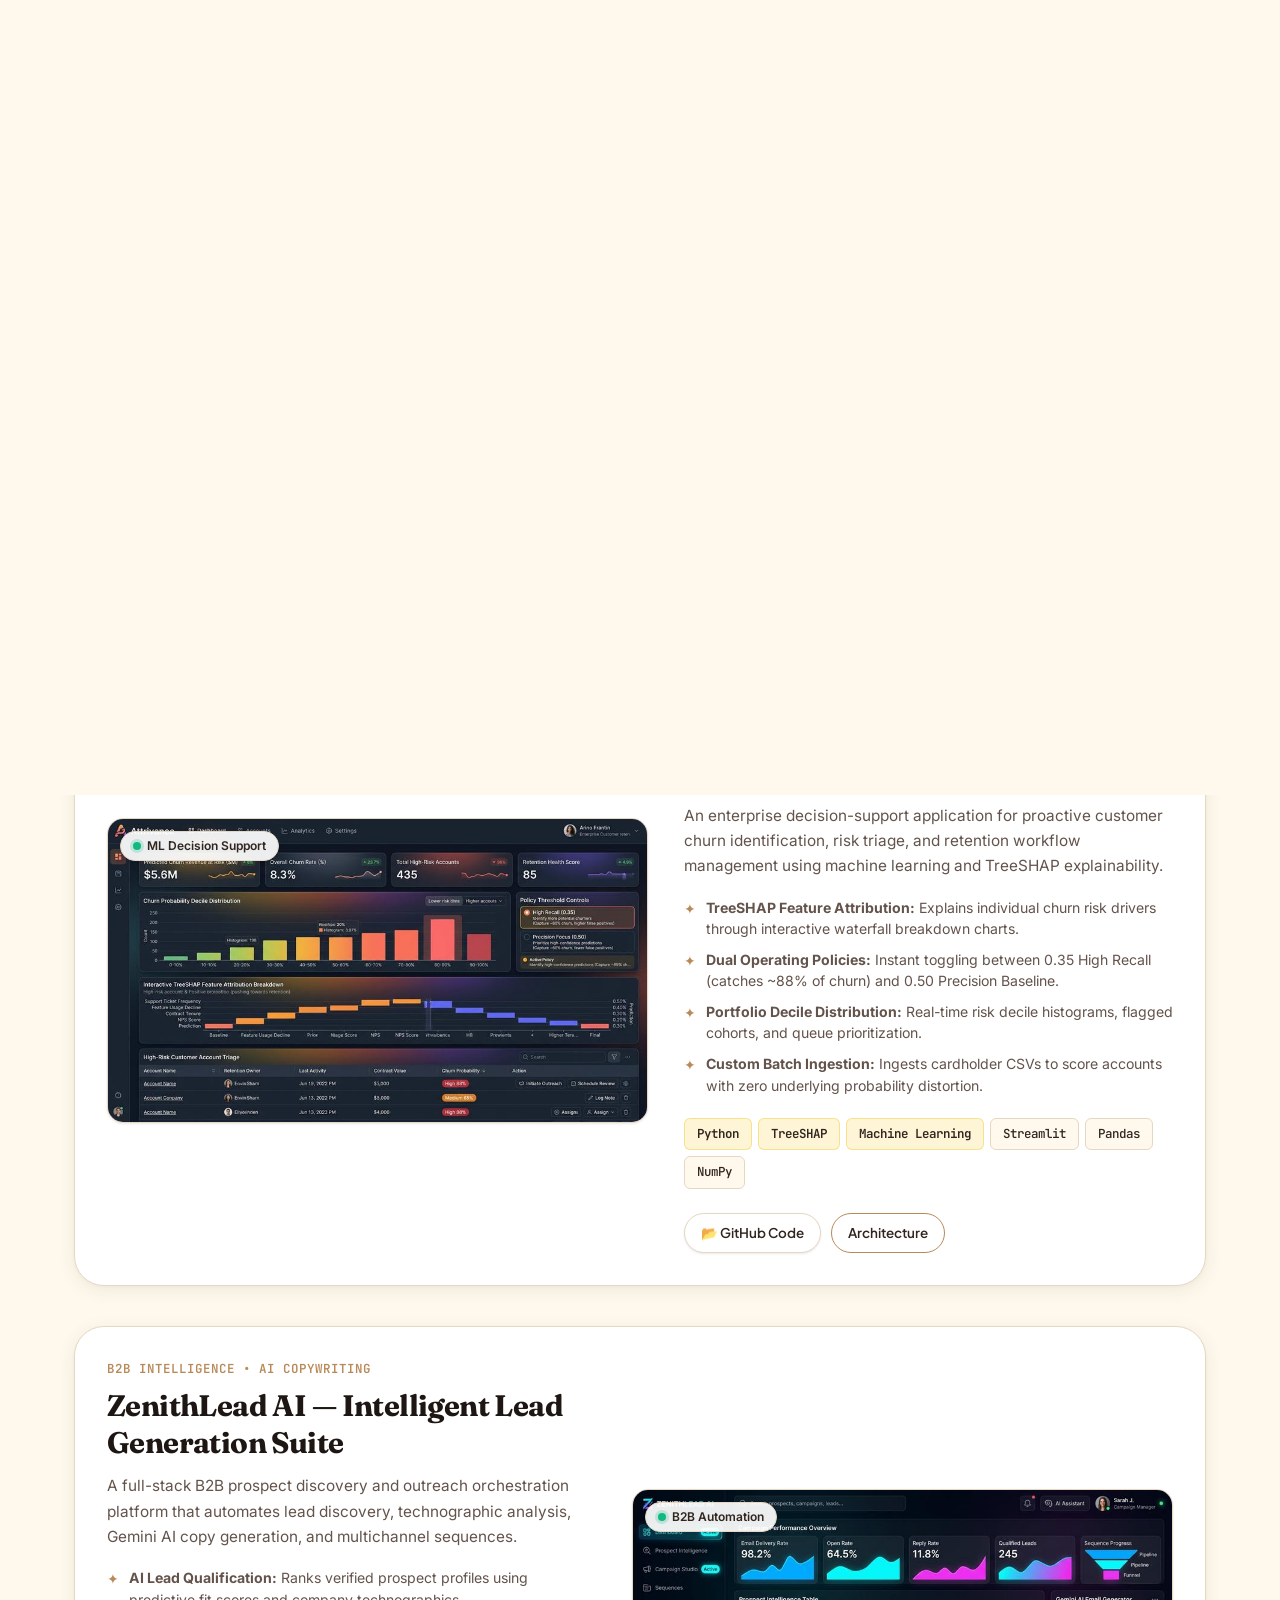
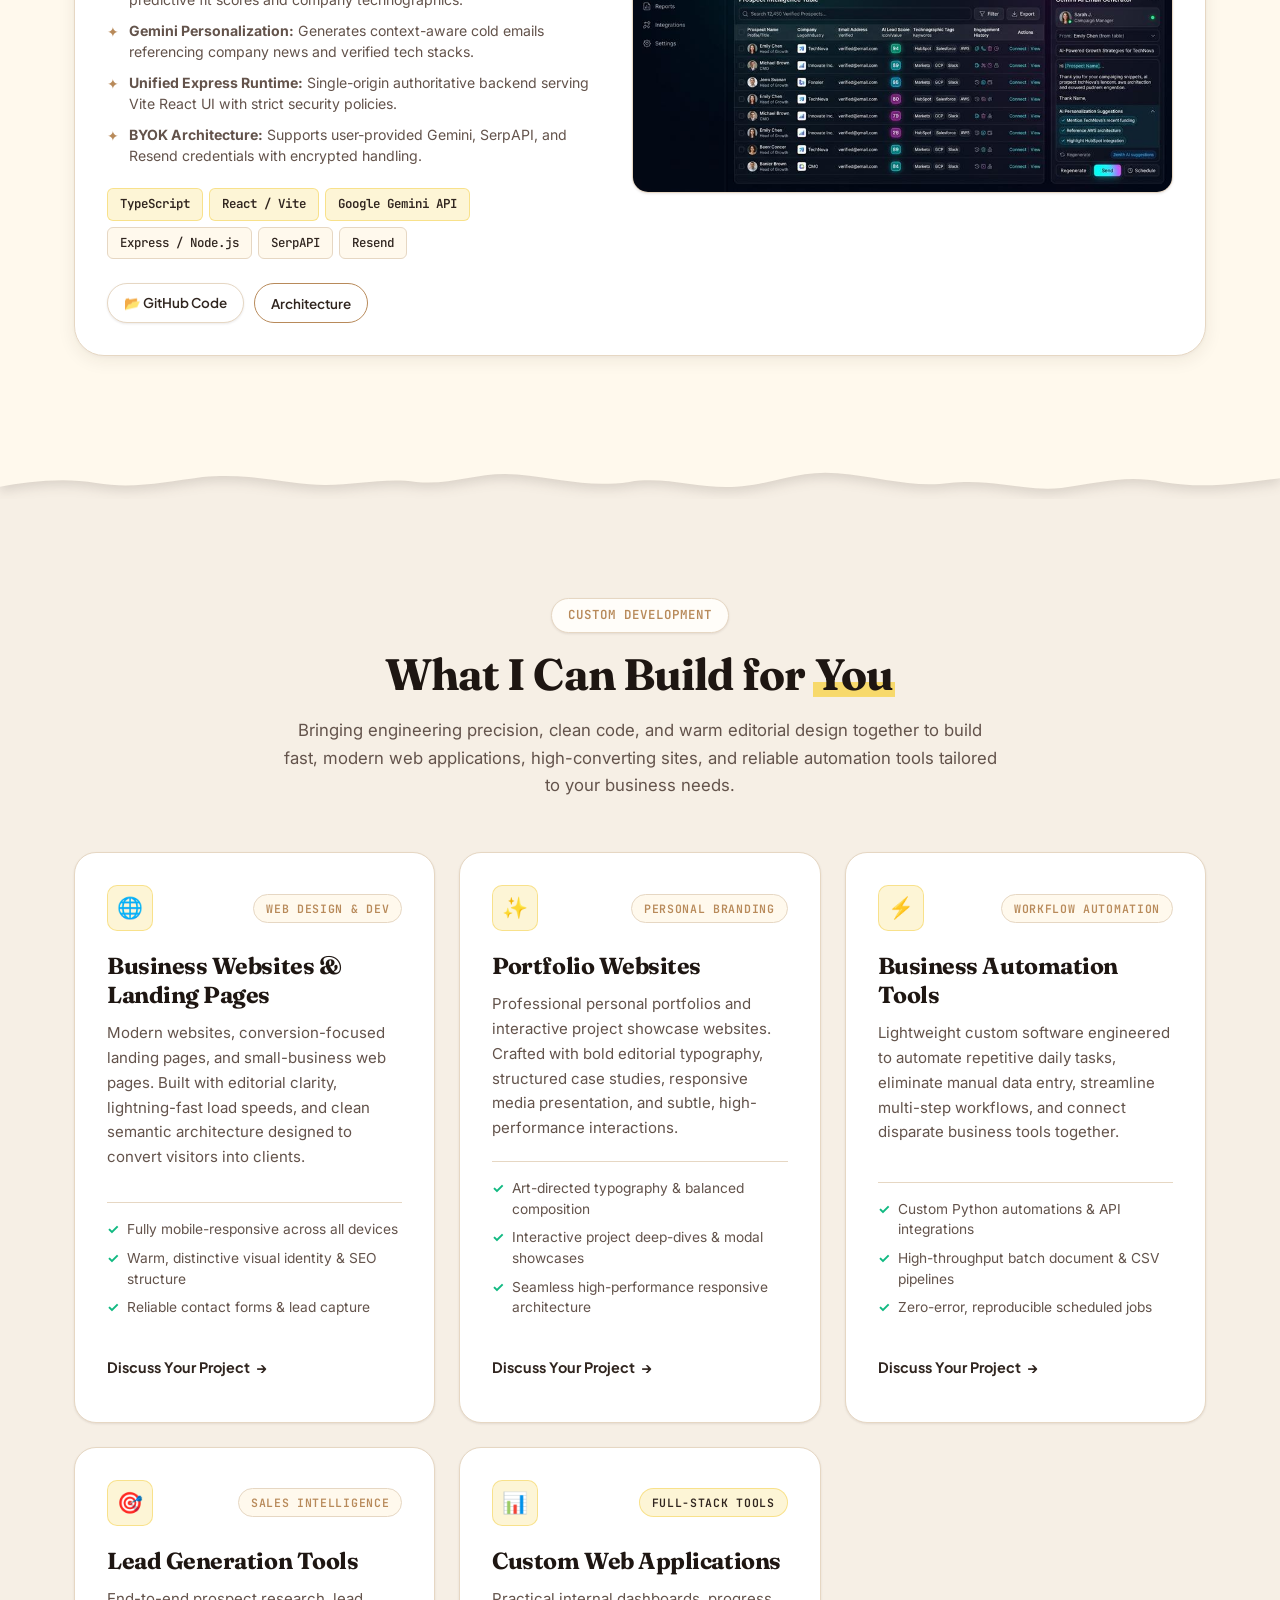
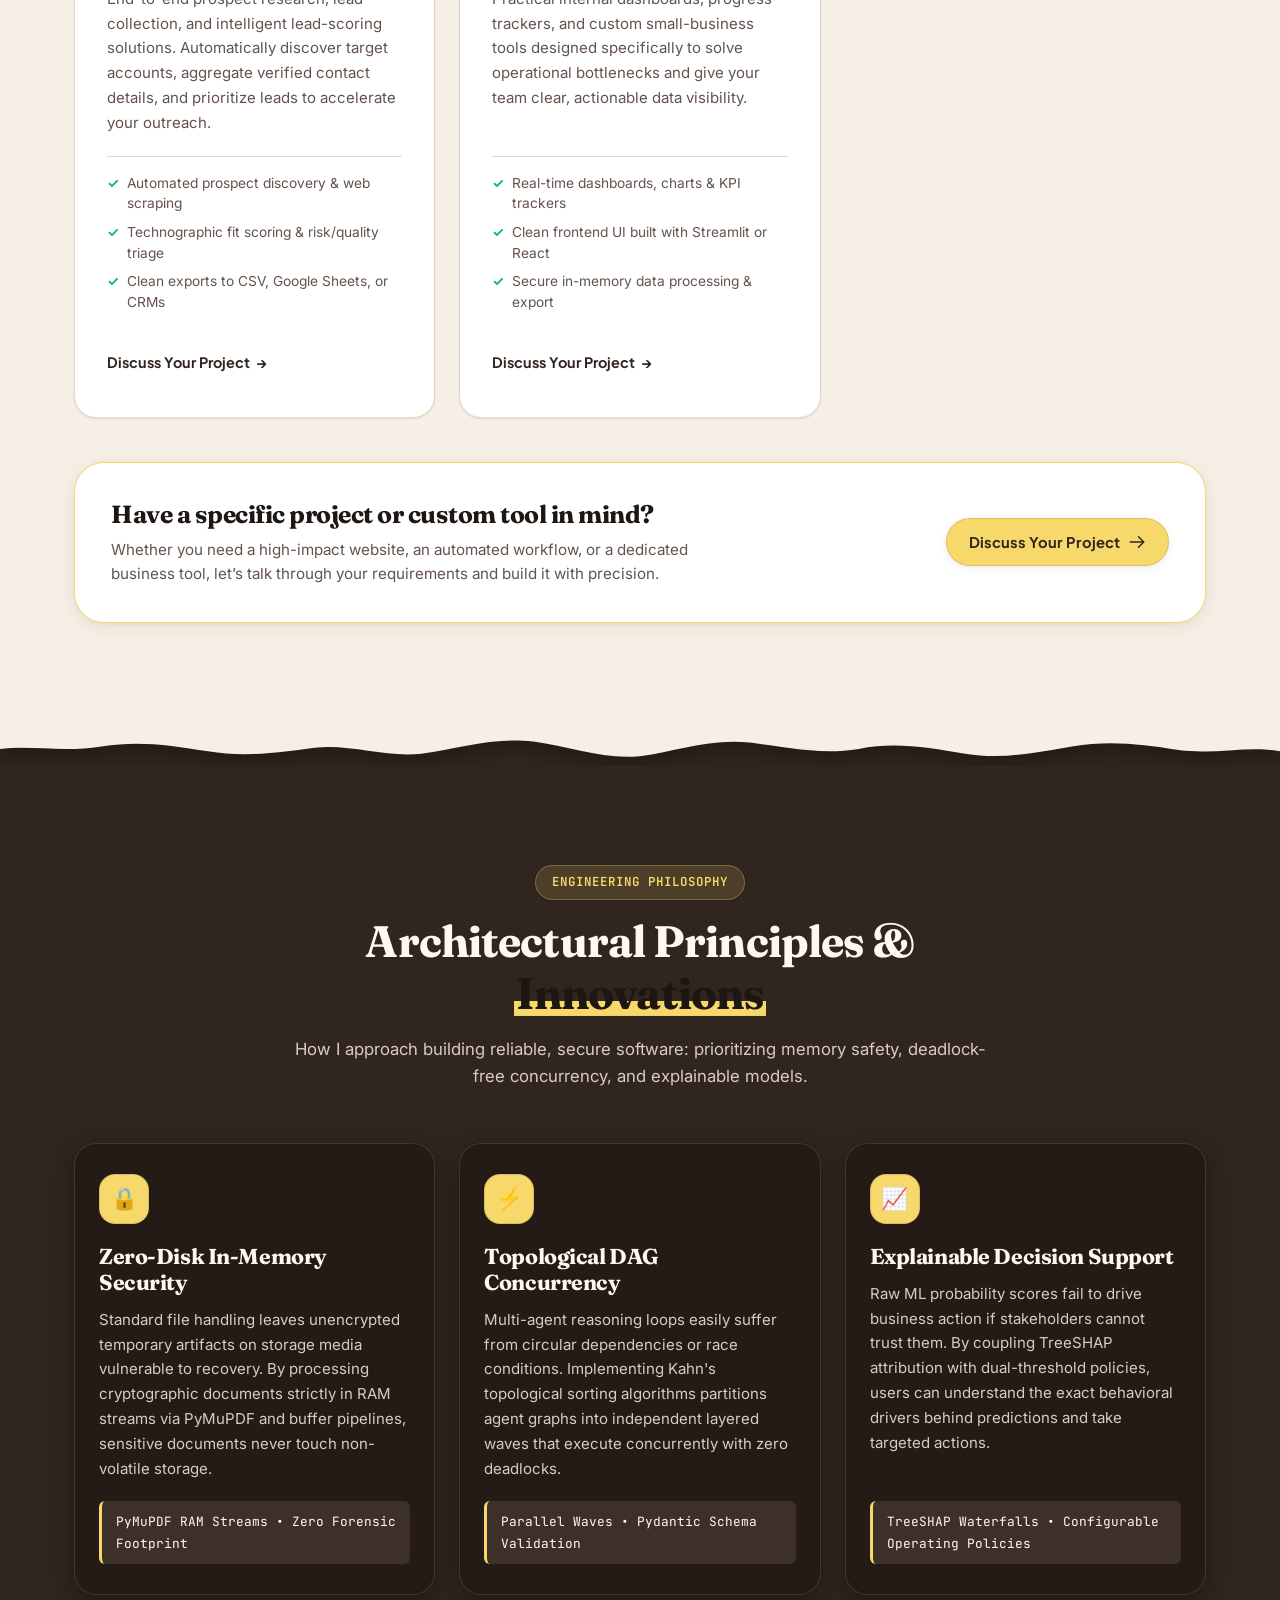
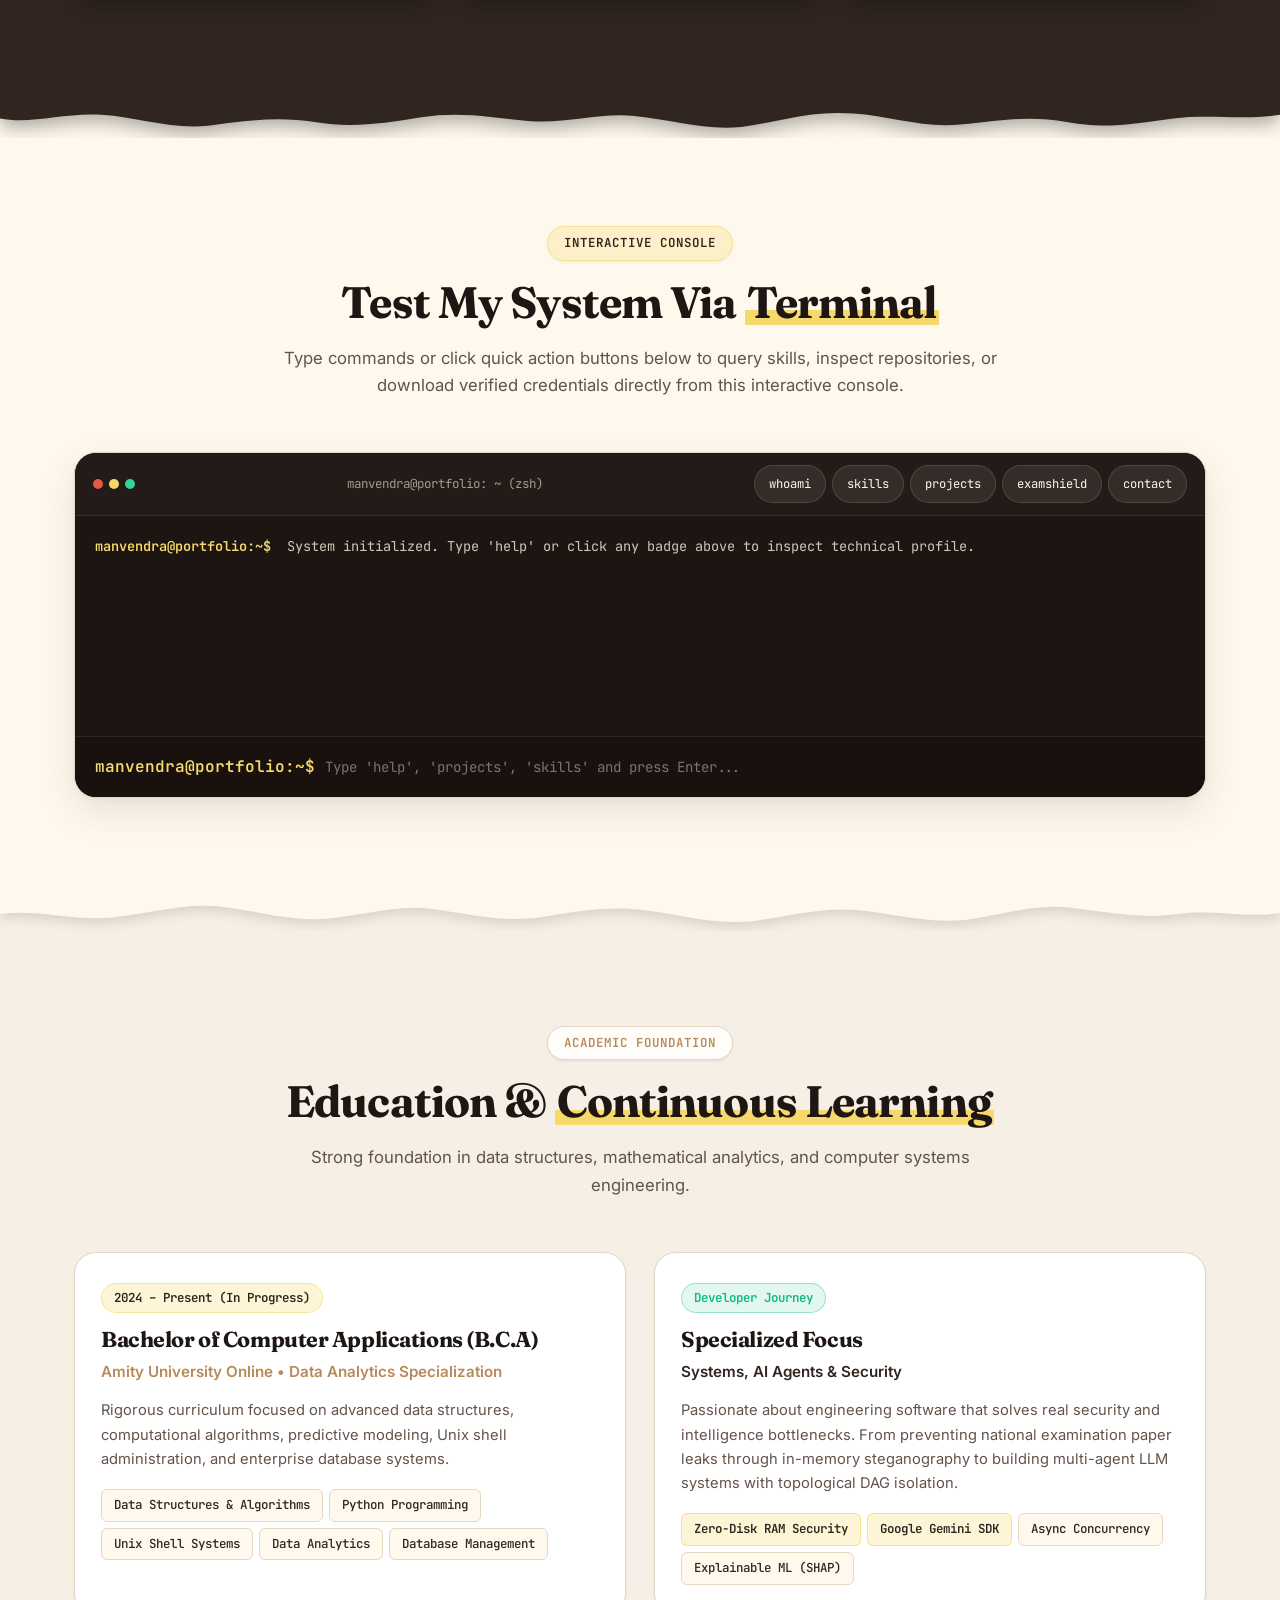
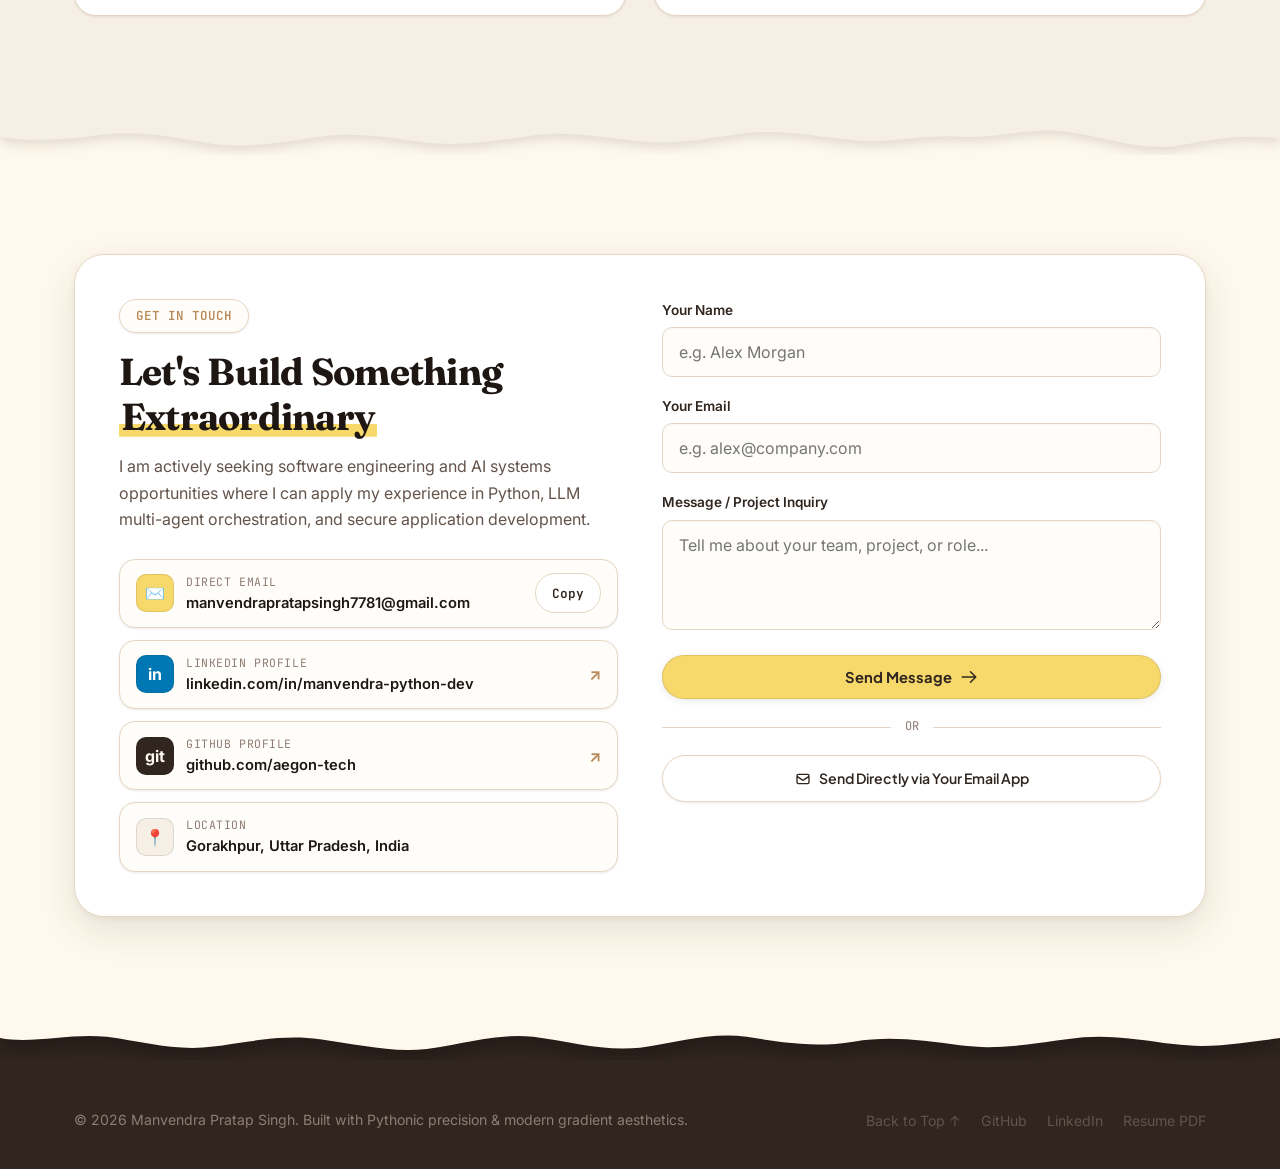
==== commit 569012b9: "Refine portfolio: warm editorial day theme with realistic torn-paper section transitions and ZenithL" ====
--- a/index.html
+++ b/index.html
@@ -1,5 +1,5 @@
 <!DOCTYPE html>
-<html lang="en" data-theme="dark">
+<html lang="en">
 <head>
   <meta charset="UTF-8">
   <meta name="viewport" content="width=device-width, initial-scale=1.0">
@@ -20,14 +20,20 @@
   <!-- Favicon -->
   <link rel="icon" href="data:image/svg+xml,<svg xmlns=%22http://www.w3.org/2000/svg%22 viewBox=%220 0 100 100%22><text y=%22.9em%22 font-size=%2290%22>⚡</text></svg>">
 
+  <!-- Google Fonts Preconnect & Editorial Typefaces -->
+  <link rel="preconnect" href="https://fonts.googleapis.com">
+  <link rel="preconnect" href="https://fonts.gstatic.com" crossorigin>
+  <link href="https://fonts.googleapis.com/css2?family=Fraunces:ital,opsz,wght@0,9..144,500;0,9..144,600;0,9..144,700;0,9..144,800;1,9..144,500;1,9..144,600&family=Inter:wght@400;500;600&family=JetBrains+Mono:wght@400;500;600&family=Plus+Jakarta+Sans:wght@500;600;700;800&display=swap" rel="stylesheet">
+
   <!-- Stylesheet -->
   <link rel="stylesheet" href="css/style.css">
 </head>
 <body>
 
-  <!-- Dynamic Ambient Glow & Mouse Spotlight -->
+  <!-- Dynamic Ambient Glow & Mouse Spotlight (Subtle warm warmth) -->
   <div class="ambient-mesh" aria-hidden="true"></div>
   <div class="spotlight" aria-hidden="true"></div>
+  <div class="mobile-menu-backdrop" id="mobileMenuBackdrop" aria-hidden="true"></div>
 
   <!-- ========================================================================
        NAVIGATION HEADER
@@ -47,27 +53,33 @@
           <li><a href="#about" class="nav-link">About</a></li>
           <li><a href="#skills" class="nav-link">Skills</a></li>
           <li><a href="#projects" class="nav-link">Projects</a></li>
+          <li><a href="#services" class="nav-link">Services</a></li>
           <li><a href="#architecture" class="nav-link">Architecture</a></li>
           <li><a href="#terminal" class="nav-link">Console</a></li>
           <li><a href="#education" class="nav-link">Education</a></li>
           <li><a href="#contact" class="nav-link">Contact</a></li>
+          <li class="mobile-nav-actions">
+            <a href="assets/Manvendra_Pratap_Singh_Resume.pdf" download="Manvendra_Pratap_Singh_Resume.pdf" class="btn btn-secondary btn-sm mobile-action-btn">
+              <svg width="16" height="16" fill="none" stroke="currentColor" viewBox="0 0 24 24"><path stroke-linecap="round" stroke-linejoin="round" stroke-width="2" d="M4 16v1a3 3 0 003 3h10a3 3 0 003-3v-1m-4-4l-4 4m0 0l-4-4m4 4V4"></path></svg>
+              <span>Download Resume</span>
+            </a>
+            <a href="#contact" class="btn btn-primary btn-sm mobile-action-btn">Hire Me</a>
+          </li>
         </ul>
       </nav>
 
       <div class="nav-actions">
-        <button class="theme-toggle-btn" id="themeToggle" aria-label="Toggle Color Theme" title="Toggle Theme">
-          <svg width="18" height="18" fill="none" stroke="currentColor" viewBox="0 0 24 24"><path stroke-linecap="round" stroke-linejoin="round" stroke-width="2" d="M12 3v1m0 16v1m9-9h-1M4 12H3m15.364 6.364l-.707-.707M6.343 6.343l-.707-.707m12.728 0l-.707.707M6.343 17.657l-.707.707M16 12a4 4 0 11-8 0 4 4 0 018 0z"></path></svg>
-        </button>
-
         <a href="assets/Manvendra_Pratap_Singh_Resume.pdf" download="Manvendra_Pratap_Singh_Resume.pdf" class="btn btn-secondary btn-sm" id="navResumeBtn">
           <svg width="16" height="16" fill="none" stroke="currentColor" viewBox="0 0 24 24"><path stroke-linecap="round" stroke-linejoin="round" stroke-width="2" d="M4 16v1a3 3 0 003 3h10a3 3 0 003-3v-1m-4-4l-4 4m0 0l-4-4m4 4V4"></path></svg>
           <span>Resume</span>
         </a>
 
-        <a href="#contact" class="btn btn-primary btn-sm">Hire Me</a>
+        <a href="#contact" class="btn btn-primary btn-sm" id="navHireBtn">Hire Me</a>
 
         <button class="mobile-menu-btn" aria-label="Open Mobile Menu" aria-expanded="false">
-          <svg width="24" height="24" fill="none" stroke="currentColor" viewBox="0 0 24 24"><path stroke-linecap="round" stroke-linejoin="round" stroke-width="2" d="M4 6h16M4 12h16m-7 6h7"></path></svg>
+          <span class="hamburger-bar"></span>
+          <span class="hamburger-bar"></span>
+          <span class="hamburger-bar"></span>
         </button>
       </div>
     </div>
@@ -125,43 +137,47 @@
           </div>
         </div>
 
-        <!-- Hero Right Column: Profile Avatar & Live Console Preview -->
+        <!-- Hero Right Column: Profile & ZenithLead AI Showcase -->
         <div class="hero-visual-card">
           <div class="profile-hero-frame">
-            <!-- Floating Highlights -->
-            <div class="floating-badge badge-top-right">
-              <span style="font-size: 1.1rem;">🛡️</span>
-              <span>In-Memory Forensic Steganography</span>
-            </div>
-            <div class="floating-badge badge-bottom-left">
-              <span style="font-size: 1.1rem;">🧠</span>
-              <span>Gemini Multi-Agent DAGs</span>
-            </div>
-
             <div class="profile-avatar-wrap">
               <img src="assets/images/manvendra_profile.png" alt="Manvendra Pratap Singh" class="profile-avatar-img" width="305" height="401" fetchpriority="high" decoding="async">
-            </div>
-
-            <!-- Mini Live Console Widget -->
-            <div class="hero-console-snippet">
-              <div class="console-topbar">
-                <span class="console-dot red"></span>
-                <span class="console-dot yellow"></span>
-                <span class="console-dot green"></span>
-                <span class="console-title">agent_orchestrator.py</span>
-              </div>
-              <div class="console-code">
-                <span class="hl-keyword">from</span> gemini_agent <span class="hl-keyword">import</span> DAGRunner, InMemBuffer<br>
-                <span class="hl-comment"># Initializing zero-persistence forensic pipeline</span><br>
-                pipeline = DAGRunner(concurrency=<span class="hl-str">"async"</span>)<br>
-                doc_stream = InMemBuffer.secure_watermark(trace_id=<span class="hl-str">"GORAKHPUR_C4"</span>)<br>
-                result = pipeline.execute_layers(schema=ValidatedSchema)
+              <div class="profile-verified-badge">
+                <span class="status-dot"></span>
+                <span>Systems & AI Engineer</span>
+              </div>
+            </div>
+
+            <!-- Authentic Featured Project Card: ZenithLead AI -->
+            <div class="hero-project-preview" data-open-project="zenithlead" tabindex="0" role="button" aria-label="Inspect ZenithLead AI Lead Intelligence Platform">
+              <div class="hero-preview-thumb">
+                <img src="assets/images/zenithlead_preview.jpg" alt="ZenithLead AI Platform Dashboard" width="360" height="202" loading="eager" decoding="async">
+                <span class="preview-tag-pill">Featured Project</span>
+              </div>
+              <div class="hero-preview-details">
+                <div class="hero-preview-header">
+                  <span class="hero-preview-title">ZenithLead AI</span>
+                  <span class="hero-preview-badge">Live System ↗</span>
+                </div>
+                <p class="hero-preview-desc">Intelligent B2B prospect discovery, technographic analysis & automated Gemini outreach suite.</p>
+                <div class="hero-preview-meta">
+                  <span class="hero-mini-tag">TypeScript</span>
+                  <span class="hero-mini-tag">React / Vite</span>
+                  <span class="hero-mini-tag">Gemini API</span>
+                </div>
               </div>
             </div>
           </div>
         </div>
       </div>
     </section>
+
+    <!-- Torn Paper Sheet 1 to 2: Hero to Skills Matrix -->
+    <div class="torn-paper-divider torn-hero-to-skills" aria-hidden="true">
+      <svg viewBox="0 0 1200 36" preserveAspectRatio="none" class="torn-paper-svg">
+        <path class="torn-top-sheet" d="M0,0 L1200,0 L1200,18 C1170,16 1145,24 1115,20 C1080,15 1055,27 1020,22 C990,17 965,23 930,18 C895,12 870,26 840,21 C805,16 780,24 745,19 C715,14 690,25 655,23 C620,20 595,14 560,18 C525,23 500,16 465,22 C430,27 405,17 370,19 C335,22 310,13 275,17 C240,22 215,28 180,23 C145,17 120,25 85,20 C55,15 30,24 0,19 Z"></path>
+      </svg>
+    </div>
 
     <!-- ========================================================================
          TECHNICAL SKILLS MATRIX SECTION
@@ -183,7 +199,7 @@
               <div class="skill-icon-bubble">⚡</div>
               <div>
                 <h3 class="skill-cat-title">Languages</h3>
-                <span style="font-size: 0.8rem; color: var(--text-muted);">Systems & Querying</span>
+                <span class="skill-cat-subtitle">Systems & Querying</span>
               </div>
             </div>
             <div class="skill-badge-cloud">
@@ -203,7 +219,7 @@
               <div class="skill-icon-bubble purple">🧠</div>
               <div>
                 <h3 class="skill-cat-title">AI & Agentic Systems</h3>
-                <span style="font-size: 0.8rem; color: var(--text-muted);">Workflows & LLM Orchestration</span>
+                <span class="skill-cat-subtitle">Workflows & LLM Orchestration</span>
               </div>
             </div>
             <div class="skill-badge-cloud">
@@ -223,7 +239,7 @@
               <div class="skill-icon-bubble cyan">🛠️</div>
               <div>
                 <h3 class="skill-cat-title">Frameworks & Libraries</h3>
-                <span style="font-size: 0.8rem; color: var(--text-muted);">Web & Document Engines</span>
+                <span class="skill-cat-subtitle">Web & Document Engines</span>
               </div>
             </div>
             <div class="skill-badge-cloud">
@@ -243,7 +259,7 @@
               <div class="skill-icon-bubble amber">📊</div>
               <div>
                 <h3 class="skill-cat-title">Data Analytics & ML</h3>
-                <span style="font-size: 0.8rem; color: var(--text-muted);">Interpretability & Processing</span>
+                <span class="skill-cat-subtitle">Interpretability & Processing</span>
               </div>
             </div>
             <div class="skill-badge-cloud">
@@ -259,6 +275,13 @@
         </div>
       </div>
     </section>
+
+    <!-- Torn Paper Sheet 2 to 3: Skills to Featured Projects -->
+    <div class="torn-paper-divider torn-skills-to-projects" aria-hidden="true">
+      <svg viewBox="0 0 1200 36" preserveAspectRatio="none" class="torn-paper-svg">
+        <path class="torn-top-sheet" d="M0,0 L1200,0 L1200,22 C1165,26 1135,17 1100,21 C1065,26 1035,16 1000,18 C960,21 935,28 895,24 C860,20 835,14 800,19 C765,25 735,20 700,26 C665,31 635,18 600,21 C560,25 530,16 490,19 C455,22 425,29 390,24 C355,18 325,25 290,20 C250,14 220,26 185,22 C150,18 120,24 85,19 C55,14 25,23 0,17 Z"></path>
+      </svg>
+    </div>
 
     <!-- ========================================================================
          FEATURED PROJECTS SHOWCASE (WITH VISUAL SCREENSHOTS & DEEP DIVES)
@@ -528,6 +551,151 @@
       </div>
     </section>
 
+    <!-- Torn Paper Sheet 3 to 4: Featured Projects to Services -->
+    <div class="torn-paper-divider torn-projects-to-services" aria-hidden="true">
+      <svg viewBox="0 0 1200 36" preserveAspectRatio="none" class="torn-paper-svg">
+        <path class="torn-top-sheet" d="M0,0 L1200,0 L1200,19 C1160,23 1130,28 1090,22 C1055,16 1030,23 995,27 C960,30 930,19 890,23 C855,27 825,18 785,15 C750,12 725,24 690,26 C655,28 625,17 590,22 C550,27 525,19 485,16 C450,13 425,25 390,22 C355,18 325,27 290,24 C250,20 225,15 190,18 C155,22 125,28 90,23 C60,18 25,22 0,26 Z"></path>
+      </svg>
+    </div>
+
+    <!-- ========================================================================
+         WHAT I CAN BUILD FOR YOU (Services & Solutions)
+         ======================================================================== -->
+    <section class="services-section" id="services">
+      <div class="container">
+        <div class="section-header">
+          <span class="section-pill">Custom Development</span>
+          <h2 class="section-title">What I Can Build for <span class="text-gradient">You</span></h2>
+          <p class="section-desc">
+            Bringing engineering precision, clean code, and warm editorial design together to build fast, modern web applications, high-converting sites, and reliable automation tools tailored to your business needs.
+          </p>
+        </div>
+
+        <div class="services-grid">
+          <!-- Service 1: Business Websites & Landing Pages -->
+          <article class="service-card">
+            <div class="service-card-top">
+              <div class="service-icon-box">🌐</div>
+              <span class="service-badge">Web Design & Dev</span>
+            </div>
+            <h3 class="service-title">Business Websites & Landing Pages</h3>
+            <p class="service-description">
+              Modern websites, conversion-focused landing pages, and small-business web pages. Built with editorial clarity, lightning-fast load speeds, and clean semantic architecture designed to convert visitors into clients.
+            </p>
+            <ul class="service-deliverables">
+              <li><span class="service-check">✓</span> Fully mobile-responsive across all devices</li>
+              <li><span class="service-check">✓</span> Warm, distinctive visual identity & SEO structure</li>
+              <li><span class="service-check">✓</span> Reliable contact forms & lead capture</li>
+            </ul>
+            <div class="service-card-footer">
+              <a href="#contact" class="service-link">Discuss Your Project <span>→</span></a>
+            </div>
+          </article>
+
+          <!-- Service 2: Portfolio Websites -->
+          <article class="service-card">
+            <div class="service-card-top">
+              <div class="service-icon-box">✨</div>
+              <span class="service-badge">Personal Branding</span>
+            </div>
+            <h3 class="service-title">Portfolio Websites</h3>
+            <p class="service-description">
+              Professional personal portfolios and interactive project showcase websites. Crafted with bold editorial typography, structured case studies, responsive media presentation, and subtle, high-performance interactions.
+            </p>
+            <ul class="service-deliverables">
+              <li><span class="service-check">✓</span> Art-directed typography & balanced composition</li>
+              <li><span class="service-check">✓</span> Interactive project deep-dives & modal showcases</li>
+              <li><span class="service-check">✓</span> Seamless high-performance responsive architecture</li>
+            </ul>
+            <div class="service-card-footer">
+              <a href="#contact" class="service-link">Discuss Your Project <span>→</span></a>
+            </div>
+          </article>
+
+          <!-- Service 3: Business Automation Tools -->
+          <article class="service-card">
+            <div class="service-card-top">
+              <div class="service-icon-box">⚡</div>
+              <span class="service-badge">Workflow Automation</span>
+            </div>
+            <h3 class="service-title">Business Automation Tools</h3>
+            <p class="service-description">
+              Lightweight custom software engineered to automate repetitive daily tasks, eliminate manual data entry, streamline multi-step workflows, and connect disparate business tools together.
+            </p>
+            <ul class="service-deliverables">
+              <li><span class="service-check">✓</span> Custom Python automations & API integrations</li>
+              <li><span class="service-check">✓</span> High-throughput batch document & CSV pipelines</li>
+              <li><span class="service-check">✓</span> Zero-error, reproducible scheduled jobs</li>
+            </ul>
+            <div class="service-card-footer">
+              <a href="#contact" class="service-link">Discuss Your Project <span>→</span></a>
+            </div>
+          </article>
+
+          <!-- Service 4: Lead Generation Tools -->
+          <article class="service-card">
+            <div class="service-card-top">
+              <div class="service-icon-box">🎯</div>
+              <span class="service-badge">Sales Intelligence</span>
+            </div>
+            <h3 class="service-title">Lead Generation Tools</h3>
+            <p class="service-description">
+              End-to-end prospect research, lead collection, and intelligent lead-scoring solutions. Automatically discover target accounts, aggregate verified contact details, and prioritize leads to accelerate your outreach.
+            </p>
+            <ul class="service-deliverables">
+              <li><span class="service-check">✓</span> Automated prospect discovery & web scraping</li>
+              <li><span class="service-check">✓</span> Technographic fit scoring & risk/quality triage</li>
+              <li><span class="service-check">✓</span> Clean exports to CSV, Google Sheets, or CRMs</li>
+            </ul>
+            <div class="service-card-footer">
+              <a href="#contact" class="service-link">Discuss Your Project <span>→</span></a>
+            </div>
+          </article>
+
+          <!-- Service 5: Custom Web Applications -->
+          <article class="service-card service-card-highlight">
+            <div class="service-card-top">
+              <div class="service-icon-box">📊</div>
+              <span class="service-badge featured">Full-Stack Tools</span>
+            </div>
+            <h3 class="service-title">Custom Web Applications</h3>
+            <p class="service-description">
+              Practical internal dashboards, progress trackers, and custom small-business tools designed specifically to solve operational bottlenecks and give your team clear, actionable data visibility.
+            </p>
+            <ul class="service-deliverables">
+              <li><span class="service-check">✓</span> Real-time dashboards, charts & KPI trackers</li>
+              <li><span class="service-check">✓</span> Clean frontend UI built with Streamlit or React</li>
+              <li><span class="service-check">✓</span> Secure in-memory data processing & export</li>
+            </ul>
+            <div class="service-card-footer">
+              <a href="#contact" class="service-link">Discuss Your Project <span>→</span></a>
+            </div>
+          </article>
+        </div>
+
+        <!-- Section Call to Action Banner -->
+        <div class="services-cta-banner">
+          <div class="services-cta-content">
+            <h3 class="services-cta-title">Have a specific project or custom tool in mind?</h3>
+            <p class="services-cta-desc">
+              Whether you need a high-impact website, an automated workflow, or a dedicated business tool, let’s talk through your requirements and build it with precision.
+            </p>
+          </div>
+          <a href="#contact" class="btn btn-primary">
+            <span>Discuss Your Project</span>
+            <svg width="18" height="18" fill="none" stroke="currentColor" viewBox="0 0 24 24"><path stroke-linecap="round" stroke-linejoin="round" stroke-width="2" d="M14 5l7 7m0 0l-7 7m7-7H3"></path></svg>
+          </a>
+        </div>
+      </div>
+    </section>
+
+    <!-- Torn Paper Sheet 4 to 5: Services to System Architecture -->
+    <div class="torn-paper-divider torn-services-to-arch" aria-hidden="true">
+      <svg viewBox="0 0 1200 36" preserveAspectRatio="none" class="torn-paper-svg">
+        <path class="torn-top-sheet" d="M0,0 L1200,0 L1200,24 C1170,19 1140,27 1105,23 C1070,18 1040,15 1005,20 C970,25 940,31 905,26 C870,21 840,16 805,22 C770,27 740,21 705,17 C665,13 635,24 600,28 C565,31 535,20 500,16 C460,12 430,22 395,26 C360,29 330,18 295,21 C260,25 230,29 195,24 C160,19 130,15 95,20 C60,25 30,19 0,22 Z"></path>
+      </svg>
+    </div>
+
     <!-- ========================================================================
          SYSTEM ARCHITECTURE & INNOVATIONS SECTION
          ======================================================================== -->
@@ -581,12 +749,19 @@
       </div>
     </section>
 
+    <!-- Torn Paper Sheet 5 to 6: Architecture to Interactive Terminal -->
+    <div class="torn-paper-divider torn-arch-to-terminal" aria-hidden="true">
+      <svg viewBox="0 0 1200 36" preserveAspectRatio="none" class="torn-paper-svg">
+        <path class="torn-top-sheet" d="M0,0 L1200,0 L1200,17 C1165,22 1135,16 1100,20 C1065,24 1035,29 1000,23 C965,17 935,22 900,25 C865,28 835,18 800,16 C760,13 730,23 695,27 C660,30 630,21 595,18 C560,15 530,25 495,22 C460,19 430,14 395,19 C360,24 330,28 295,23 C260,18 230,22 195,26 C160,29 130,19 95,17 C60,15 30,25 0,20 Z"></path>
+      </svg>
+    </div>
+
     <!-- ========================================================================
          INTERACTIVE LIVE TERMINAL CONSOLE
          ======================================================================== -->
     <section class="terminal-section" id="terminal">
       <div class="container">
-        <div class="section-header" style="margin-bottom: 36px;">
+        <div class="section-header">
           <span class="section-pill cyan">Interactive Console</span>
           <h2 class="section-title">Test My System Via <span class="text-gradient-cyan">Terminal</span></h2>
           <p class="section-desc">
@@ -618,13 +793,20 @@
             </div>
           </div>
 
-          <div class="term-input-row" style="padding: 12px 20px; background: rgba(5, 8, 16, 0.9); border-top: 1px solid rgba(255,255,255,0.06);">
+          <div class="term-input-row">
             <span class="term-prompt">manvendra@portfolio:~$</span>
             <input type="text" id="termInput" class="term-input" placeholder="Type 'help', 'projects', 'skills' and press Enter..." autocomplete="off" spellcheck="false">
           </div>
         </div>
       </div>
     </section>
+
+    <!-- Torn Paper Sheet 6 to 7: Interactive Terminal to Education -->
+    <div class="torn-paper-divider torn-terminal-to-edu" aria-hidden="true">
+      <svg viewBox="0 0 1200 36" preserveAspectRatio="none" class="torn-paper-svg">
+        <path class="torn-top-sheet" d="M0,0 L1200,0 L1200,21 C1170,26 1140,18 1105,22 C1070,26 1040,21 1005,17 C970,13 940,23 905,27 C870,30 840,22 805,19 C770,16 740,24 705,28 C670,31 640,23 605,19 C570,15 540,20 505,25 C470,29 440,22 405,18 C370,14 340,24 305,26 C270,28 240,19 205,16 C170,13 140,22 105,25 C70,28 35,18 0,22 Z"></path>
+      </svg>
+    </div>
 
     <!-- ========================================================================
          EDUCATION & BACKGROUND SECTION
@@ -657,9 +839,9 @@
           </div>
 
           <div class="glass-panel edu-card" id="about">
-            <span class="edu-badge-date" style="background: rgba(16, 185, 129, 0.12); border-color: rgba(16, 185, 129, 0.3); color: #34d399;">Developer Journey</span>
+            <span class="edu-badge-date journey">Developer Journey</span>
             <h3 class="edu-degree">Specialized Focus</h3>
-            <div class="edu-institution" style="color: var(--accent-purple);">Systems, AI Agents & Security</div>
+            <div class="edu-institution journey-subtitle">Systems, AI Agents & Security</div>
             <p class="edu-details">
               Passionate about engineering software that solves real security and intelligence bottlenecks. From preventing national examination paper leaks through in-memory steganography to building multi-agent LLM systems with topological DAG isolation.
             </p>
@@ -673,6 +855,13 @@
         </div>
       </div>
     </section>
+
+    <!-- Torn Paper Sheet 7 to 8: Education to Contact & Reach Out -->
+    <div class="torn-paper-divider torn-edu-to-contact" aria-hidden="true">
+      <svg viewBox="0 0 1200 36" preserveAspectRatio="none" class="torn-paper-svg">
+        <path class="torn-top-sheet" d="M0,0 L1200,0 L1200,23 C1165,18 1135,24 1100,29 C1065,32 1035,21 1000,17 C965,13 935,23 900,21 C865,19 835,27 800,24 C765,21 735,15 700,18 C665,22 635,28 600,25 C565,22 535,16 500,20 C465,24 435,29 400,26 C365,22 335,17 300,21 C265,25 235,31 200,27 C165,22 135,16 100,19 C65,23 30,26 0,21 Z"></path>
+      </svg>
+    </div>
 
     <!-- ========================================================================
          CONTACT & REACH OUT SECTION
@@ -681,7 +870,7 @@
       <div class="container">
         <div class="contact-card-wrapper">
           <div class="contact-info-col">
-            <span class="section-pill" style="margin-bottom: 12px;">Get In Touch</span>
+            <span class="section-pill">Get In Touch</span>
             <h2 class="contact-heading">Let's Build Something <span class="text-gradient">Extraordinary</span></h2>
             <p class="contact-text">
               I am actively seeking software engineering and AI systems opportunities where I can apply my experience in Python, LLM multi-agent orchestration, and secure application development.
@@ -690,37 +879,37 @@
             <div class="contact-links-list">
               <!-- Email Card with Copy button -->
               <div class="contact-pill-link">
-                <div class="contact-icon-box">✉️</div>
+                <div class="contact-icon-box mail">✉️</div>
                 <div class="contact-link-details">
                   <span class="contact-link-title">Direct Email</span>
-                  <a href="mailto:manvendrapratapsingh7781@gmail.com" class="contact-link-val" style="text-decoration: none; color: inherit;">manvendrapratapsingh7781@gmail.com</a>
+                  <a href="mailto:manvendrapratapsingh7781@gmail.com" class="contact-link-val">manvendrapratapsingh7781@gmail.com</a>
                 </div>
                 <button class="copy-btn copy-email-btn" title="Copy Email">Copy</button>
               </div>
 
               <!-- LinkedIn -->
               <a href="https://linkedin.com/in/manvendra-python-dev" target="_blank" rel="noopener noreferrer" class="contact-pill-link">
-                <div class="contact-icon-box" style="background: #0077b5;">in</div>
+                <div class="contact-icon-box linkedin">in</div>
                 <div class="contact-link-details">
                   <span class="contact-link-title">LinkedIn Profile</span>
                   <span class="contact-link-val">linkedin.com/in/manvendra-python-dev</span>
                 </div>
-                <span style="margin-left: auto; color: var(--accent-cyan); font-size: 0.9rem;">↗</span>
+                <span class="contact-link-arrow">↗</span>
               </a>
 
               <!-- GitHub -->
               <a href="https://github.com/aegon-tech" target="_blank" rel="noopener noreferrer" class="contact-pill-link">
-                <div class="contact-icon-box" style="background: #24292e;">git</div>
+                <div class="contact-icon-box github">git</div>
                 <div class="contact-link-details">
                   <span class="contact-link-title">GitHub Profile</span>
                   <span class="contact-link-val">github.com/aegon-tech</span>
                 </div>
-                <span style="margin-left: auto; color: var(--accent-cyan); font-size: 0.9rem;">↗</span>
+                <span class="contact-link-arrow">↗</span>
               </a>
 
               <!-- Location -->
               <div class="contact-pill-link">
-                <div class="contact-icon-box" style="background: #10b981;">📍</div>
+                <div class="contact-icon-box location">📍</div>
                 <div class="contact-link-details">
                   <span class="contact-link-title">Location</span>
                   <span class="contact-link-val">Gorakhpur, Uttar Pradesh, India</span>
@@ -752,7 +941,7 @@
                 <textarea id="userMessage" name="message" class="form-textarea" placeholder="Tell me about your team, project, or role..." required></textarea>
               </div>
 
-              <button type="submit" id="submitBtn" class="btn btn-primary" style="width: 100%;">
+              <button type="submit" id="submitBtn" class="btn btn-primary btn-submit">
                 <span>Send Message</span>
                 <svg width="18" height="18" fill="none" stroke="currentColor" viewBox="0 0 24 24"><path stroke-linecap="round" stroke-linejoin="round" stroke-width="2" d="M14 5l7 7m0 0l-7 7m7-7H3"></path></svg>
               </button>
@@ -763,7 +952,7 @@
                 <span>OR</span>
               </div>
 
-              <a id="directMailtoBtn" href="mailto:manvendrapratapsingh7781@gmail.com?subject=Portfolio%20Inquiry" class="btn btn-secondary" style="width: 100%; font-size: 0.86rem;">
+              <a id="directMailtoBtn" href="mailto:manvendrapratapsingh7781@gmail.com?subject=Portfolio%20Inquiry" class="btn btn-secondary btn-direct-mail">
                 <svg width="16" height="16" fill="none" stroke="currentColor" viewBox="0 0 24 24"><path stroke-linecap="round" stroke-linejoin="round" stroke-width="2" d="M3 8l7.89 5.26a2 2 0 002.22 0L21 8M5 19h14a2 2 0 002-2V7a2 2 0 00-2-2H5a2 2 0 00-2 2v10a2 2 0 002 2z"></path></svg>
                 <span>Send Directly via Your Email App</span>
               </a>
@@ -772,6 +961,13 @@
         </div>
       </div>
     </section>
+
+    <!-- Torn Paper Sheet 8 to Footer: Contact to Site Footer -->
+    <div class="torn-paper-divider torn-contact-to-footer" aria-hidden="true">
+      <svg viewBox="0 0 1200 36" preserveAspectRatio="none" class="torn-paper-svg">
+        <path class="torn-top-sheet" d="M0,0 L1200,0 L1200,18 C1165,22 1135,27 1100,23 C1065,19 1035,14 1000,19 C965,23 935,28 900,24 C865,20 835,16 800,21 C765,26 735,22 700,17 C665,13 635,22 600,26 C565,29 535,21 500,17 C465,14 435,23 400,27 C365,30 335,23 300,19 C265,15 235,21 200,25 C165,29 135,21 100,17 C65,14 30,23 0,18 Z"></path>
+      </svg>
+    </div>
   </main>
 
   <!-- ========================================================================
@@ -781,8 +977,8 @@
     <div class="modal-dialog">
       <div class="modal-header">
         <div class="modal-title-group">
-          <span style="font-size: 0.75rem; color: var(--accent-purple); font-family: var(--font-mono); text-transform: uppercase;">Technical Deep-Dive</span>
-          <h2 id="modalTitle" class="modal-title" style="font-size: 1.25rem;">Project Specification</h2>
+          <span class="modal-kicker">Technical Deep-Dive</span>
+          <h2 id="modalTitle" class="modal-title">Project Specification</h2>
         </div>
         <button class="modal-close-btn" aria-label="Close Modal">&times;</button>
       </div>
--- a/css/style.css
+++ b/css/style.css
@@ -1,88 +1,86 @@
 /* ==========================================================================
    MANVENDRA PRATAP SINGH — PORTFOLIO DESIGN SYSTEM & STYLESHEET
-   High-Performance, Battery-Efficient, Gradient-Styled Responsive UI
+   Warm, Modern, Minimal, Editorial Consumer-Brand Aesthetic
+   Engineered with UI/UX Pro Max Intelligence & Rock-Solid Responsiveness
    ========================================================================== */
 
-@import url('https://fonts.googleapis.com/css2?family=Inter:wght@300;400;500;600;700&family=JetBrains+Mono:wght@400;500;600&family=Plus+Jakarta+Sans:wght@500;600;700;800&display=swap');
-
+/* --------------------------------------------------------------------------
+   1. DESIGN TOKENS (CSS CUSTOM PROPERTIES)
+   -------------------------------------------------------------------------- */
 :root {
-  /* High-Performance Dark Palette */
-  --bg-dark: #080a12;
-  --bg-dark-secondary: #0d111e;
-  --bg-card: rgba(16, 20, 36, 0.94);
-  --bg-card-hover: rgba(24, 30, 52, 0.98);
-  --bg-glass: rgba(255, 255, 255, 0.04);
-  --bg-glass-strong: rgba(255, 255, 255, 0.08);
-
-  /* Borders & Highlights */
-  --border-subtle: rgba(255, 255, 255, 0.09);
-  --border-highlight: rgba(168, 85, 247, 0.35);
-  --border-glow: rgba(99, 102, 241, 0.35);
-
-  /* Primary Gradients */
-  --grad-primary: linear-gradient(135deg, #6366f1 0%, #a855f7 50%, #ec4899 100%);
-  --grad-cyan-blue: linear-gradient(135deg, #06b6d4 0%, #3b82f6 50%, #8b5cf6 100%);
-  --grad-sunset: linear-gradient(135deg, #f59e0b 0%, #f97316 50%, #ec4899 100%);
-  --grad-emerald: linear-gradient(135deg, #10b981 0%, #06b6d4 100%);
-
-  /* Text Colors */
-  --text-primary: #f8fafc;
-  --text-secondary: #94a3b8;
-  --text-muted: #64748b;
-  --text-bright: #ffffff;
-
-  /* Accent Colors */
-  --accent-purple: #a855f7;
-  --accent-indigo: #6366f1;
-  --accent-cyan: #06b6d4;
-  --accent-pink: #ec4899;
-  --accent-emerald: #10b981;
-
-  /* Typography */
-  --font-main: 'Plus Jakarta Sans', -apple-system, BlinkMacSystemFont, 'Segoe UI', sans-serif;
+  /* ========================================================================
+     PERMANENT DAY MODE EDITORIAL PALETTE (Warm Ivory, Soft Cream & Espresso)
+     ======================================================================== */
+  --bg-primary: #FFF9ED;            /* Warm Ivory — Main Light Background Sheet */
+  --bg-secondary: #F6EFE5;          /* Warm Cream Biscuit — Alternating Sheet */
+  --bg-surface: #FFFFFF;            /* Pure Crisp Card Surface */
+  --bg-surface-elevated: #FFFDF9;   /* High-Contrast Card Surface */
+  --bg-muted: #EFE4D4;              /* Muted Warm Fill */
+  --bg-glass: rgba(255, 255, 255, 0.85);
+
+  /* Deep Espresso Contrasting Section Anchor (Architecture, Terminal, Footer) */
+  --bg-dark-section: #30251F;       /* Deep Espresso Brown */
+  --bg-dark-surface: #241B17;       /* Dark Architectural Surface */
+  --bg-dark-muted: #3D3029;         /* Dark Metric Surface */
+  --bg-terminal: #1C1512;           /* Deep Terminal Window Background */
+
+  /* Primary Highlights & Accents */
+  --highlight-yellow: #F7D96B;      /* Butter Yellow / Soft Golden Yellow */
+  --highlight-yellow-hover: #E8C84F;/* Deeper Butter Yellow */
+  --highlight-yellow-subtle: rgba(247, 217, 107, 0.28);
+  --accent-caramel: #B88A5A;        /* Muted Caramel / Warm Bronze */
+  --accent-caramel-light: #CFA97E;
+  --accent-terracotta: #D96B43;     /* Restrained Terracotta Accent */
+  --accent-olive: #7D8B53;          /* Restrained Olive / Sage for subtle badges */
+  --status-live: #10B981;           /* Soft Emerald for verified live status */
+
+  /* Borders & Subtle Dividers */
+  --border-beige: #E6D7C3;          /* Warm Biscuit Beige with clean boundary */
+  --border-subtle: rgba(48, 37, 31, 0.08);
+  --border-strong: rgba(48, 37, 31, 0.18);
+  --border-highlight: #B88A5A;
+  --border-dark-section: rgba(232, 220, 201, 0.14);
+
+  /* Typography Colors — Deep Rich Espresso & Roasted Walnut */
+  --text-primary: #30251F;          /* Deep Espresso Brown */
+  --text-secondary: #63534B;        /* Warm Roasted Walnut */
+  --text-muted: #8F7D73;            /* Soft Taupe */
+  --text-bright: #1E1612;           /* Deep Charcoal Espresso */
+  --text-inverse: #FFF9ED;          /* Warm Ivory on Dark Sections */
+  --text-inverse-secondary: #D9CCC1;/* Soft Warm Ivory on Dark Sections */
+  --text-inverse-muted: #A8988C;
+
+  /* Typography Stacks */
+  --font-display: 'Fraunces', 'Plus Jakarta Sans', Georgia, serif;
+  --font-heading: 'Plus Jakarta Sans', -apple-system, BlinkMacSystemFont, 'Segoe UI', sans-serif;
   --font-body: 'Inter', -apple-system, BlinkMacSystemFont, 'Segoe UI', sans-serif;
   --font-mono: 'JetBrains Mono', 'Fira Code', monospace;
 
-  /* Optimized Shadows */
-  --shadow-sm: 0 2px 4px rgba(0, 0, 0, 0.2);
-  --shadow-md: 0 6px 18px rgba(0, 0, 0, 0.35);
-  --shadow-lg: 0 12px 30px rgba(0, 0, 0, 0.45);
-  --shadow-glow: 0 0 24px rgba(139, 92, 246, 0.2);
+  /* Tactile Shadows — Warm, Diffuse, Editorial Layering */
+  --shadow-sm: 0 1px 3px rgba(48, 37, 31, 0.06), 0 1px 2px rgba(48, 37, 31, 0.04);
+  --shadow-md: 0 4px 18px rgba(48, 37, 31, 0.08), 0 1px 4px rgba(48, 37, 31, 0.04);
+  --shadow-lg: 0 14px 36px rgba(48, 37, 31, 0.11), 0 2px 8px rgba(48, 37, 31, 0.05);
+  --shadow-warm-yellow: 0 6px 20px rgba(247, 217, 107, 0.35);
 
   /* Transitions */
-  --transition-fast: 0.15s ease;
-  --transition-normal: 0.25s ease;
-
-  /* Geometry */
-  --radius-sm: 8px;
-  --radius-md: 12px;
-  --radius-lg: 18px;
-  --radius-xl: 24px;
+  --transition-fast: 0.15s cubic-bezier(0.16, 1, 0.3, 1);
+  --transition-normal: 0.25s cubic-bezier(0.16, 1, 0.3, 1);
+  --transition-smooth: 0.4s cubic-bezier(0.16, 1, 0.3, 1);
+
+  /* Geometry & Sizing */
+  --radius-xs: 6px;
+  --radius-sm: 10px;
+  --radius-md: 16px;
+  --radius-lg: 22px;
+  --radius-xl: 30px;
   --radius-full: 9999px;
-  --container-max: 1200px;
-}
-
-/* Light Theme Variables */
-[data-theme="light"] {
-  --bg-dark: #f8fafc;
-  --bg-dark-secondary: #f1f5f9;
-  --bg-card: rgba(255, 255, 255, 0.96);
-  --bg-card-hover: #ffffff;
-  --bg-glass: rgba(0, 0, 0, 0.03);
-  --bg-glass-strong: rgba(0, 0, 0, 0.06);
-  --border-subtle: rgba(0, 0, 0, 0.08);
-  --border-highlight: rgba(168, 85, 247, 0.4);
-  --border-glow: rgba(99, 102, 241, 0.3);
-  --text-primary: #0f172a;
-  --text-secondary: #475569;
-  --text-muted: #64748b;
-  --text-bright: #020617;
-  --shadow-md: 0 6px 18px rgba(0, 0, 0, 0.06);
-  --shadow-lg: 0 12px 30px rgba(0, 0, 0, 0.09);
-  --shadow-glow: 0 0 20px rgba(139, 92, 246, 0.12);
-}
-
-/* Base Reset & Smooth Scroll */
+  --container-max: 1180px;
+  --header-height: 70px;
+}
+
+/* --------------------------------------------------------------------------
+   2. BASE RESET & MOBILE-SAFE RESILIENCE
+   -------------------------------------------------------------------------- */
 *, *::before, *::after {
   box-sizing: border-box;
   margin: 0;
@@ -92,47 +90,55 @@
 html {
   scroll-behavior: smooth;
   font-size: 16px;
-  color-scheme: dark;
+  -webkit-text-size-adjust: 100%;
+  text-size-adjust: 100%;
+  overflow-x: hidden;
 }
 
 body {
   font-family: var(--font-body);
-  background-color: var(--bg-dark);
+  background-color: var(--bg-primary);
   color: var(--text-primary);
-  line-height: 1.6;
+  line-height: 1.65;
   overflow-x: hidden;
   position: relative;
   min-height: 100vh;
   -webkit-font-smoothing: antialiased;
+  -moz-osx-font-smoothing: grayscale;
   text-rendering: optimizeLegibility;
-}
-
-/* 
-   Zero-Lag Background: Pure CSS Radial Gradients without Blur Filters!
-   This renders at a fluid 120fps on all mobile and desktop devices.
-*/
+  transition: background-color var(--transition-normal), color var(--transition-normal);
+}
+
+/* Scroll lock when mobile drawer or modal is active */
+body.nav-locked, body.modal-locked {
+  overflow: hidden;
+  touch-action: none;
+}
+
+/* Subtle Warm Background Grain/Gradient (No harsh neon blobs) */
 .ambient-mesh {
   position: fixed;
   inset: 0;
   pointer-events: none;
   z-index: 0;
   background: 
-    radial-gradient(circle at 10% 10%, rgba(99, 102, 241, 0.12) 0%, transparent 45%),
-    radial-gradient(circle at 90% 15%, rgba(236, 72, 153, 0.09) 0%, transparent 40%),
-    radial-gradient(circle at 50% 85%, rgba(6, 182, 212, 0.08) 0%, transparent 45%);
-}
-
-/* Desktop-only Mouse Spotlight (GPU accelerated, disabled on touch screens) */
+    radial-gradient(circle at 15% 10%, rgba(247, 217, 107, 0.08) 0%, transparent 45%),
+    radial-gradient(circle at 85% 20%, rgba(184, 138, 90, 0.06) 0%, transparent 40%),
+    radial-gradient(circle at 50% 90%, rgba(247, 217, 107, 0.06) 0%, transparent 50%);
+  opacity: 0.9;
+}
+
+/* Minimal Mouse Spotlight (Soft warm highlight on desktop only) */
 .spotlight {
   position: fixed;
   top: 0;
   left: 0;
-  width: 500px;
-  height: 500px;
+  width: 480px;
+  height: 480px;
   border-radius: 50%;
   pointer-events: none;
   z-index: 1;
-  background: radial-gradient(circle, rgba(168, 85, 247, 0.10) 0%, rgba(99, 102, 241, 0.04) 45%, transparent 70%);
+  background: radial-gradient(circle, rgba(247, 217, 107, 0.07) 0%, rgba(184, 138, 90, 0.02) 40%, transparent 70%);
   transform: translate(-1000px, -1000px);
   will-change: transform;
 }
@@ -148,117 +154,206 @@
   width: 100%;
   max-width: var(--container-max);
   margin: 0 auto;
-  padding: 0 20px;
+  padding: 0 24px;
   position: relative;
   z-index: 2;
 }
 
-/* Typography Helpers */
+img, svg, picture {
+  display: block;
+  max-width: 100%;
+  height: auto;
+}
+
+/* --------------------------------------------------------------------------
+   3. TYPOGRAPHY & EDITORIAL UTILITIES
+   -------------------------------------------------------------------------- */
 h1, h2, h3, h4, h5, h6 {
-  font-family: var(--font-main);
+  color: var(--text-bright);
+  font-family: var(--font-heading);
   font-weight: 700;
+  line-height: 1.2;
+  letter-spacing: -0.02em;
+}
+
+.hero-title {
+  font-family: var(--font-display);
+  font-weight: 700;
+  font-size: clamp(2.1rem, 5.2vw, 3.85rem);
+  line-height: 1.12;
+  letter-spacing: -0.025em;
   color: var(--text-bright);
-  letter-spacing: -0.02em;
-}
-
-.text-gradient {
-  background: var(--grad-primary);
-  -webkit-background-clip: text;
-  -webkit-text-fill-color: transparent;
-  display: inline-block;
-}
-
-.text-gradient-cyan {
-  background: var(--grad-cyan-blue);
-  -webkit-background-clip: text;
-  -webkit-text-fill-color: transparent;
-  display: inline-block;
-}
-
+  margin-bottom: 20px;
+  overflow-wrap: break-word;
+  word-break: break-word;
+}
+
+/* Editorial Highlight Marker (Warm, tactile, replaces generic purple gradients) */
+.text-gradient,
+.text-gradient-cyan,
 .text-gradient-sunset {
-  background: var(--grad-sunset);
-  -webkit-background-clip: text;
-  -webkit-text-fill-color: transparent;
-  display: inline-block;
-}
-
-/* High-Performance Card Utility */
-.glass-panel {
-  background: var(--bg-card);
-  border: 1px solid var(--border-subtle);
-  border-radius: var(--radius-lg);
-  box-shadow: var(--shadow-md);
-  transition: border-color var(--transition-fast), box-shadow var(--transition-fast);
-}
-
-@media (min-width: 769px) {
-  .glass-panel {
-    backdrop-filter: blur(8px);
-    -webkit-backdrop-filter: blur(8px);
-  }
-}
-
-.glass-panel:hover {
-  border-color: var(--border-highlight);
-  box-shadow: var(--shadow-glow);
+  color: var(--text-bright);
+  background: linear-gradient(120deg, var(--highlight-yellow) 0%, var(--highlight-yellow) 100%) no-repeat 0 90% / 100% 0.34em;
+  display: inline;
+  padding: 0 2px;
+  border-radius: 2px;
+  -webkit-text-fill-color: initial;
 }
 
 /* Section Header Styles */
 .section-header {
   text-align: center;
-  max-width: 740px;
-  margin: 0 auto 48px auto;
+  max-width: 720px;
+  margin: 0 auto 52px auto;
 }
 
 .section-pill {
   display: inline-flex;
   align-items: center;
   gap: 8px;
-  padding: 5px 14px;
-  background: rgba(168, 85, 247, 0.1);
-  border: 1px solid rgba(168, 85, 247, 0.25);
+  padding: 6px 16px;
+  background: var(--bg-surface-elevated);
+  border: 1px solid var(--border-beige);
   border-radius: var(--radius-full);
   font-family: var(--font-mono);
-  font-size: 0.8rem;
+  font-size: 0.78rem;
   font-weight: 600;
-  color: var(--accent-purple);
+  color: var(--accent-caramel);
   text-transform: uppercase;
   letter-spacing: 0.08em;
-  margin-bottom: 14px;
+  margin-bottom: 16px;
+  box-shadow: var(--shadow-sm);
 }
 
 .section-pill.cyan {
-  background: rgba(6, 182, 212, 0.1);
-  border-color: rgba(6, 182, 212, 0.25);
-  color: var(--accent-cyan);
+  color: var(--text-primary);
+  background: var(--highlight-yellow-subtle);
+  border-color: rgba(247, 217, 107, 0.6);
 }
 
 .section-title {
-  font-size: clamp(1.85rem, 3.5vw, 2.6rem);
+  font-family: var(--font-display);
+  font-size: clamp(1.85rem, 3.6vw, 2.75rem);
   line-height: 1.18;
-  margin-bottom: 14px;
+  color: var(--text-bright);
+  margin-bottom: 16px;
+  letter-spacing: -0.02em;
 }
 
 .section-desc {
-  font-size: 1.02rem;
+  font-size: 1.05rem;
   color: var(--text-secondary);
-  line-height: 1.6;
-}
-
-/* ==========================================================================
-   NAVIGATION BAR
-   ========================================================================== */
+  line-height: 1.65;
+  font-weight: 400;
+}
+
+/* Tactile Editorial Card Panel */
+.glass-panel {
+  background: var(--bg-surface);
+  border: 1px solid var(--border-beige);
+  border-radius: var(--radius-lg);
+  box-shadow: var(--shadow-md);
+  transition: transform var(--transition-fast), border-color var(--transition-fast), box-shadow var(--transition-fast);
+}
+
+.glass-panel:hover {
+  border-color: var(--accent-caramel);
+  box-shadow: var(--shadow-lg);
+}
+
+/* --------------------------------------------------------------------------
+   4. BUTTONS & INTERACTIVE CONTROLS (Pill-shaped, touch-ready >= 44px)
+   -------------------------------------------------------------------------- */
+.btn {
+  display: inline-flex;
+  align-items: center;
+  justify-content: center;
+  gap: 8px;
+  padding: 11px 22px;
+  border-radius: var(--radius-full);
+  font-family: var(--font-heading);
+  font-weight: 600;
+  font-size: 0.92rem;
+  text-decoration: none;
+  cursor: pointer;
+  border: 1px solid transparent;
+  min-height: 44px;
+  transition: transform var(--transition-fast), background-color var(--transition-fast), border-color var(--transition-fast), box-shadow var(--transition-fast), color var(--transition-fast);
+  white-space: nowrap;
+  -webkit-tap-highlight-color: transparent;
+}
+
+.btn:active {
+  transform: scale(0.98);
+}
+
+.btn:focus-visible {
+  outline: none;
+  box-shadow: 0 0 0 3px rgba(247, 217, 107, 0.6);
+}
+
+/* Primary Button: Signature Butter Yellow with Deep Espresso Text */
+.btn-primary {
+  background-color: var(--highlight-yellow);
+  color: #30251F !important;
+  font-weight: 700;
+  border-color: rgba(48, 37, 31, 0.12);
+  box-shadow: 0 2px 8px rgba(48, 37, 31, 0.08), 0 1px 2px rgba(48, 37, 31, 0.04);
+}
+
+.btn-primary:hover {
+  background-color: var(--highlight-yellow-hover);
+  transform: translateY(-2px);
+  box-shadow: var(--shadow-warm-yellow);
+}
+
+/* Secondary Button: Warm Tactile Neutral */
+.btn-secondary {
+  background-color: var(--bg-surface);
+  border: 1px solid var(--border-beige);
+  color: var(--text-primary);
+  box-shadow: var(--shadow-sm);
+}
+
+.btn-secondary:hover {
+  background-color: var(--bg-secondary);
+  border-color: var(--accent-caramel);
+  transform: translateY(-2px);
+}
+
+/* Outline Accent Button */
+.btn-outline-cyan {
+  background-color: transparent;
+  border: 1px solid var(--accent-caramel);
+  color: var(--text-primary);
+}
+
+.btn-outline-cyan:hover {
+  background-color: var(--highlight-yellow-subtle);
+  border-color: var(--highlight-yellow);
+  transform: translateY(-2px);
+}
+
+.btn-sm {
+  padding: 7px 16px;
+  font-size: 0.84rem;
+  min-height: 40px;
+}
+
+/* --------------------------------------------------------------------------
+   5. NAVIGATION BAR & RESPONSIVE MOBILE DRAWER
+   -------------------------------------------------------------------------- */
 .site-header {
   position: sticky;
   top: 0;
   width: 100%;
   z-index: 100;
-  background: rgba(8, 10, 18, 0.92);
-  border-bottom: 1px solid var(--border-subtle);
-  transition: background var(--transition-fast);
-}
-
-@media (min-width: 769px) {
+  background-color: rgba(255, 249, 237, 0.94);
+  border-bottom: 1px solid var(--border-beige);
+  transition: background-color var(--transition-fast), box-shadow var(--transition-fast);
+}
+
+@supports (backdrop-filter: blur(12px)) or (-webkit-backdrop-filter: blur(12px)) {
   .site-header {
     backdrop-filter: blur(12px);
     -webkit-backdrop-filter: blur(12px);
@@ -266,15 +361,15 @@
 }
 
 .site-header.scrolled {
-  background: rgba(8, 10, 18, 0.98);
-  box-shadow: 0 4px 20px rgba(0, 0, 0, 0.4);
+  box-shadow: var(--shadow-md);
 }
 
 .nav-container {
   display: flex;
   align-items: center;
   justify-content: space-between;
-  height: 68px;
+  height: var(--header-height);
+  gap: 16px;
 }
 
 .logo-wrapper {
@@ -282,21 +377,28 @@
   align-items: center;
   gap: 12px;
   text-decoration: none;
+  flex-shrink: 0;
 }
 
 .logo-icon {
-  width: 38px;
-  height: 38px;
-  border-radius: 10px;
-  background: var(--grad-primary);
+  width: 40px;
+  height: 40px;
+  border-radius: var(--radius-sm);
+  background-color: var(--highlight-yellow);
+  color: #30251F;
+  border: 1px solid rgba(48, 37, 31, 0.12);
   display: flex;
   align-items: center;
   justify-content: center;
-  color: #fff;
   font-weight: 800;
-  font-family: var(--font-main);
+  font-family: var(--font-heading);
   font-size: 1.15rem;
-  box-shadow: 0 4px 12px rgba(168, 85, 247, 0.35);
+  box-shadow: var(--shadow-sm);
+  transition: transform var(--transition-fast);
+}
+
+.logo-wrapper:hover .logo-icon {
+  transform: rotate(-3deg) scale(1.05);
 }
 
 .logo-text-group {
@@ -305,10 +407,11 @@
 }
 
 .logo-name {
-  font-family: var(--font-main);
+  font-family: var(--font-heading);
   font-weight: 700;
-  font-size: 0.98rem;
+  font-size: 1rem;
   color: var(--text-bright);
+  line-height: 1.2;
 }
 
 .logo-role {
@@ -320,166 +423,179 @@
 .nav-links {
   display: flex;
   align-items: center;
-  gap: 28px;
+  gap: clamp(10px, 1.4vw, 22px);
   list-style: none;
 }
 
 .nav-link {
   text-decoration: none;
   color: var(--text-secondary);
-  font-size: 0.9rem;
+  font-size: clamp(0.84rem, 1vw, 0.92rem);
   font-weight: 500;
   transition: color var(--transition-fast);
-  padding: 6px 0;
+  padding: 6px 2px;
   position: relative;
-}
-
-.nav-link:hover, .nav-link.active {
+  white-space: nowrap;
+}
+
+.nav-link:hover,
+.nav-link.active {
   color: var(--text-bright);
 }
 
+.nav-link::after {
+  content: '';
+  position: absolute;
+  bottom: 0;
+  left: 0;
+  width: 0%;
+  height: 2px;
+  background-color: var(--highlight-yellow);
+  transition: width var(--transition-fast);
+  border-radius: var(--radius-full);
+}
+
+.nav-link:hover::after,
+.nav-link.active::after {
+  width: 100%;
+}
+
 .nav-actions {
   display: flex;
   align-items: center;
-  gap: 12px;
-}
-
-.theme-toggle-btn {
-  background: var(--bg-glass);
-  border: 1px solid var(--border-subtle);
-  color: var(--text-secondary);
-  width: 38px;
-  height: 38px;
-  border-radius: var(--radius-full);
-  display: flex;
-  align-items: center;
-  justify-content: center;
-  cursor: pointer;
-  transition: all var(--transition-fast);
-}
-
-.theme-toggle-btn:hover {
-  color: var(--text-bright);
-  background: var(--bg-glass-strong);
-}
-
-.btn {
-  display: inline-flex;
-  align-items: center;
-  justify-content: center;
-  gap: 8px;
-  padding: 10px 20px;
-  border-radius: var(--radius-full);
-  font-family: var(--font-main);
-  font-weight: 600;
-  font-size: 0.9rem;
-  text-decoration: none;
-  cursor: pointer;
-  transition: transform var(--transition-fast), box-shadow var(--transition-fast), background var(--transition-fast);
-  border: none;
-  min-height: 42px;
-}
-
-.btn-primary {
-  background: var(--grad-primary);
-  color: #ffffff;
-  box-shadow: 0 4px 15px rgba(168, 85, 247, 0.3);
-}
-
-.btn-primary:hover {
-  transform: translateY(-2px);
-  box-shadow: 0 6px 20px rgba(168, 85, 247, 0.45);
-}
-
-.btn-secondary {
-  background: var(--bg-glass-strong);
-  border: 1px solid var(--border-subtle);
-  color: var(--text-bright);
-}
-
-.btn-secondary:hover {
-  background: rgba(255, 255, 255, 0.12);
-  transform: translateY(-2px);
-}
-
-.btn-outline-cyan {
-  background: rgba(6, 182, 212, 0.08);
-  border: 1px solid rgba(6, 182, 212, 0.3);
-  color: var(--accent-cyan);
-}
-
-.btn-outline-cyan:hover {
-  background: rgba(6, 182, 212, 0.15);
-  transform: translateY(-2px);
-}
-
-.btn-sm {
-  padding: 6px 14px;
-  font-size: 0.82rem;
-  min-height: 36px;
-}
-
+  gap: 10px;
+  flex-shrink: 0;
+}
+
+/* Mobile Hamburger Button */
 .mobile-menu-btn {
   display: none;
-  background: none;
-  border: none;
+  background: var(--bg-surface);
+  border: 1px solid var(--border-beige);
+  border-radius: var(--radius-sm);
   color: var(--text-primary);
   cursor: pointer;
-  padding: 8px;
-  min-height: 44px;
-  min-width: 44px;
-}
-
-/* ==========================================================================
-   HERO SECTION
-   ========================================================================== */
+  width: 44px;
+  height: 44px;
+  padding: 10px;
+  flex-direction: column;
+  justify-content: space-around;
+  align-items: center;
+  box-shadow: var(--shadow-sm);
+  z-index: 102;
+  -webkit-tap-highlight-color: transparent;
+}
+
+.hamburger-bar {
+  display: block;
+  width: 20px;
+  height: 2px;
+  background-color: var(--text-primary);
+  border-radius: 2px;
+  transition: transform var(--transition-normal), opacity var(--transition-normal);
+}
+
+/* Animated Hamburger to X */
+.mobile-menu-btn.is-active .hamburger-bar:nth-child(1) {
+  transform: translateY(6px) rotate(45deg);
+}
+.mobile-menu-btn.is-active .hamburger-bar:nth-child(2) {
+  opacity: 0;
+}
+.mobile-menu-btn.is-active .hamburger-bar:nth-child(3) {
+  transform: translateY(-6px) rotate(-45deg);
+}
+
+.mobile-nav-actions {
+  display: none;
+}
+
+.mobile-menu-backdrop {
+  display: none;
+  position: fixed;
+  inset: 0;
+  background-color: rgba(48, 37, 31, 0.45);
+  z-index: 98;
+  opacity: 0;
+  transition: opacity var(--transition-normal);
+  pointer-events: none;
+}
+
+.mobile-menu-backdrop.active {
+  display: block;
+  opacity: 1;
+  pointer-events: auto;
+}
+
+/* --------------------------------------------------------------------------
+   6. HERO SECTION
+   -------------------------------------------------------------------------- */
 .hero-section {
-  padding: 70px 0 80px 0;
+  padding: clamp(48px, 8vw, 84px) 0 clamp(54px, 8vw, 90px) 0;
   position: relative;
 }
 
 .hero-grid {
   display: grid;
   grid-template-columns: 1.15fr 0.85fr;
-  gap: 40px;
-  align-items: center;
+  gap: clamp(32px, 5vw, 56px);
+  align-items: center;
+}
+
+.hero-content-col,
+.hero-visual-card,
+.project-media-col,
+.project-content-col,
+.contact-info-col,
+.contact-form-col,
+.edu-card,
+.skill-category-card,
+.arch-card {
+  min-width: 0;
+  max-width: 100%;
 }
 
 .hero-badge-available {
   display: inline-flex;
   align-items: center;
   gap: 8px;
-  padding: 5px 12px;
+  padding: 6px 14px;
   border-radius: var(--radius-full);
-  background: rgba(16, 185, 129, 0.1);
-  border: 1px solid rgba(16, 185, 129, 0.25);
-  color: #34d399;
+  background-color: var(--highlight-yellow-subtle);
+  border: 1px solid rgba(247, 217, 107, 0.7);
+  color: #30251F;
   font-size: 0.82rem;
   font-weight: 600;
-  margin-bottom: 20px;
+  margin-bottom: 22px;
+  max-width: 100%;
+  line-height: 1.35;
+}
+
+.hero-badge-available span:last-child {
+  white-space: normal;
+  overflow-wrap: break-word;
 }
 
 .status-dot {
   width: 8px;
   height: 8px;
   border-radius: 50%;
-  background: #10b981;
-  box-shadow: 0 0 8px #10b981;
-}
-
-.hero-title {
-  font-size: clamp(2.1rem, 4.2vw, 3.4rem);
-  line-height: 1.12;
-  font-weight: 800;
-  margin-bottom: 18px;
+  background-color: var(--status-live);
+  box-shadow: 0 0 0 3px rgba(16, 185, 129, 0.2);
+  flex-shrink: 0;
 }
 
 .hero-subtitle {
-  font-size: 1.08rem;
-  line-height: 1.65;
+  font-size: clamp(1.02rem, 1.6vw, 1.15rem);
+  line-height: 1.7;
   color: var(--text-secondary);
-  margin-bottom: 30px;
-  max-width: 600px;
+  margin-bottom: 34px;
+  max-width: 580px;
+}
+
+.hero-subtitle strong {
+  color: var(--text-bright);
+  font-weight: 600;
 }
 
 .hero-cta-group {
@@ -487,26 +603,38 @@
   flex-wrap: wrap;
   gap: 12px;
   align-items: center;
-  margin-bottom: 36px;
+  margin-bottom: 38px;
 }
 
 .hero-stats-row {
   display: grid;
   grid-template-columns: repeat(3, 1fr);
-  gap: 16px;
-  padding-top: 24px;
-  border-top: 1px solid var(--border-subtle);
+  gap: 14px;
+  padding-top: 26px;
+  border-top: 1px solid var(--border-beige);
+}
+
+.hero-stat-card {
+  display: flex;
+  flex-direction: column;
+  padding: 12px 14px;
+  background: var(--bg-surface);
+  border: 1px solid var(--border-beige);
+  border-radius: var(--radius-sm);
+  box-shadow: var(--shadow-sm);
 }
 
 .stat-num {
-  font-family: var(--font-main);
-  font-size: 1.7rem;
+  font-family: var(--font-heading);
+  font-size: 1.65rem;
   font-weight: 800;
   color: var(--text-bright);
+  line-height: 1.1;
+  margin-bottom: 4px;
 }
 
 .stat-label {
-  font-size: 0.78rem;
+  font-size: 0.75rem;
   color: var(--text-muted);
   text-transform: uppercase;
   letter-spacing: 0.05em;
@@ -517,10 +645,13 @@
 .profile-hero-frame {
   position: relative;
   border-radius: var(--radius-xl);
-  padding: 20px;
-  background: var(--bg-card);
-  border: 1px solid var(--border-subtle);
+  padding: 18px;
+  background: var(--bg-surface);
+  border: 1px solid var(--border-beige);
   box-shadow: var(--shadow-lg);
+  display: flex;
+  flex-direction: column;
+  gap: 14px;
 }
 
 .profile-avatar-wrap {
@@ -529,10 +660,8 @@
   aspect-ratio: 1 / 1;
   border-radius: var(--radius-lg);
   overflow: hidden;
-  margin-bottom: 16px;
-  box-shadow: var(--shadow-md);
-  border: 2px solid rgba(255, 255, 255, 0.1);
-  background: #0f1322;
+  background-color: var(--bg-secondary);
+  border: 1px solid var(--border-beige);
 }
 
 .profile-avatar-img {
@@ -540,79 +669,243 @@
   height: 100%;
   object-fit: cover;
   object-position: center 15%;
-}
-
-.floating-badge {
+  transition: transform var(--transition-normal);
+}
+
+.profile-hero-frame:hover .profile-avatar-img {
+  transform: scale(1.02);
+}
+
+.profile-verified-badge {
   position: absolute;
-  padding: 6px 14px;
+  bottom: 12px;
+  left: 12px;
+  background: rgba(28, 21, 18, 0.88);
+  backdrop-filter: blur(8px);
+  -webkit-backdrop-filter: blur(8px);
+  color: #FFF9ED;
+  padding: 6px 12px;
   border-radius: var(--radius-full);
-  background: rgba(15, 19, 34, 0.95);
-  border: 1px solid var(--border-glow);
-  box-shadow: 0 8px 20px rgba(0, 0, 0, 0.4);
   display: flex;
   align-items: center;
   gap: 8px;
-  font-size: 0.78rem;
+  font-size: 0.76rem;
   font-weight: 600;
+  border: 1px solid rgba(247, 217, 107, 0.3);
+  box-shadow: var(--shadow-sm);
+}
+
+/* Authentic Featured Project Showcase in Hero: ZenithLead AI */
+.hero-project-preview {
+  display: flex;
+  gap: 14px;
+  padding: 12px;
+  background: var(--bg-surface-elevated);
+  border: 1px solid var(--border-beige);
+  border-radius: var(--radius-md);
+  box-shadow: var(--shadow-sm);
+  cursor: pointer;
+  text-decoration: none;
+  transition: all var(--transition-fast);
+  align-items: center;
+}
+
+.hero-project-preview:hover,
+.hero-project-preview:focus-visible {
+  border-color: var(--highlight-yellow);
+  transform: translateY(-2px);
+  box-shadow: var(--shadow-md);
+  outline: none;
+}
+
+.hero-preview-thumb {
+  position: relative;
+  width: 110px;
+  height: 74px;
+  flex-shrink: 0;
+  border-radius: var(--radius-sm);
+  overflow: hidden;
+  border: 1px solid var(--border-beige);
+}
+
+.hero-preview-thumb img {
+  width: 100%;
+  height: 100%;
+  object-fit: cover;
+  display: block;
+}
+
+.preview-tag-pill {
+  position: absolute;
+  bottom: 4px;
+  left: 4px;
+  background: rgba(48, 37, 31, 0.85);
+  color: var(--highlight-yellow);
+  font-size: 0.6rem;
+  font-weight: 700;
+  padding: 2px 6px;
+  border-radius: 4px;
+  text-transform: uppercase;
+  letter-spacing: 0.04em;
+}
+
+.hero-preview-details {
+  display: flex;
+  flex-direction: column;
+  flex-grow: 1;
+  min-width: 0;
+}
+
+.hero-preview-header {
+  display: flex;
+  align-items: center;
+  justify-content: space-between;
+  margin-bottom: 2px;
+}
+
+.hero-preview-title {
+  font-family: var(--font-heading);
+  font-size: 0.95rem;
+  font-weight: 700;
   color: var(--text-bright);
+  white-space: nowrap;
+  overflow: hidden;
+  text-overflow: ellipsis;
+}
+
+.hero-preview-badge {
+  font-size: 0.72rem;
+  color: var(--accent-caramel);
+  font-weight: 600;
+  white-space: nowrap;
+}
+
+.hero-preview-desc {
+  font-size: 0.76rem;
+  color: var(--text-secondary);
+  line-height: 1.35;
+  display: -webkit-box;
+  -webkit-line-clamp: 2;
+  -webkit-box-orient: vertical;
+  overflow: hidden;
+  margin-bottom: 6px;
+}
+
+.hero-preview-meta {
+  display: flex;
+  flex-wrap: wrap;
+  gap: 4px;
+}
+
+.hero-mini-tag {
+  background: var(--bg-muted);
+  color: var(--text-secondary);
+  font-size: 0.68rem;
+  font-weight: 600;
+  padding: 2px 7px;
+  border-radius: var(--radius-full);
+}
+
+/* ==========================================================================
+   REALISTIC OVERLAPPING TORN-PAPER SECTION TRANSITIONS (DAY MODE)
+   Tactile, organic, deckle-edge paper tears with natural warm contact drop shadows
+   ========================================================================== */
+.torn-paper-divider {
+  position: relative;
+  width: 100%;
+  overflow: hidden;
+  line-height: 0;
+  pointer-events: none;
   z-index: 3;
-}
-
-.floating-badge.badge-top-right {
-  top: 8px;
-  right: -10px;
-}
-
-.floating-badge.badge-bottom-left {
-  bottom: 20px;
-  left: -15px;
-}
-
-.hero-console-snippet {
-  background: rgba(5, 7, 14, 0.92);
-  border-radius: var(--radius-md);
-  padding: 12px 16px;
-  font-family: var(--font-mono);
-  font-size: 0.78rem;
-  border: 1px solid rgba(255, 255, 255, 0.06);
-}
-
-.console-topbar {
-  display: flex;
-  align-items: center;
-  gap: 6px;
-  margin-bottom: 8px;
-}
-
-.console-dot {
-  width: 9px;
-  height: 9px;
-  border-radius: 50%;
-}
-.console-dot.red { background: #ef4444; }
-.console-dot.yellow { background: #f59e0b; }
-.console-dot.green { background: #10b981; }
-
-.console-title {
-  margin-left: 6px;
-  color: var(--text-muted);
-  font-size: 0.72rem;
-}
-
-.console-code {
-  color: #38bdf8;
-  line-height: 1.5;
-}
-.console-code .hl-keyword { color: #ec4899; }
-.console-code .hl-fn { color: #a855f7; }
-.console-code .hl-str { color: #34d399; }
-.console-code .hl-comment { color: #64748b; }
-
-/* ==========================================================================
-   TECHNICAL SKILLS MATRIX SECTION
-   ========================================================================== */
+  display: block;
+  margin-top: -1px;
+  margin-bottom: -1px;
+}
+
+.torn-paper-svg {
+  display: block;
+  width: 100%;
+  height: clamp(28px, 4vw, 44px);
+  overflow: visible;
+}
+
+.torn-top-sheet {
+  filter: drop-shadow(0 4px 5px rgba(48, 37, 31, 0.14));
+}
+
+/* 1. Hero (Warm Ivory #FFF9ED) -> Skills (Cream Biscuit #F6EFE5) */
+.torn-hero-to-skills {
+  background-color: var(--bg-secondary);
+}
+.torn-hero-to-skills .torn-top-sheet {
+  fill: var(--bg-primary);
+}
+
+/* 2. Skills (Cream Biscuit #F6EFE5) -> Projects (Warm Ivory #FFF9ED) */
+.torn-skills-to-projects {
+  background-color: var(--bg-primary);
+}
+.torn-skills-to-projects .torn-top-sheet {
+  fill: var(--bg-secondary);
+}
+
+/* 3. Projects (Warm Ivory #FFF9ED) -> Services (Cream Biscuit #F6EFE5) */
+.torn-projects-to-services {
+  background-color: var(--bg-secondary);
+}
+.torn-projects-to-services .torn-top-sheet {
+  fill: var(--bg-primary);
+}
+
+/* 4. Services (Cream Biscuit #F6EFE5) -> Architecture (Deep Espresso #30251F) */
+.torn-services-to-arch {
+  background-color: var(--bg-dark-section);
+}
+.torn-services-to-arch .torn-top-sheet {
+  fill: var(--bg-secondary);
+  filter: drop-shadow(0 5px 8px rgba(0, 0, 0, 0.32));
+}
+
+/* 5. Architecture (Deep Espresso #30251F) -> Terminal (Warm Ivory #FFF9ED) */
+.torn-arch-to-terminal {
+  background-color: var(--bg-primary);
+}
+.torn-arch-to-terminal .torn-top-sheet {
+  fill: var(--bg-dark-section);
+  filter: drop-shadow(0 5px 8px rgba(0, 0, 0, 0.35));
+}
+
+/* 6. Terminal (Warm Ivory #FFF9ED) -> Education (Cream Biscuit #F6EFE5) */
+.torn-terminal-to-edu {
+  background-color: var(--bg-secondary);
+}
+.torn-terminal-to-edu .torn-top-sheet {
+  fill: var(--bg-primary);
+}
+
+/* 7. Education (Cream Biscuit #F6EFE5) -> Contact (Warm Ivory #FFF9ED) */
+.torn-edu-to-contact {
+  background-color: var(--bg-primary);
+}
+.torn-edu-to-contact .torn-top-sheet {
+  fill: var(--bg-secondary);
+}
+
+/* 8. Contact (Warm Ivory #FFF9ED) -> Footer (Deep Espresso #30251F) */
+.torn-contact-to-footer {
+  background-color: var(--bg-dark-section);
+}
+.torn-contact-to-footer .torn-top-sheet {
+  fill: var(--bg-primary);
+  filter: drop-shadow(0 5px 8px rgba(0, 0, 0, 0.32));
+}
+
+/* --------------------------------------------------------------------------
+   7. TECHNICAL SKILLS MATRIX SECTION
+   -------------------------------------------------------------------------- */
 .skills-section {
-  padding: 80px 0;
+  padding: clamp(60px, 8vw, 96px) 0;
+  background-color: var(--bg-secondary);
   position: relative;
 }
 
@@ -623,7 +916,13 @@
 }
 
 .skill-category-card {
-  padding: 24px 20px;
+  padding: 26px 22px;
+  background: var(--bg-surface);
+  border: 1px solid var(--border-beige);
+  border-radius: var(--radius-lg);
+  box-shadow: var(--shadow-sm);
+  display: flex;
+  flex-direction: column;
 }
 
 .skill-card-header {
@@ -634,39 +933,28 @@
 }
 
 .skill-icon-bubble {
-  width: 42px;
-  height: 42px;
+  width: 44px;
+  height: 44px;
   border-radius: var(--radius-md);
   display: flex;
   align-items: center;
   justify-content: center;
   font-size: 1.25rem;
-  background: rgba(99, 102, 241, 0.12);
-  border: 1px solid rgba(99, 102, 241, 0.3);
-  color: var(--accent-indigo);
-}
-
-.skill-icon-bubble.purple {
-  background: rgba(168, 85, 247, 0.12);
-  border-color: rgba(168, 85, 247, 0.3);
-  color: var(--accent-purple);
-}
-
-.skill-icon-bubble.cyan {
-  background: rgba(6, 182, 212, 0.12);
-  border-color: rgba(6, 182, 212, 0.3);
-  color: var(--accent-cyan);
-}
-
-.skill-icon-bubble.amber {
-  background: rgba(245, 158, 11, 0.12);
-  border-color: rgba(245, 158, 11, 0.3);
-  color: #f59e0b;
+  background-color: var(--highlight-yellow-subtle);
+  border: 1px solid rgba(247, 217, 107, 0.7);
+  color: #30251F;
+  flex-shrink: 0;
 }
 
 .skill-cat-title {
   font-size: 1.15rem;
   font-weight: 700;
+  color: var(--text-bright);
+}
+
+.skill-cat-subtitle {
+  font-size: 0.8rem;
+  color: var(--text-muted);
 }
 
 .skill-badge-cloud {
@@ -679,26 +967,33 @@
   display: inline-flex;
   align-items: center;
   padding: 5px 12px;
-  background: rgba(255, 255, 255, 0.04);
-  border: 1px solid var(--border-subtle);
-  border-radius: var(--radius-sm);
+  background-color: var(--bg-primary);
+  border: 1px solid var(--border-beige);
+  border-radius: var(--radius-xs);
   font-family: var(--font-mono);
   font-size: 0.78rem;
   color: var(--text-primary);
   font-weight: 500;
+  transition: all var(--transition-fast);
 }
 
 .tech-tag.featured {
-  background: rgba(168, 85, 247, 0.12);
-  border-color: rgba(168, 85, 247, 0.35);
-  color: #d8b4fe;
-}
-
-/* ==========================================================================
-   FEATURED PROJECTS SHOWCASE (WITH VISUAL SCREENSHOTS)
-   ========================================================================== */
+  background-color: var(--highlight-yellow-subtle);
+  border-color: rgba(247, 217, 107, 0.7);
+  color: var(--text-primary);
+  font-weight: 600;
+}
+
+.tech-tag:hover {
+  border-color: var(--accent-caramel);
+  transform: translateY(-1px);
+}
+
+/* --------------------------------------------------------------------------
+   8. FEATURED PROJECTS SHOWCASE
+   -------------------------------------------------------------------------- */
 .projects-section {
-  padding: 90px 0;
+  padding: clamp(64px, 8vw, 100px) 0;
   position: relative;
 }
 
@@ -708,49 +1003,64 @@
   justify-content: center;
   flex-wrap: wrap;
   gap: 8px;
-  margin-bottom: 40px;
+  margin-bottom: 44px;
 }
 
 .filter-btn {
-  background: var(--bg-card);
-  border: 1px solid var(--border-subtle);
+  background: var(--bg-surface);
+  border: 1px solid var(--border-beige);
   color: var(--text-secondary);
-  padding: 7px 16px;
+  padding: 8px 18px;
   border-radius: var(--radius-full);
-  font-family: var(--font-main);
-  font-size: 0.82rem;
+  font-family: var(--font-heading);
+  font-size: 0.84rem;
   font-weight: 600;
   cursor: pointer;
-  min-height: 38px;
-}
-
-.filter-btn:hover, .filter-btn.active {
-  background: var(--grad-primary);
-  border-color: transparent;
-  color: #ffffff;
-  box-shadow: 0 4px 12px rgba(168, 85, 247, 0.3);
+  min-height: 40px;
+  transition: all var(--transition-fast);
+  box-shadow: var(--shadow-sm);
+  -webkit-tap-highlight-color: transparent;
+}
+
+.filter-btn:hover {
+  background-color: var(--bg-secondary);
+  border-color: var(--accent-caramel);
+  color: var(--text-primary);
+}
+
+.filter-btn.active {
+  background-color: var(--highlight-yellow);
+  border-color: rgba(48, 37, 31, 0.2);
+  color: #30251F;
+  box-shadow: 0 2px 8px rgba(48, 37, 31, 0.08);
 }
 
 .projects-grid {
   display: grid;
   grid-template-columns: 1fr;
-  gap: 36px;
+  gap: 40px;
 }
 
 .project-card {
   display: grid;
-  grid-template-columns: 1.1fr 0.9fr;
-  gap: 28px;
-  padding: 24px;
+  grid-template-columns: 1.05fr 0.95fr;
+  gap: clamp(24px, 4vw, 36px);
+  padding: clamp(20px, 3.5vw, 32px);
   border-radius: var(--radius-xl);
-  background: var(--bg-card);
-  border: 1px solid var(--border-subtle);
+  background: var(--bg-surface);
+  border: 1px solid var(--border-beige);
   box-shadow: var(--shadow-md);
   align-items: center;
+  transition: transform var(--transition-fast), box-shadow var(--transition-fast), border-color var(--transition-fast);
+}
+
+.project-card:hover {
+  border-color: var(--accent-caramel);
+  box-shadow: var(--shadow-lg);
 }
 
 .project-card.reverse {
-  grid-template-columns: 0.9fr 1.1fr;
+  grid-template-columns: 0.95fr 1.05fr;
 }
 .project-card.reverse .project-media-col {
   order: 2;
@@ -763,9 +1073,9 @@
   position: relative;
   border-radius: var(--radius-md);
   overflow: hidden;
-  border: 1px solid rgba(255, 255, 255, 0.1);
-  box-shadow: var(--shadow-md);
-  background: #02040a;
+  border: 1px solid var(--border-beige);
+  box-shadow: var(--shadow-sm);
+  background-color: var(--bg-secondary);
   aspect-ratio: 16 / 9;
   cursor: pointer;
 }
@@ -775,12 +1085,17 @@
   height: 100%;
   object-fit: cover;
   display: block;
+  transition: transform var(--transition-normal);
+}
+
+.project-screenshot-wrap:hover .project-screenshot-img {
+  transform: scale(1.025);
 }
 
 .screenshot-overlay {
   position: absolute;
   inset: 0;
-  background: linear-gradient(180deg, transparent 40%, rgba(10, 12, 20, 0.85) 100%);
+  background: linear-gradient(180deg, transparent 40%, rgba(48, 37, 31, 0.8) 100%);
   display: flex;
   align-items: flex-end;
   padding: 16px;
@@ -798,162 +1113,361 @@
   gap: 6px;
   font-size: 0.78rem;
   font-weight: 600;
-  color: #fff;
-  background: rgba(15, 19, 34, 0.9);
-  padding: 5px 12px;
+  color: #FFF9ED;
+  background: rgba(48, 37, 31, 0.9);
+  padding: 6px 14px;
   border-radius: var(--radius-full);
+  border: 1px solid rgba(232, 220, 201, 0.2);
 }
 
 .project-live-indicator {
   position: absolute;
-  top: 10px;
-  left: 10px;
+  top: 12px;
+  left: 12px;
   display: inline-flex;
   align-items: center;
-  gap: 5px;
-  padding: 3px 10px;
+  gap: 6px;
+  padding: 4px 12px;
   border-radius: var(--radius-full);
-  background: rgba(10, 12, 20, 0.85);
-  border: 1px solid rgba(255, 255, 255, 0.15);
-  font-size: 0.72rem;
-  font-weight: 600;
-  color: #34d399;
-}
-
-.project-category-tag {
-  font-family: var(--font-mono);
+  background: rgba(255, 255, 255, 0.92);
+  border: 1px solid var(--border-beige);
   font-size: 0.75rem;
   font-weight: 600;
-  color: var(--accent-purple);
+  color: var(--text-primary);
+  box-shadow: var(--shadow-sm);
+}
+
+.project-category-tag {
+  display: block;
+  font-family: var(--font-mono);
+  font-size: 0.78rem;
+  font-weight: 600;
+  color: var(--accent-caramel);
   text-transform: uppercase;
   letter-spacing: 0.08em;
   margin-bottom: 8px;
 }
 
 .project-title {
-  font-size: 1.65rem;
-  margin-bottom: 10px;
-  line-height: 1.22;
+  font-family: var(--font-display);
+  font-size: clamp(1.45rem, 2.4vw, 1.85rem);
+  margin-bottom: 12px;
+  line-height: 1.25;
+  color: var(--text-bright);
 }
 
 .project-summary {
+  font-size: 0.96rem;
+  color: var(--text-secondary);
+  line-height: 1.65;
+  margin-bottom: 18px;
+}
+
+.project-bullet-list {
+  list-style: none;
+  display: flex;
+  flex-direction: column;
+  gap: 10px;
+  margin-bottom: 22px;
+}
+
+.project-bullet-item {
+  display: flex;
+  align-items: flex-start;
+  gap: 10px;
+  font-size: 0.88rem;
+  color: var(--text-secondary);
+  line-height: 1.5;
+}
+
+.bullet-icon {
+  color: var(--accent-caramel);
+  flex-shrink: 0;
+  font-size: 0.85rem;
+  margin-top: 2px;
+}
+
+.project-tech-stack {
+  display: flex;
+  flex-wrap: wrap;
+  gap: 6px;
+  margin-bottom: 24px;
+}
+
+.project-cta-group {
+  display: flex;
+  flex-wrap: wrap;
+  gap: 10px;
+  align-items: center;
+}
+
+/* --------------------------------------------------------------------------
+   8B. WHAT I CAN BUILD FOR YOU (Services & Solutions)
+   -------------------------------------------------------------------------- */
+.services-section {
+  padding: clamp(64px, 8vw, 100px) 0;
+  background-color: var(--bg-secondary);
+  position: relative;
+}
+
+.services-grid {
+  display: grid;
+  grid-template-columns: repeat(auto-fit, minmax(min(100%, 340px), 1fr));
+  gap: 24px;
+}
+
+.service-card {
+  background-color: var(--bg-surface);
+  border: 1px solid var(--border-beige);
+  border-radius: var(--radius-lg);
+  padding: clamp(24px, 3.2vw, 32px);
+  display: flex;
+  flex-direction: column;
+  box-shadow: var(--shadow-sm);
+  transition: transform var(--transition-fast), border-color var(--transition-fast), box-shadow var(--transition-fast);
+  min-width: 0;
+}
+
+.service-card:hover {
+  transform: translateY(-4px);
+  border-color: var(--accent-caramel);
+  box-shadow: var(--shadow-md);
+}
+
+.service-card-top {
+  display: flex;
+  align-items: center;
+  justify-content: space-between;
+  margin-bottom: 20px;
+}
+
+.service-icon-box {
+  width: 46px;
+  height: 46px;
+  border-radius: var(--radius-sm);
+  background-color: var(--highlight-yellow-subtle);
+  border: 1px solid rgba(247, 217, 107, 0.7);
+  display: flex;
+  align-items: center;
+  justify-content: center;
+  font-size: 1.3rem;
+  flex-shrink: 0;
+}
+
+.service-badge {
+  font-family: var(--font-mono);
+  font-size: 0.72rem;
+  font-weight: 600;
+  text-transform: uppercase;
+  letter-spacing: 0.06em;
+  padding: 4px 12px;
+  border-radius: var(--radius-full);
+  background: var(--bg-primary);
+  border: 1px solid var(--border-beige);
+  color: var(--accent-caramel);
+}
+
+.service-badge.featured {
+  background-color: var(--highlight-yellow-subtle);
+  border-color: rgba(247, 217, 107, 0.7);
+  color: var(--text-primary);
+}
+
+.service-title {
+  font-family: var(--font-display);
+  font-size: clamp(1.25rem, 2vw, 1.45rem);
+  color: var(--text-bright);
+  margin-bottom: 12px;
+  line-height: 1.25;
+}
+
+.service-description {
   font-size: 0.94rem;
   color: var(--text-secondary);
-  line-height: 1.6;
-  margin-bottom: 16px;
-}
-
-.project-bullet-list {
+  line-height: 1.65;
+  margin-bottom: 20px;
+  flex-grow: 1;
+}
+
+.service-deliverables {
   list-style: none;
   display: flex;
   flex-direction: column;
   gap: 8px;
-  margin-bottom: 20px;
-}
-
-.project-bullet-item {
+  margin-bottom: 22px;
+  padding-top: 16px;
+  border-top: 1px solid var(--border-beige);
+}
+
+.service-deliverables li {
   display: flex;
   align-items: flex-start;
-  gap: 8px;
-  font-size: 0.88rem;
+  font-size: 0.86rem;
   color: var(--text-secondary);
-}
-
-.bullet-icon {
-  color: var(--accent-cyan);
+  line-height: 1.5;
+}
+
+.service-check {
+  color: var(--status-live);
+  font-weight: 700;
+  margin-right: 8px;
   flex-shrink: 0;
-  margin-top: 3px;
-}
-
-.project-tech-stack {
-  display: flex;
+}
+
+.service-card-footer {
+  margin-top: auto;
+  padding-top: 6px;
+}
+
+.service-link {
+  display: inline-flex;
+  align-items: center;
+  gap: 6px;
+  font-family: var(--font-heading);
+  font-weight: 700;
+  font-size: 0.9rem;
+  color: var(--text-primary);
+  text-decoration: none;
+  transition: gap var(--transition-fast), color var(--transition-fast);
+  padding: 4px 0;
+  min-height: 44px;
+}
+
+.service-link:hover {
+  color: var(--accent-caramel);
+  gap: 10px;
+}
+
+/* Services CTA Banner */
+.services-cta-banner {
+  background: var(--bg-surface);
+  border: 1px solid var(--highlight-yellow);
+  border-radius: var(--radius-xl);
+  padding: clamp(24px, 4vw, 36px);
+  margin-top: 44px;
+  display: flex;
+  align-items: center;
+  justify-content: space-between;
   flex-wrap: wrap;
-  gap: 6px;
-  margin-bottom: 22px;
-}
-
-.project-cta-group {
-  display: flex;
-  flex-wrap: wrap;
-  gap: 10px;
-  align-items: center;
-}
-
-/* ==========================================================================
-   SYSTEM ARCHITECTURE & INNOVATIONS (Technical Highlights)
-   ========================================================================== */
+  gap: 24px;
+  box-shadow: var(--shadow-md);
+}
+
+.services-cta-content {
+  max-width: 640px;
+}
+
+.services-cta-title {
+  font-family: var(--font-display);
+  font-size: clamp(1.25rem, 2.2vw, 1.55rem);
+  color: var(--text-bright);
+  margin-bottom: 8px;
+  line-height: 1.25;
+}
+
+.services-cta-desc {
+  font-size: 0.95rem;
+  color: var(--text-secondary);
+  line-height: 1.6;
+}
+
+/* --------------------------------------------------------------------------
+   9. SYSTEM ARCHITECTURE & INNOVATIONS (Contrasting Dark Espresso Section)
+   -------------------------------------------------------------------------- */
 .architecture-section {
-  padding: 80px 0;
+  padding: clamp(64px, 8vw, 100px) 0;
+  background-color: var(--bg-dark-section);
+  color: var(--text-inverse);
   position: relative;
+}
+
+.architecture-section .section-pill {
+  background: rgba(247, 217, 107, 0.14);
+  border-color: rgba(247, 217, 107, 0.3);
+  color: var(--highlight-yellow);
+}
+
+.architecture-section .section-title {
+  color: var(--text-inverse);
+}
+
+.architecture-section .section-desc {
+  color: var(--text-inverse-secondary);
 }
 
 .arch-cards-grid {
   display: grid;
   grid-template-columns: repeat(auto-fit, minmax(min(100%, 300px), 1fr));
-  gap: 22px;
+  gap: 24px;
 }
 
 .arch-card {
-  padding: 28px 24px;
-  border-radius: var(--radius-xl);
+  padding: 30px 24px;
+  border-radius: var(--radius-lg);
+  background: var(--bg-dark-surface);
+  border: 1px solid var(--border-dark-section);
   display: flex;
   flex-direction: column;
+  box-shadow: 0 8px 24px rgba(0, 0, 0, 0.3);
+  transition: transform var(--transition-fast), border-color var(--transition-fast);
+}
+
+.arch-card:hover {
+  transform: translateY(-3px);
+  border-color: var(--highlight-yellow);
 }
 
 .arch-icon-top {
-  width: 48px;
-  height: 48px;
+  width: 50px;
+  height: 50px;
   border-radius: var(--radius-md);
-  background: var(--grad-primary);
+  background-color: var(--highlight-yellow);
+  color: #30251F;
+  border: 1px solid rgba(48, 37, 31, 0.15);
   display: flex;
   align-items: center;
   justify-content: center;
   font-size: 1.35rem;
-  color: #fff;
-  margin-bottom: 18px;
-}
-
-.arch-icon-top.cyan {
-  background: var(--grad-cyan-blue);
-}
-
-.arch-icon-top.amber {
-  background: var(--grad-sunset);
+  margin-bottom: 20px;
+  box-shadow: var(--shadow-sm);
 }
 
 .arch-title {
-  font-size: 1.25rem;
-  margin-bottom: 10px;
+  font-family: var(--font-display);
+  font-size: 1.35rem;
+  color: var(--text-inverse);
+  margin-bottom: 12px;
 }
 
 .arch-desc {
-  font-size: 0.92rem;
-  color: var(--text-secondary);
-  line-height: 1.6;
-  margin-bottom: 16px;
+  font-size: 0.94rem;
+  color: var(--text-inverse-secondary);
+  line-height: 1.65;
+  margin-bottom: 20px;
   flex-grow: 1;
 }
 
 .arch-metric-box {
-  background: rgba(0, 0, 0, 0.25);
-  border-radius: var(--radius-sm);
+  background: var(--bg-dark-muted);
+  border-radius: var(--radius-xs);
   padding: 10px 14px;
-  border-left: 3px solid var(--accent-purple);
+  border-left: 3px solid var(--highlight-yellow);
   font-family: var(--font-mono);
-  font-size: 0.78rem;
-  color: #cbd5e1;
-}
-
-/* ==========================================================================
-   INTERACTIVE LIVE TERMINAL SECTION
-   ========================================================================== */
+  font-size: 0.8rem;
+  color: #FFF9ED;
+}
+
+/* --------------------------------------------------------------------------
+   10. INTERACTIVE LIVE TERMINAL SECTION (Developer Console)
+   -------------------------------------------------------------------------- */
 .terminal-section {
-  padding: 70px 0;
+  padding: clamp(60px, 7vw, 90px) 0;
+  background-color: var(--bg-primary);
 }
 
 .terminal-window {
-  background: #090d16;
-  border: 1px solid rgba(255, 255, 255, 0.12);
+  background: var(--bg-terminal);
+  border: 1px solid var(--border-beige);
   border-radius: var(--radius-lg);
   box-shadow: var(--shadow-lg);
   overflow: hidden;
@@ -961,14 +1475,14 @@
 }
 
 .terminal-header {
-  background: rgba(18, 24, 38, 0.95);
+  background: rgba(36, 28, 24, 0.95);
   padding: 12px 18px;
   display: flex;
   align-items: center;
   justify-content: space-between;
-  border-bottom: 1px solid rgba(255, 255, 255, 0.08);
+  border-bottom: 1px solid rgba(232, 220, 201, 0.1);
   flex-wrap: wrap;
-  gap: 10px;
+  gap: 12px;
 }
 
 .terminal-buttons {
@@ -981,12 +1495,12 @@
   height: 10px;
   border-radius: 50%;
 }
-.term-btn.close { background: #ef4444; }
-.term-btn.min { background: #f59e0b; }
-.term-btn.max { background: #10b981; }
+.term-btn.close { background: #E05A47; }
+.term-btn.min { background: #F7D96B; }
+.term-btn.max { background: #34D399; }
 
 .terminal-title {
-  color: var(--text-muted);
+  color: var(--text-inverse-muted);
   font-size: 0.78rem;
 }
 
@@ -997,75 +1511,81 @@
 }
 
 .term-action-pill {
-  background: rgba(255, 255, 255, 0.06);
-  border: 1px solid rgba(255, 255, 255, 0.1);
-  color: var(--text-secondary);
-  font-size: 0.72rem;
-  padding: 4px 10px;
+  background: rgba(255, 249, 237, 0.08);
+  border: 1px solid rgba(232, 220, 201, 0.15);
+  color: #FFF9ED;
+  font-size: 0.76rem;
+  font-family: var(--font-mono);
+  padding: 8px 14px;
   border-radius: var(--radius-full);
   cursor: pointer;
-  min-height: 28px;
+  min-height: 38px;
+  transition: all var(--transition-fast);
+  -webkit-tap-highlight-color: transparent;
 }
 
 .term-action-pill:hover {
-  background: var(--accent-indigo);
-  color: #fff;
+  background-color: var(--highlight-yellow);
+  color: #30251F;
 }
 
 .terminal-body {
-  padding: 18px 20px;
+  padding: 20px;
   min-height: 220px;
-  max-height: 380px;
+  max-height: 360px;
   overflow-y: auto;
   overflow-x: auto;
   -webkit-overflow-scrolling: touch;
-  font-size: 0.84rem;
+  font-size: 0.85rem;
   line-height: 1.6;
 }
 
 .term-line {
-  margin-bottom: 6px;
+  margin-bottom: 8px;
 }
 
 .term-prompt {
-  color: #38bdf8;
+  color: var(--highlight-yellow);
   font-weight: 600;
 }
 
 .term-cmd {
-  color: #f8fafc;
+  color: #FFF9ED;
 }
 
 .term-output {
-  color: #94a3b8;
+  color: #D4C5B8;
   white-space: pre-wrap;
+  word-break: break-word;
 }
 
 .term-input-row {
   display: flex;
   align-items: center;
-  gap: 8px;
-  padding: 10px 16px;
-  background: rgba(5, 8, 16, 0.95);
-  border-top: 1px solid rgba(255,255,255,0.06);
+  gap: 10px;
+  padding: 12px 20px;
+  background: rgba(24, 18, 15, 0.98);
+  border-top: 1px solid rgba(232, 220, 201, 0.1);
 }
 
 .term-input {
   background: transparent;
   border: none;
   outline: none;
-  color: #f8fafc;
+  color: #FFF9ED;
   font-family: var(--font-mono);
   font-size: 0.88rem;
   flex: 1;
   min-height: 36px;
 }
 
-/* ==========================================================================
-   EDUCATION & TIMELINE SECTION
-   ========================================================================== */
+/* --------------------------------------------------------------------------
+   11. EDUCATION & BACKGROUND SECTION
+   -------------------------------------------------------------------------- */
 .education-section {
-  padding: 80px 0;
+  padding: clamp(60px, 8vw, 96px) 0;
+  background-color: var(--bg-secondary);
+  position: relative;
 }
 
 .edu-grid {
@@ -1075,40 +1595,55 @@
 }
 
 .edu-card {
-  padding: 28px 24px;
-  border-radius: var(--radius-xl);
+  padding: 30px 26px;
+  border-radius: var(--radius-lg);
+  background: var(--bg-surface);
+  border: 1px solid var(--border-beige);
+  box-shadow: var(--shadow-sm);
 }
 
 .edu-badge-date {
   display: inline-block;
-  padding: 3px 10px;
+  padding: 4px 12px;
   border-radius: var(--radius-full);
-  background: rgba(99, 102, 241, 0.12);
-  border: 1px solid rgba(99, 102, 241, 0.3);
-  color: var(--accent-indigo);
+  background-color: var(--highlight-yellow-subtle);
+  border: 1px solid rgba(247, 217, 107, 0.6);
+  color: var(--text-primary);
   font-family: var(--font-mono);
   font-size: 0.78rem;
   font-weight: 600;
-  margin-bottom: 12px;
+  margin-bottom: 14px;
+}
+
+.edu-badge-date.journey {
+  background-color: rgba(16, 185, 129, 0.12);
+  border-color: rgba(16, 185, 129, 0.35);
+  color: #10B981;
 }
 
 .edu-degree {
+  font-family: var(--font-display);
   font-size: 1.35rem;
+  color: var(--text-bright);
   margin-bottom: 6px;
 }
 
 .edu-institution {
-  font-size: 0.98rem;
-  color: var(--accent-cyan);
+  font-size: 0.95rem;
+  color: var(--accent-caramel);
   font-weight: 600;
-  margin-bottom: 12px;
+  margin-bottom: 14px;
+}
+
+.edu-institution.journey-subtitle {
+  color: var(--text-primary);
 }
 
 .edu-details {
-  font-size: 0.9rem;
+  font-size: 0.92rem;
   color: var(--text-secondary);
-  line-height: 1.6;
-  margin-bottom: 14px;
+  line-height: 1.65;
+  margin-bottom: 18px;
 }
 
 .coursework-tags {
@@ -1117,35 +1652,37 @@
   gap: 6px;
 }
 
-/* ==========================================================================
-   CONTACT & REACH OUT SECTION (REAL DELIVERY)
-   ========================================================================== */
+/* --------------------------------------------------------------------------
+   12. CONTACT & REACH OUT SECTION (REAL DELIVERY)
+   -------------------------------------------------------------------------- */
 .contact-section {
-  padding: 80px 0;
+  padding: clamp(64px, 8vw, 100px) 0;
   position: relative;
 }
 
 .contact-card-wrapper {
-  background: var(--bg-card);
-  border: 1px solid var(--border-glow);
+  background: var(--bg-surface);
+  border: 1px solid var(--border-beige);
   border-radius: var(--radius-xl);
-  padding: 44px 36px;
+  padding: clamp(24px, 4vw, 44px);
   box-shadow: var(--shadow-lg);
   display: grid;
   grid-template-columns: 1fr 1fr;
-  gap: 36px;
+  gap: clamp(24px, 4vw, 44px);
 }
 
 .contact-heading {
-  font-size: 2rem;
+  font-family: var(--font-display);
+  font-size: clamp(1.85rem, 3vw, 2.35rem);
   margin-bottom: 14px;
+  line-height: 1.2;
 }
 
 .contact-text {
-  font-size: 0.98rem;
+  font-size: 1rem;
   color: var(--text-secondary);
-  line-height: 1.6;
-  margin-bottom: 24px;
+  line-height: 1.65;
+  margin-bottom: 26px;
 }
 
 .contact-links-list {
@@ -1159,36 +1696,61 @@
   align-items: center;
   gap: 12px;
   padding: 12px 16px;
-  background: rgba(255, 255, 255, 0.04);
-  border: 1px solid var(--border-subtle);
+  background: var(--bg-surface-elevated);
+  border: 1px solid var(--border-beige);
   border-radius: var(--radius-md);
-  color: var(--text-bright);
+  color: var(--text-primary);
   text-decoration: none;
-  min-height: 48px;
+  min-height: 52px;
+  transition: all var(--transition-fast);
+  box-shadow: var(--shadow-sm);
 }
 
 .contact-pill-link:hover {
-  background: rgba(255, 255, 255, 0.08);
-  border-color: var(--border-highlight);
+  background: var(--bg-secondary);
+  border-color: var(--accent-caramel);
+  transform: translateY(-1px);
 }
 
 .contact-icon-box {
-  width: 36px;
-  height: 36px;
+  width: 38px;
+  height: 38px;
   border-radius: var(--radius-sm);
-  background: var(--grad-primary);
+  background-color: var(--highlight-yellow);
+  color: #30251F;
+  border: 1px solid rgba(48, 37, 31, 0.12);
   display: flex;
   align-items: center;
   justify-content: center;
-  color: #fff;
   font-size: 1rem;
+  font-weight: 700;
   flex-shrink: 0;
 }
 
+.contact-icon-box.mail {
+  background-color: var(--highlight-yellow);
+}
+
+.contact-icon-box.linkedin {
+  background-color: #0077B5;
+  color: #FFFFFF;
+}
+
+.contact-icon-box.github {
+  background-color: #30251F;
+  color: #FFF9ED;
+}
+
+.contact-icon-box.location {
+  background-color: var(--bg-secondary);
+  color: var(--text-primary);
+}
+
 .contact-link-details {
   display: flex;
   flex-direction: column;
-  overflow: hidden;
+  min-width: 0; /* Prevents overflow */
+  flex: 1;
 }
 
 .contact-link-title {
@@ -1196,103 +1758,127 @@
   color: var(--text-muted);
   text-transform: uppercase;
   font-family: var(--font-mono);
+  letter-spacing: 0.05em;
 }
 
 .contact-link-val {
-  font-size: 0.9rem;
+  font-size: 0.92rem;
   font-weight: 600;
   color: var(--text-bright);
-  white-space: nowrap;
-  overflow: hidden;
-  text-overflow: ellipsis;
+  word-break: break-word;
+  overflow-wrap: anywhere;
+  text-decoration: none;
+}
+
+.contact-link-arrow {
+  margin-left: auto;
+  color: var(--accent-caramel);
+  font-size: 1rem;
+  font-weight: 700;
+  flex-shrink: 0;
 }
 
 .copy-btn {
   margin-left: auto;
-  background: transparent;
-  border: 1px solid var(--border-subtle);
-  color: var(--text-secondary);
-  padding: 6px 12px;
-  border-radius: var(--radius-sm);
+  background: var(--bg-surface);
+  border: 1px solid var(--border-beige);
+  color: var(--text-primary);
+  padding: 8px 16px;
+  border-radius: var(--radius-full);
   cursor: pointer;
-  font-size: 0.75rem;
+  font-size: 0.8rem;
   font-family: var(--font-mono);
-  min-height: 34px;
+  font-weight: 600;
+  min-height: 40px;
   flex-shrink: 0;
+  transition: all var(--transition-fast);
 }
 
 .copy-btn:hover {
-  background: var(--accent-indigo);
-  color: #fff;
+  background-color: var(--highlight-yellow);
+  color: #1C1512;
+  border-color: rgba(247, 217, 107, 0.8);
 }
 
 /* Contact Form */
 .form-group {
-  margin-bottom: 16px;
+  margin-bottom: 18px;
 }
 
 .form-label {
   display: block;
-  font-size: 0.82rem;
+  font-size: 0.85rem;
   font-weight: 600;
-  color: var(--text-secondary);
+  color: var(--text-primary);
   margin-bottom: 6px;
 }
 
 .form-input, .form-textarea {
   width: 100%;
-  padding: 12px 14px;
-  background: rgba(10, 14, 26, 0.95);
-  border: 1px solid var(--border-subtle);
-  border-radius: var(--radius-md);
-  color: #fff;
+  padding: 12px 16px;
+  background: var(--bg-surface-elevated);
+  border: 1px solid var(--border-beige);
+  border-radius: var(--radius-sm);
+  color: var(--text-primary);
   font-family: var(--font-body);
-  font-size: 16px; /* Prevents auto-zoom on mobile */
+  font-size: 16px; /* Strictly prevents auto-zoom on iOS */
+  line-height: 1.5;
+  box-shadow: inset 0 1px 2px rgba(48, 37, 31, 0.04);
+  transition: border-color var(--transition-fast), box-shadow var(--transition-fast);
 }
 
 .form-input:focus, .form-textarea:focus {
   outline: none;
-  border-color: var(--accent-purple);
-  box-shadow: 0 0 10px rgba(168, 85, 247, 0.25);
+  border-color: var(--highlight-yellow-hover);
+  box-shadow: 0 0 0 3px rgba(247, 217, 107, 0.45);
 }
 
 .form-textarea {
-  min-height: 100px;
+  min-height: 110px;
   resize: vertical;
 }
 
+.btn-submit {
+  width: 100%;
+}
+
+.btn-direct-mail {
+  width: 100%;
+  font-size: 0.88rem;
+}
+
 .form-status-banner {
-  padding: 10px 14px;
-  border-radius: var(--radius-md);
+  padding: 12px 16px;
+  border-radius: var(--radius-sm);
   margin-top: 14px;
-  font-size: 0.86rem;
+  font-size: 0.88rem;
   line-height: 1.5;
   text-align: center;
 }
 
 .form-status-banner.success {
-  background: rgba(16, 185, 129, 0.15);
+  background: rgba(16, 185, 129, 0.12);
   border: 1px solid rgba(16, 185, 129, 0.4);
-  color: #34d399;
+  color: #065F46;
 }
 
 .form-status-banner.error {
-  background: rgba(239, 68, 68, 0.15);
-  border: 1px solid rgba(239, 68, 68, 0.4);
-  color: #f87171;
+  background: rgba(224, 90, 71, 0.12);
+  border: 1px solid rgba(224, 90, 71, 0.4);
+  color: #991B1B;
 }
 
 .form-status-banner.loading {
-  background: rgba(99, 102, 241, 0.15);
-  border: 1px solid rgba(99, 102, 241, 0.4);
-  color: #a5b4fc;
+  background: var(--highlight-yellow-subtle);
+  border: 1px solid rgba(247, 217, 107, 0.6);
+  color: var(--text-primary);
 }
 
 .contact-or-divider {
   display: flex;
   align-items: center;
   text-align: center;
-  margin: 16px 0;
+  margin: 18px 0;
   color: var(--text-muted);
   font-size: 0.75rem;
   font-family: var(--font-mono);
@@ -1302,107 +1888,165 @@
 .contact-or-divider::after {
   content: '';
   flex: 1;
-  border-bottom: 1px solid var(--border-subtle);
+  border-bottom: 1px solid var(--border-beige);
 }
 
 .contact-or-divider span {
-  padding: 0 12px;
-}
-
-/* ==========================================================================
-   PROJECT DEEP-DIVE MODAL
-   ========================================================================== */
+  padding: 0 14px;
+}
+
+/* --------------------------------------------------------------------------
+   13. PROJECT DEEP-DIVE MODAL
+   -------------------------------------------------------------------------- */
 .modal-backdrop {
   position: fixed;
   inset: 0;
-  background: rgba(5, 7, 14, 0.88);
+  background-color: rgba(48, 37, 31, 0.65);
   z-index: 1000;
   display: flex;
   align-items: center;
   justify-content: center;
-  padding: 16px;
+  padding: 20px;
   opacity: 0;
   pointer-events: none;
   transition: opacity var(--transition-fast);
 }
 
+@supports (backdrop-filter: blur(8px)) or (-webkit-backdrop-filter: blur(8px)) {
+  .modal-backdrop {
+    backdrop-filter: blur(8px);
+    -webkit-backdrop-filter: blur(8px);
+  }
+}
+
 .modal-backdrop.active {
   opacity: 1;
   pointer-events: auto;
 }
 
 .modal-dialog {
-  background: #0d111d;
-  border: 1px solid var(--border-glow);
+  background: var(--bg-surface);
+  border: 1px solid var(--border-beige);
   border-radius: var(--radius-xl);
-  max-width: 850px;
+  max-width: 820px;
   width: 100%;
-  max-height: 90vh;
+  max-height: 88vh;
   overflow-y: auto;
-  box-shadow: 0 20px 50px rgba(0, 0, 0, 0.8);
+  box-shadow: var(--shadow-lg);
   position: relative;
+  -webkit-overflow-scrolling: touch;
 }
 
 .modal-header {
-  padding: 20px 24px;
+  padding: 20px 26px;
   display: flex;
   align-items: center;
   justify-content: space-between;
-  border-bottom: 1px solid var(--border-subtle);
+  border-bottom: 1px solid var(--border-beige);
   position: sticky;
   top: 0;
-  background: #0d111d;
+  background: var(--bg-surface);
   z-index: 10;
 }
 
+.modal-kicker {
+  font-size: 0.75rem;
+  color: var(--accent-caramel);
+  font-family: var(--font-mono);
+  text-transform: uppercase;
+  letter-spacing: 0.08em;
+  display: block;
+  margin-bottom: 4px;
+}
+
+.modal-title {
+  font-family: var(--font-display);
+  font-size: 1.35rem;
+  color: var(--text-bright);
+}
+
 .modal-close-btn {
-  background: var(--bg-glass);
-  border: 1px solid var(--border-subtle);
-  color: var(--text-secondary);
-  width: 36px;
-  height: 36px;
+  background: var(--bg-secondary);
+  border: 1px solid var(--border-beige);
+  color: var(--text-primary);
+  width: 44px;
+  height: 44px;
   border-radius: 50%;
   cursor: pointer;
   display: flex;
   align-items: center;
   justify-content: center;
-  font-size: 1.2rem;
+  font-size: 1.4rem;
+  line-height: 1;
+  transition: all var(--transition-fast);
+  -webkit-tap-highlight-color: transparent;
+}
+
+.modal-close-btn:hover {
+  background-color: var(--highlight-yellow);
+  color: #30251F;
 }
 
 .modal-body {
-  padding: 22px;
+  padding: 26px;
 }
 
 .modal-image-preview {
   width: 100%;
   border-radius: var(--radius-md);
-  border: 1px solid var(--border-subtle);
+  border: 1px solid var(--border-beige);
   margin-bottom: 20px;
   max-height: 380px;
   object-fit: cover;
 }
 
+.modal-desc {
+  color: var(--text-secondary);
+  margin-bottom: 22px;
+  font-size: 0.98rem;
+  line-height: 1.65;
+}
+
 .modal-section-title {
-  font-size: 1.05rem;
-  margin: 18px 0 8px 0;
-  color: var(--accent-cyan);
+  font-family: var(--font-display);
+  font-size: 1.15rem;
+  margin: 22px 0 10px 0;
+  color: var(--text-bright);
 }
 
 .modal-features-list {
-  padding-left: 18px;
-  margin-bottom: 18px;
+  padding-left: 20px;
+  margin-bottom: 22px;
   color: var(--text-secondary);
   font-size: 0.92rem;
-  line-height: 1.65;
-}
-
-/* ==========================================================================
-   FOOTER
-   ========================================================================== */
+  line-height: 1.7;
+}
+
+.modal-features-list li {
+  margin-bottom: 8px;
+}
+
+.tech-stack-wrap {
+  display: flex;
+  flex-wrap: wrap;
+  gap: 6px;
+  margin-bottom: 26px;
+}
+
+.modal-actions {
+  display: flex;
+  gap: 12px;
+  flex-wrap: wrap;
+  border-top: 1px solid var(--border-beige);
+  padding-top: 20px;
+}
+
+/* --------------------------------------------------------------------------
+   14. FOOTER & TOAST NOTIFICATION
+   -------------------------------------------------------------------------- */
 .site-footer {
-  padding: 40px 0 30px 0;
-  border-top: 1px solid var(--border-subtle);
-  background: rgba(6, 8, 14, 0.98);
+  padding: 48px 0 36px 0;
+  background-color: var(--bg-dark-section);
 }
 
 .footer-content {
@@ -1410,24 +2054,26 @@
   align-items: center;
   justify-content: space-between;
   flex-wrap: wrap;
-  gap: 16px;
+  gap: 18px;
 }
 
 .footer-text {
-  font-size: 0.84rem;
+  font-size: 0.88rem;
   color: var(--text-muted);
 }
 
 .footer-links {
   display: flex;
-  gap: 16px;
+  gap: 20px;
   list-style: none;
+  flex-wrap: wrap;
 }
 
 .footer-link {
   color: var(--text-secondary);
   text-decoration: none;
-  font-size: 0.84rem;
+  font-size: 0.88rem;
+  transition: color var(--transition-fast);
 }
 
 .footer-link:hover {
@@ -1437,23 +2083,25 @@
 /* Toast Notification */
 .toast-notice {
   position: fixed;
-  bottom: 20px;
-  right: 20px;
-  background: #1e293b;
-  color: #fff;
-  padding: 10px 18px;
+  bottom: 24px;
+  right: 24px;
+  background-color: var(--bg-dark-section);
+  color: var(--text-inverse);
+  padding: 12px 20px;
   border-radius: var(--radius-md);
-  border: 1px solid var(--accent-indigo);
+  border: 1px solid var(--highlight-yellow);
   box-shadow: var(--shadow-lg);
   display: flex;
   align-items: center;
-  gap: 8px;
+  gap: 10px;
   z-index: 2000;
   opacity: 0;
   transform: translateY(15px);
   pointer-events: none;
   transition: all var(--transition-fast);
-  font-size: 0.88rem;
+  font-size: 0.9rem;
+  font-family: var(--font-heading);
+  font-weight: 600;
 }
 
 .toast-notice.show {
@@ -1462,23 +2110,26 @@
 }
 
 /* ==========================================================================
-   SUPERIOR RESPONSIVE & MOBILE PHONE OPTIMIZATIONS
+   15. COMPREHENSIVE RESPONSIVE REDESIGN (MOBILE-FIRST BREAKPOINTS)
    ========================================================================== */
+
+/* Tablet & Mobile Devices (<= 992px) */
 @media (max-width: 992px) {
   .hero-grid {
     grid-template-columns: 1fr;
-    gap: 36px;
-  }
-  
+    gap: 40px;
+  }
+
   .hero-visual-card {
     max-width: 440px;
     margin: 0 auto;
     width: 100%;
   }
 
-  .project-card, .project-card.reverse {
+  .project-card,
+  .project-card.reverse {
     grid-template-columns: 1fr;
-    gap: 20px;
+    gap: 24px;
   }
 
   .project-card.reverse .project-media-col {
@@ -1490,68 +2141,128 @@
 
   .contact-card-wrapper {
     grid-template-columns: 1fr;
-    padding: 30px 20px;
+    padding: 32px 24px;
   }
 
   .edu-grid {
     grid-template-columns: 1fr;
     gap: 20px;
   }
-}
-
-@media (max-width: 768px) {
-  /* Disable backdrop filter completely on mobile to prevent GPU scroll lag */
-  .glass-panel, .site-header, .project-card, .profile-hero-frame, .terminal-window {
-    backdrop-filter: none !important;
-    -webkit-backdrop-filter: none !important;
-  }
-
-  .container {
-    padding: 0 16px;
-  }
-
+
+  /* Header adjustments on mobile & tablet */
   .site-header {
-    height: 60px;
+    height: 64px;
   }
   .nav-container {
-    height: 60px;
-  }
-
-  .nav-links {
-    display: none;
-  }
-
+    height: 64px;
+  }
+
+  /* Hide desktop action buttons to prevent navbar overflow */
+  #navResumeBtn,
+  #navHireBtn {
+    display: none !important;
+  }
+
+  /* Show mobile menu button */
   .mobile-menu-btn {
     display: flex;
-    align-items: center;
-    justify-content: center;
-  }
-
-  .nav-links.mobile-open {
+  }
+
+  /* Mobile Navigation Drawer */
+  .nav-links {
     display: flex;
     flex-direction: column;
-    position: absolute;
-    top: 60px;
+    position: fixed;
+    top: 64px;
     left: 0;
     width: 100%;
-    background: #090c16;
-    border-bottom: 1px solid var(--border-subtle);
-    padding: 20px;
-    gap: 14px;
-    box-shadow: 0 10px 25px rgba(0, 0, 0, 0.6);
-  }
-
+    max-height: calc(100vh - 64px);
+    overflow-y: auto;
+    background-color: var(--bg-surface);
+    border-bottom: 2px solid var(--border-beige);
+    padding: 24px 20px 32px 20px;
+    gap: 8px;
+    box-shadow: var(--shadow-lg);
+    transform: translateY(-120%);
+    opacity: 0;
+    pointer-events: none;
+    transition: transform var(--transition-normal), opacity var(--transition-normal);
+    z-index: 99;
+  }
+
+  .nav-links.mobile-open {
+    transform: translateY(0);
+    opacity: 1;
+    pointer-events: auto;
+  }
+
+  .nav-link {
+    display: block;
+    width: 100%;
+    font-size: 1.05rem;
+    font-weight: 600;
+    padding: 12px 14px;
+    border-radius: var(--radius-sm);
+    color: var(--text-primary);
+  }
+
+  .nav-link:hover, .nav-link.active {
+    background-color: var(--bg-secondary);
+    color: var(--text-bright);
+  }
+
+  .nav-link::after {
+    display: none;
+  }
+
+  .mobile-nav-actions {
+    display: flex;
+    flex-direction: column;
+    gap: 10px;
+    margin-top: 16px;
+    padding-top: 16px;
+    border-top: 1px solid var(--border-beige);
+  }
+
+  .mobile-action-btn {
+    width: 100%;
+    min-height: 44px;
+  }
+}
+
+/* Mobile Devices (<= 768px) */
+@media (max-width: 768px) {
+  .container {
+    padding: 0 18px;
+  }
+
+  /* Hero Section Mobile */
   .hero-section {
-    padding: 36px 0 50px 0;
+    padding: 36px 0 54px 0;
   }
 
   .hero-title {
-    font-size: 2rem;
+    font-size: clamp(1.8rem, 7.5vw, 2.5rem);
+    line-height: 1.15;
+    margin-bottom: 16px;
+    overflow-wrap: break-word;
+    word-break: break-word;
   }
 
   .hero-subtitle {
-    font-size: 0.98rem;
-    margin-bottom: 24px;
+    font-size: 1rem;
+    margin-bottom: 26px;
+    overflow-wrap: break-word;
+    word-break: break-word;
+  }
+
+  .hero-cta-group {
+    flex-direction: column;
+    gap: 10px;
+  }
+
+  .hero-cta-group .btn {
+    width: 100%;
   }
 
   .hero-stats-row {
@@ -1559,73 +2270,222 @@
     gap: 12px;
   }
 
-  .hero-cta-group .btn {
+  /* Keep floating badges safe on mobile without clipping */
+  .floating-badge {
+    position: static;
+    display: inline-flex;
+    margin-top: 8px;
+    font-size: 0.74rem;
+    padding: 5px 12px;
+  }
+
+  .floating-badge.badge-top-right,
+  .floating-badge.badge-bottom-left {
+    position: static;
+    margin: 4px 4px 4px 0;
+  }
+
+  .profile-hero-frame {
+    padding: 14px;
+  }
+
+  /* Hero Featured Project Preview responsive layout */
+  .hero-project-preview {
+    flex-direction: row;
+    padding: 10px;
+    gap: 10px;
+  }
+
+  .hero-preview-thumb {
+    width: 90px;
+    height: 64px;
+  }
+
+  /* Projects Filter on mobile (horizontal scrollable pills) */
+  .project-filters {
+    justify-content: flex-start;
+    overflow-x: auto;
+    -webkit-overflow-scrolling: touch;
+    padding-bottom: 8px;
+    margin-bottom: 28px;
+    flex-wrap: nowrap;
+    gap: 8px;
     width: 100%;
   }
 
-  .floating-badge {
-    display: none; /* remove floating badge overlaps on mobile */
-  }
-
+  .filter-btn {
+    flex-shrink: 0;
+    font-size: 0.8rem;
+    padding: 6px 14px;
+  }
+
+  /* Project Card Mobile */
   .project-card {
-    padding: 16px;
+    padding: 18px 16px;
+    border-radius: var(--radius-lg);
   }
 
   .project-title {
     font-size: 1.35rem;
   }
 
+  .project-cta-group {
+    flex-direction: column;
+    width: 100%;
+    gap: 8px;
+  }
+
   .project-cta-group .btn {
-    flex: 1;
-    min-width: 120px;
-  }
-
+    width: 100%;
+  }
+
+  /* Services Section Mobile */
+  .services-grid {
+    grid-template-columns: 1fr;
+    gap: 18px;
+  }
+
+  .service-card {
+    padding: 22px 18px;
+  }
+
+  .services-cta-banner {
+    flex-direction: column;
+    align-items: stretch;
+    text-align: center;
+    padding: 24px 18px;
+  }
+
+  .services-cta-banner .btn {
+    width: 100%;
+  }
+
+  /* Terminal Section Mobile */
   .terminal-header {
     flex-direction: column;
     align-items: flex-start;
+    gap: 10px;
   }
 
   .terminal-quick-actions {
     width: 100%;
     overflow-x: auto;
+    -webkit-overflow-scrolling: touch;
     padding-bottom: 4px;
-  }
-
-  .contact-card-wrapper {
-    padding: 20px 14px;
-  }
-
-  .contact-heading {
-    font-size: 1.65rem;
-  }
-
-  .copy-btn {
-    padding: 4px 8px;
-    font-size: 0.72rem;
-  }
-
+    flex-wrap: nowrap;
+  }
+
+  .term-action-pill {
+    flex-shrink: 0;
+  }
+
+  /* Modal on mobile: bottom-sheet / modal hybrid */
+  .modal-dialog {
+    border-radius: var(--radius-lg);
+    max-height: 92vh;
+  }
+
+  .modal-header {
+    padding: 16px 18px;
+  }
+
+  .modal-body {
+    padding: 18px;
+  }
+
+  .modal-actions {
+    flex-direction: column;
+  }
+
+  .modal-actions .btn {
+    width: 100%;
+  }
+
+  /* Footer on mobile */
   .footer-content {
     flex-direction: column;
     text-align: center;
+    gap: 16px;
   }
 
   .footer-links {
+    justify-content: center;
+  }
+}
+
+/* Small Smart Phones (<= 480px, e.g. 430px, 414px, 390px, 375px) */
+@media (max-width: 480px) {
+  .container {
+    padding: 0 14px;
+  }
+
+  .hero-stats-row {
+    grid-template-columns: 1fr;
+    gap: 10px;
+  }
+
+  .section-pill {
+    font-size: 0.72rem;
+    padding: 5px 12px;
+  }
+
+  .contact-card-wrapper {
+    padding: 20px 14px;
+  }
+
+  .contact-pill-link {
+    padding: 10px 12px;
+  }
+
+  .contact-link-val {
+    font-size: 0.84rem;
+  }
+}
+
+/* Extra Small Phones (<= 360px & 320px, e.g. iPhone SE, Galaxy Fold cover) */
+@media (max-width: 360px) {
+  .logo-name {
+    font-size: 0.88rem;
+  }
+
+  .logo-role {
+    display: none;
+  }
+
+  .logo-icon {
+    width: 34px;
+    height: 34px;
+    font-size: 1rem;
+  }
+
+  .hero-title {
+    font-size: 1.65rem;
+    overflow-wrap: break-word;
+    word-break: break-word;
+  }
+
+  .hero-project-preview {
+    flex-direction: column;
+    align-items: flex-start;
+  }
+
+  .hero-preview-thumb {
+    width: 100%;
+    height: 120px;
+  }
+
+  .contact-pill-link {
     flex-wrap: wrap;
-    justify-content: center;
-  }
-}
-
-@media (max-width: 480px) {
-  .hero-title {
-    font-size: 1.75rem;
-  }
-  .section-title {
-    font-size: 1.65rem;
-  }
-  .project-cta-group {
-    flex-direction: column;
-  }
-  .project-cta-group .btn {
+    gap: 8px;
+  }
+
+  .copy-btn {
     width: 100%;
-  }
-}
+    text-align: center;
+    margin-top: 4px;
+  }
+
+  .term-input-row {
+    padding: 8px 12px;
+  }
+}
